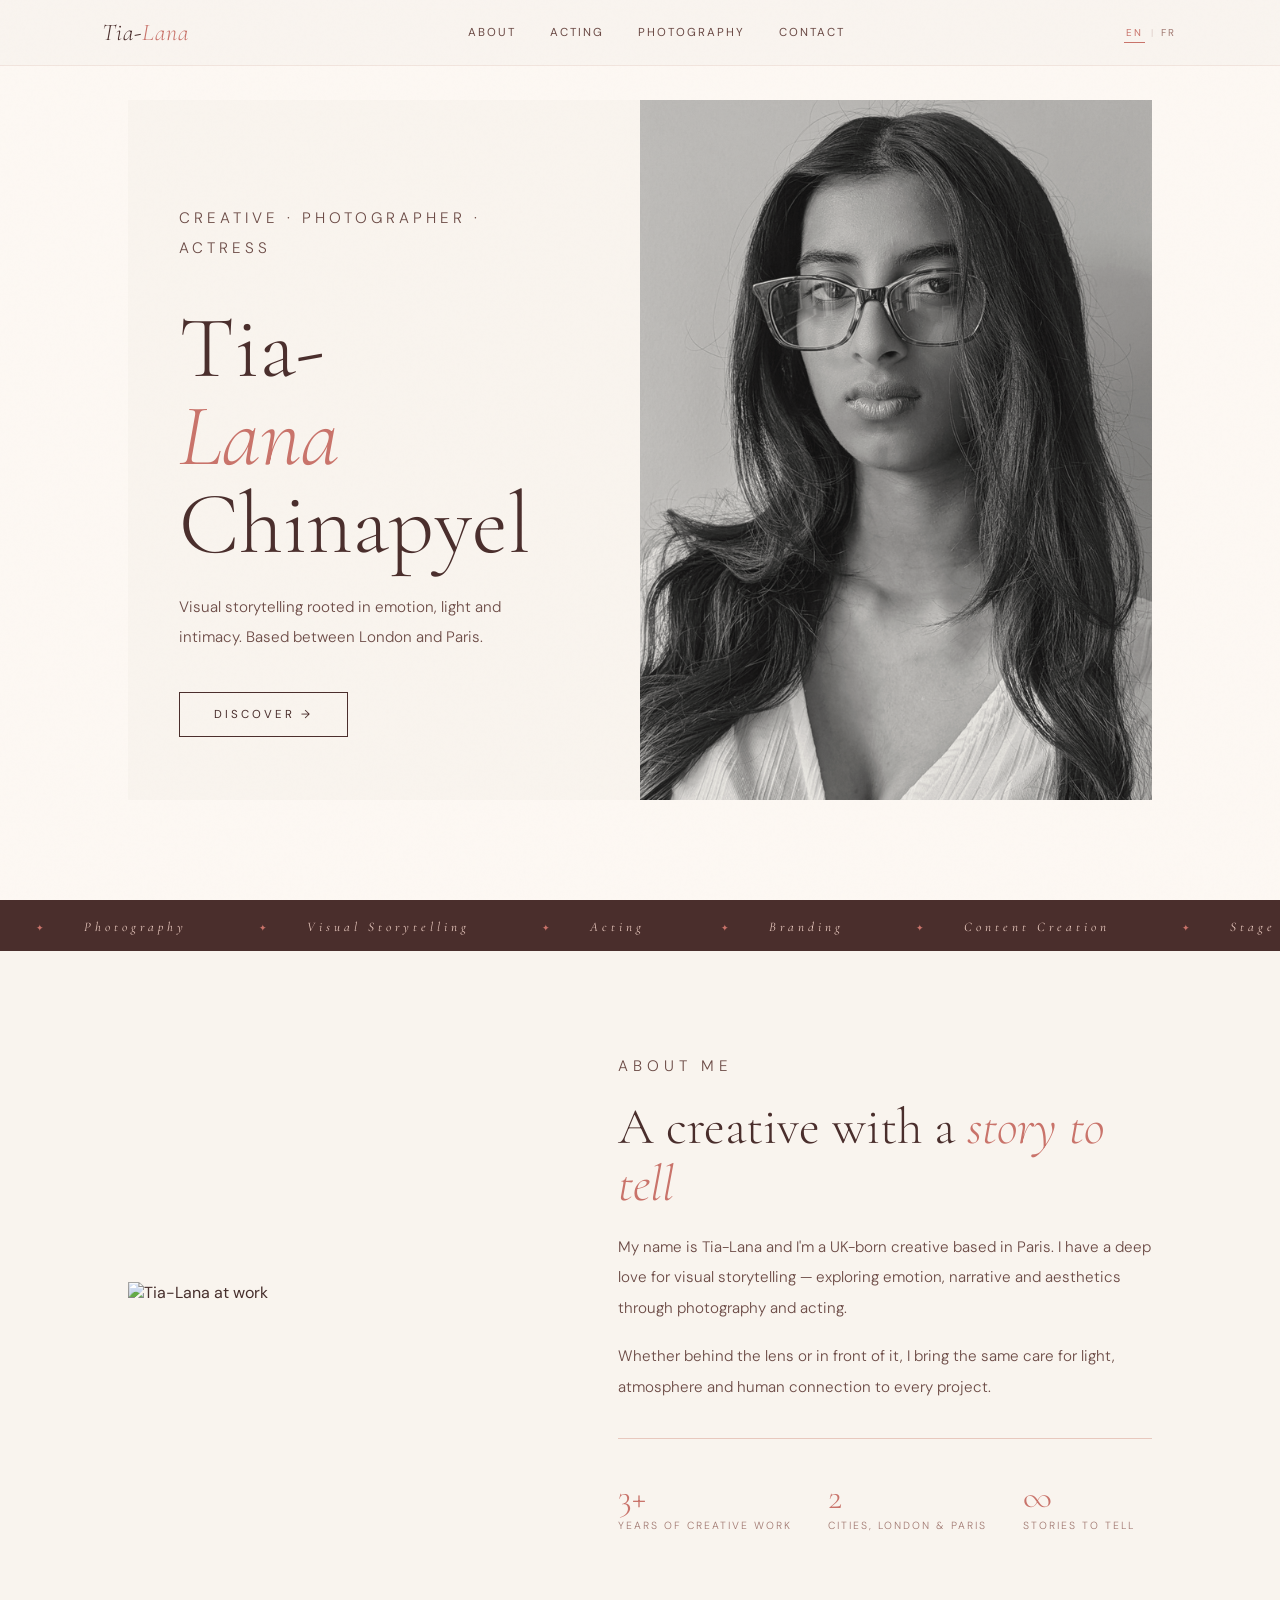
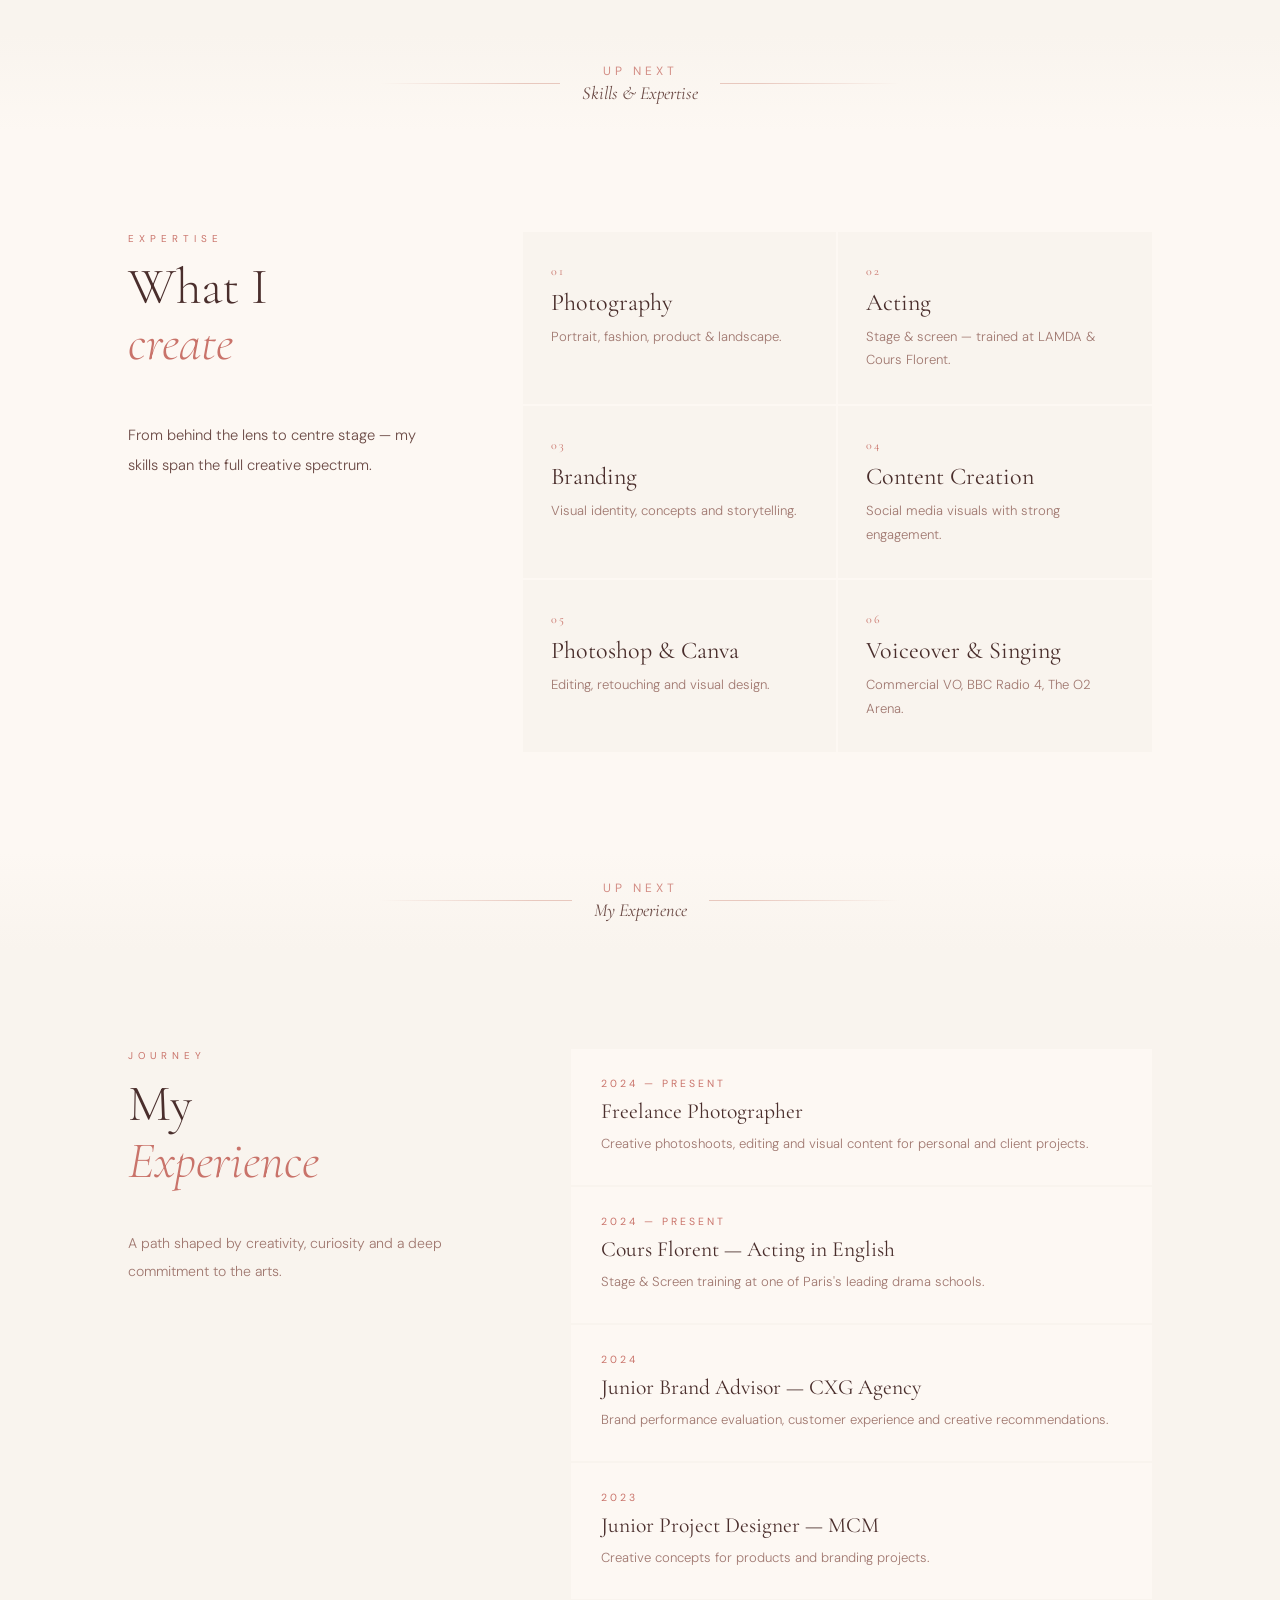
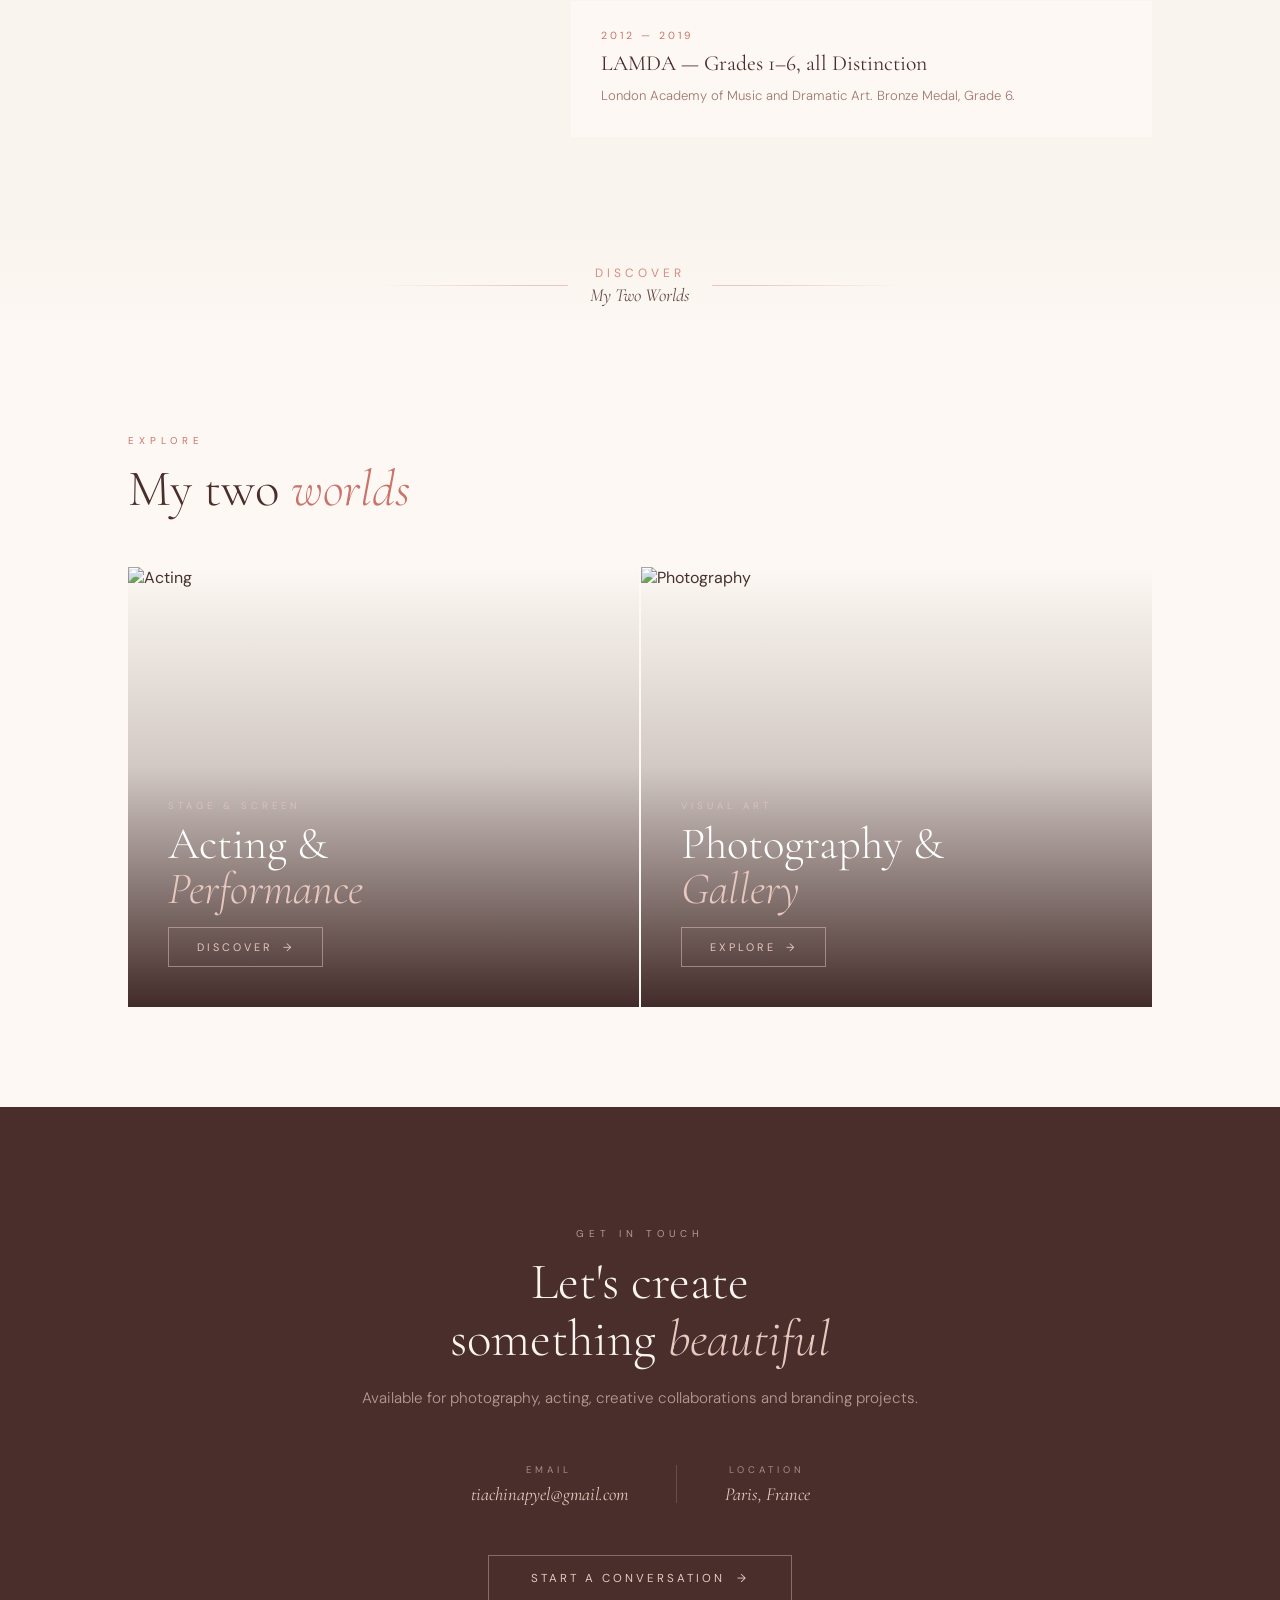
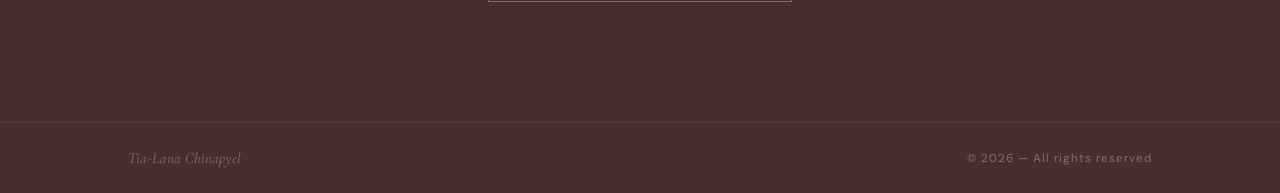
==== index.html @ c296d77c "update content" ====
<!DOCTYPE html>
<html lang="en">
<head>
  <meta charset="UTF-8"/>
  <meta name="viewport" content="width=device-width, initial-scale=1.0"/>
  <title>Tia-Lana Chinapyel</title>
  <link rel="icon" type="image/svg+xml"
href="data:image/svg+xml,%3Csvg xmlns='http://www.w3.org/2000/svg' viewBox='0 0 100 100'%3E%3Crect width='100' height='100' rx='18' fill='black'/%3E%3Crect x='25' y='40' width='50' height='25' rx='5' fill='white'/%3E%3Ccircle cx='50' cy='52' r='8' fill='black'/%3E%3Ccircle cx='50' cy='52' r='4' fill='white'/%3E%3Crect x='35' y='32' width='10' height='8' fill='white'/%3E%3Crect x='55' y='32' width='10' height='8' fill='white'/%3E%3C/svg%3E">

  <link rel="preconnect" href="https://fonts.googleapis.com">
  <link rel="preconnect" href="https://fonts.gstatic.com" crossorigin>
  <link href="https://fonts.googleapis.com/css2?family=Cormorant+Garamond:ital,wght@0,300;0,400;0,600;1,300;1,400&family=DM+Sans:wght@300;400;500&display=swap" rel="stylesheet">
  <link rel="stylesheet" href="shared.css">
  <style>

    /* ─── PAGE SHOW / HIDE ─── */
    .site-page { display: none; }

    /* ════════════════════════════════════
       HOME PAGE
    ════════════════════════════════════ */

    /* ── HERO ── */
    .hero {
      display:grid; grid-template-columns:1fr 1fr;
      height:100vh;
    }
    .hero-left {
      display:flex; flex-direction:column; justify-content:center;
      padding:100px 6% 60px 10%; background:var(--cream); position:relative;
    }
    .hero-left::after {
      content:''; position:absolute; right:-1px; top:0; width:1px; height:100%;
      background:linear-gradient(to bottom,transparent,var(--blush) 30%,var(--blush) 70%,transparent);
    }
    .hero-left h1 {
      font-family:'Cormorant Garamond',serif;
      font-size:5.5rem; font-weight:300; line-height:1;
      color:var(--warm-brown); margin-bottom:24px;
    }
    .hero-left h1 em { font-style:italic; color:var(--rose); }
    .hero-left > p {
      font-size:.95rem; line-height:2; color:var(--text-mid);
      max-width:360px; margin-bottom:40px; font-weight:300;
    }
    .hero-right { position:relative; overflow:hidden; }
    .hero-right img {
      width:100%; height:100%; object-fit:cover; object-position:top center;
      filter:sepia(8%) saturate(88%);
    }
    .hero-tag {
      position:absolute; bottom:36px; left:28px;
      font-family:'Cormorant Garamond',serif;
      font-size:7rem; font-weight:300; font-style:italic;
      color:rgba(255,255,255,.1); pointer-events:none; line-height:1;
    }

    /* ── HOME ABOUT ── */
    #about { background:var(--cream); }
    .about-grid { display:grid; grid-template-columns:1fr 1.3fr; gap:80px; align-items:center; }
    .about-img { position:relative; }
    .about-img img {
      width:100%; aspect-ratio:3/4; object-fit:cover; object-position:top;
      filter:sepia(6%) saturate(88%);
    }
    .about-img::before {
      content:''; position:absolute; top:-18px; left:-18px;
      width:55%; height:55%; border:1px solid var(--blush); z-index:-1;
    }
    .about-img::after {
      content:''; position:absolute; bottom:-18px; right:-18px;
      width:36%; height:36%; background:var(--blush); opacity:.4; z-index:-1;
    }
    .about-text .sec-title { margin-bottom:20px; }
    .about-text p { font-size:.95rem; line-height:2; color:var(--text-mid); font-weight:300; margin-bottom:18px; }
    .stats { display:flex; gap:36px; flex-wrap:wrap; margin-top:36px; padding-top:36px; border-top:1px solid var(--blush); }
    .stat h4 { font-family:'Cormorant Garamond',serif; font-size:2.2rem; font-weight:300; color:var(--rose); }
    .stat p { font-size:.65rem; letter-spacing:2px; text-transform:uppercase; color:var(--text-light); line-height:1.6; margin:0; }

    /* ── HOME SKILLS ── */
    #skills { background:var(--soft-white); }
    .skills-layout { display:grid; grid-template-columns:1fr 2fr; gap:80px; align-items:start; }
    .skills-intro p { font-size:.92rem; line-height:2; color:var(--text-mid); font-weight:300; }
    #page-home .skills-grid { display:grid; grid-template-columns:1fr 1fr; gap:2px; }
    #page-home .skill-card {
      background:var(--cream); padding:32px 28px;
      position:relative; overflow:hidden; transition:background .3s;
    }
    #page-home .skill-card::after {
      content:''; position:absolute; bottom:0; left:0;
      width:0; height:2px; background:var(--rose); transition:width .5s;
    }
    #page-home .skill-card:hover::after { width:100%; }
    #page-home .skill-card:hover { background:#EFE8E1; }
    .skill-num { font-family:'Cormorant Garamond',serif; font-size:.75rem; color:var(--rose); letter-spacing:2px; margin-bottom:10px; }
    #page-home .skill-card h3 { font-family:'Cormorant Garamond',serif; font-size:1.5rem; font-weight:400; color:var(--warm-brown); margin-bottom:8px; }
    #page-home .skill-card p { font-size:.82rem; line-height:1.8; color:var(--text-light); font-weight:300; }

    /* ── HOME EXPERIENCE ── */
    #experience { background:var(--cream); }
    .experience-layout { display:grid; grid-template-columns:1fr 1.6fr; gap:80px; }
    .timeline { display:flex; flex-direction:column; gap:2px; }
    .tl-item {
      padding:28px; background:var(--soft-white);
      border-left:2px solid transparent; transition:border-color .3s, background .3s;
    }
    .tl-item:hover { border-left-color:var(--rose); background:#EFE8E1; }
    .tl-date { font-size:.65rem; letter-spacing:3px; text-transform:uppercase; color:var(--rose); margin-bottom:8px; }
    .tl-item h3 { font-family:'Cormorant Garamond',serif; font-size:1.35rem; font-weight:400; color:var(--warm-brown); margin-bottom:8px; }
    .tl-item p { font-size:.82rem; line-height:1.9; color:var(--text-light); font-weight:300; }

    /* ── HOME EXPLORE ── */
    #explore { background:var(--soft-white); }
    .explore-grid { display:grid; grid-template-columns:1fr 1fr; gap:2px; }
    .explore-card { position:relative; overflow:hidden; height:440px; display:block; }
    .explore-card img {
      width:100%; height:100%; object-fit:cover; object-position:center;
      filter:sepia(10%) saturate(85%); transition:transform .8s ease, filter .5s;
    }
    .explore-card:hover img { transform:scale(1.06); filter:sepia(0%) saturate(100%); }
    .explore-overlay {
      position:absolute; inset:0;
      background:linear-gradient(to top,rgba(40,14,12,.88) 0%,rgba(40,14,12,.2) 55%,transparent 100%);
      display:flex; flex-direction:column; justify-content:flex-end; padding:40px;
    }
    .explore-card-label { font-size:.6rem; letter-spacing:4px; text-transform:uppercase; color:rgba(232,200,190,.7); margin-bottom:10px; }
    .explore-overlay h3 { font-family:'Cormorant Garamond',serif; font-size:2.8rem; font-weight:300; color:white; line-height:1; margin-bottom:16px; }
    .explore-overlay h3 em { font-style:italic; color:var(--blush); }
    .explore-btn {
      display:inline-flex; align-items:center; gap:10px; padding:12px 28px;
      border:1px solid rgba(232,200,190,.5); color:var(--blush);
      font-size:.68rem; letter-spacing:3px; text-transform:uppercase;
      transition:all .4s; width:fit-content;
    }
    .explore-btn span { display:inline-block; transition:transform .4s; }
    .explore-card:hover .explore-btn { background:rgba(232,200,190,.15); border-color:var(--blush); color:white; }
    .explore-card:hover .explore-btn span { transform:translateX(5px); }

    /* ════════════════════════════════════
       ACTING & PHOTO — SHARED PAGE HERO
    ════════════════════════════════════ */
    .page-hero {
      min-height: 100vh;
      display: grid;
      grid-template-columns: 1fr 1fr;
    }
    .page-hero-left {
      display: flex; flex-direction: column; justify-content: center;
      padding: 100px 6% 60px 10%;
      background: var(--cream); position: relative;
    }
    .page-hero-left::after {
      content: ''; position: absolute; right: -1px; top: 0;
      width: 1px; height: 100%;
      background: linear-gradient(to bottom, transparent, var(--blush) 30%, var(--blush) 70%, transparent);
    }
    .page-hero-left h1 {
      font-family: 'Cormorant Garamond', serif;
      font-size: 5.5rem; font-weight: 300; line-height: 1;
      color: var(--warm-brown); margin-bottom: 24px;
    }
    .page-hero-left h1 em { font-style: italic; color: var(--rose); }
    .page-hero-left > p {
      font-size: .95rem; line-height: 2; color: var(--text-mid);
      max-width: 360px; margin-bottom: 36px; font-weight: 300;
    }
    .hero-stats {
      display: flex; gap: 30px; flex-wrap: wrap;
      padding-top: 32px; border-top: 1px solid var(--blush);
    }
    .hero-stat h4 {
      font-family: 'Cormorant Garamond', serif;
      font-size: 1.3rem; font-weight: 400; color: var(--rose);
    }
    .hero-stat p {
      font-size: .65rem; letter-spacing: 2px; text-transform: uppercase;
      color: var(--text-light); line-height: 1.6; margin: 0;
    }
    .page-hero-right { position: relative; overflow: hidden; }
    .page-hero-right img {
      width: 100%; height: 100%;
      object-fit: cover; object-position: top center;
      filter: sepia(8%) saturate(88%);
    }

    /* ════════════════════════════════════
       ACTING PAGE
    ════════════════════════════════════ */
    #act-skills { background: var(--cream); }
    #page-acting .skills-grid { display: grid; grid-template-columns: repeat(4, 1fr); gap: 2px; }
    .credit-where { font-size: .65rem; letter-spacing: 1.5px; text-transform: uppercase; color: var(--rose); text-align: right; white-space: nowrap; margin-top: 4px; }

    #act-training { background: var(--cream); }
    .training-grid { display: grid; grid-template-columns: 1fr 1fr; gap: 2px; }
    .training-card {
      background: var(--soft-white); padding: 38px 32px;
      position: relative; overflow: hidden; transition: background .3s;
    }
    .training-card::after {
      content: ''; position: absolute; bottom: 0; left: 0;
      width: 0; height: 2px; background: var(--rose); transition: width .5s;
    }
    .training-card:hover::after { width: 100%; }
    .training-card:hover { background: #EFE8E1; }
    .training-date { font-size: .65rem; letter-spacing: 3px; text-transform: uppercase; color: var(--rose); margin-bottom: 10px; }
    .training-card h3 { font-family: 'Cormorant Garamond', serif; font-size: 1.45rem; font-weight: 400; color: var(--warm-brown); margin-bottom: 6px; line-height: 1.2; }
    .training-card .place { font-size: .8rem; color: var(--text-light); margin-bottom: 14px; font-weight: 300; }
    .training-card ul { list-style: none; padding: 0; }
    .training-card ul li { font-size: .82rem; color: var(--text-mid); line-height: 1.9; font-weight: 300; padding-left: 14px; position: relative; }
    .training-card ul li::before { content: '–'; position: absolute; left: 0; color: var(--rose); }

    /* ════════════════════════════════════
       PHOTOGRAPHY PAGE
    ════════════════════════════════════ */
    #photo-filters {
      padding: 0;
      background: rgba(253,248,243,.96);
      backdrop-filter: blur(10px);
      position: sticky;
      top: 66px;
      z-index: 100;
      border-bottom: 1px solid rgba(196,140,120,.12);
    }
    .filters-inner { padding: 20px 10%; display: flex; gap: 8px; flex-wrap: wrap; align-items: center; }
    .filter-label { font-size: .6rem; letter-spacing: 3px; text-transform: uppercase; color: var(--text-light); margin-right: 8px; }
    .filter-btn {
      padding: 8px 20px;
      border: 1px solid rgba(196,140,120,.3);
      background: transparent; cursor: pointer;
      font-family: 'DM Sans', sans-serif;
      font-size: .7rem; letter-spacing: 1.5px;
      text-transform: uppercase; color: var(--text-mid);
      transition: all .3s;
    }
    .filter-btn:hover { border-color: var(--rose); color: var(--rose); }
    .filter-btn.active { background: var(--warm-brown); border-color: var(--warm-brown); color: var(--cream); }

    #photo-gallery { background: var(--soft-white); padding-top: 60px; padding-bottom: 100px; }
    .masonry { columns: 3; column-gap: 14px; }
    .g-item {
      break-inside: avoid; margin-bottom: 14px;
      position: relative; overflow: hidden; cursor: pointer; display: block;
    }
    @keyframes imgDrift1 {
      0%,100% { transform:translate(0,0); }
      50%     { transform:translate(-1.2%,-0.8%); }
    }
    @keyframes imgDrift2 {
      0%,100% { transform:translate(0,0); }
      50%     { transform:translate(1.2%,0.6%); }
    }
    @keyframes imgDrift3 {
      0%,100% { transform:translate(0,0); }
      50%     { transform:translate(-0.5%,1.1%); }
    }
    .g-item img {
      width: 100%; display: block;
      filter: sepia(5%) saturate(88%);
      transition: filter .5s;
      animation: imgDrift1 14s ease-in-out infinite;
      will-change: transform;
    }
    .g-item:nth-child(3n+2) img { animation-name: imgDrift2; animation-duration: 11s; }
    .g-item:nth-child(3n) img   { animation-name: imgDrift3; animation-duration: 18s; }
    .g-item:hover img {
      animation: none;
      filter: sepia(0%) saturate(100%);
      transition: filter .5s;
    }
    .g-overlay {
      position: absolute; inset: 0;
      background: linear-gradient(to top, rgba(58,24,22,.8) 0%, transparent 50%);
      opacity: 0; transition: opacity .4s;
      display: flex; flex-direction: column; justify-content: flex-end; padding: 20px;
    }
    .g-item:hover .g-overlay { opacity: 1; }
    .g-overlay h4 { font-family: 'Cormorant Garamond', serif; font-size: 1.1rem; font-weight: 400; color: white; margin-bottom: 3px; }
    .g-overlay span { font-size: .68rem; letter-spacing: 2px; text-transform: uppercase; color: rgba(255,255,255,.6); }
    .g-item.hidden { display: none; }

    .lightbox {
      position: fixed; inset: 0;
      background: rgba(26,10,8,.97);
      z-index: 10000;
      display: flex; align-items: center; justify-content: center;
      opacity: 0; pointer-events: none; transition: opacity .4s;
    }
    .lightbox.open { opacity: 1; pointer-events: all; }
    .lb-inner { position: relative; display: flex; align-items: center; gap: 16px; max-width: 92vw; }
    .lightbox img { max-width: 78vw; max-height: 86vh; object-fit: contain; filter: sepia(4%) saturate(88%); display: block; }
    .lb-close { position: absolute; top: -48px; right: 0; background: none; border: none; color: rgba(232,200,190,.6); font-size: 1.6rem; cursor: pointer; transition: color .3s; line-height: 1; }
    .lb-close:hover { color: white; }
    .lb-nav { background: none; border: 1px solid rgba(232,200,190,.2); color: rgba(232,200,190,.6); width: 42px; height: 42px; display: flex; align-items: center; justify-content: center; cursor: pointer; font-size: 1.1rem; transition: all .3s; flex-shrink: 0; }
    .lb-nav:hover { border-color: var(--blush); color: white; }
    .lb-caption { position: absolute; bottom: -48px; left: 0; right: 0; text-align: center; }
    .lb-caption h4 { font-family: 'Cormorant Garamond', serif; font-size: 1rem; font-style: italic; color: var(--blush); font-weight: 300; }
    .lb-caption span { font-size: .62rem; letter-spacing: 3px; text-transform: uppercase; color: rgba(232,200,190,.4); }
    .lb-counter { position: absolute; top: -48px; left: 0; font-size: .65rem; letter-spacing: 3px; text-transform: uppercase; color: rgba(232,200,190,.4); }

    /* ── GALLERY CATEGORY BADGE (always visible) ── */
    .g-cat-badge {
      position: absolute; top: 11px; left: 11px; z-index: 2;
      padding: 3px 9px;
      background: rgba(74,46,44,.72);
      backdrop-filter: blur(8px);
      font-size: .56rem; letter-spacing: 2.5px; text-transform: uppercase;
      color: rgba(232,200,190,.9);
      pointer-events: none;
    }

    /* ── FILTER BUTTON ICONS ── */
    .filter-btn { display: inline-flex; align-items: center; gap: 6px; }
    .f-icon {
      width: 13px; height: 13px; flex-shrink: 0;
      stroke: currentColor; fill: none;
      stroke-width: 1.6; stroke-linecap: round; stroke-linejoin: round;
    }

    /* ── ACTING SKILL ICONS ── */
    .skill-icon {
      width: 22px; height: 22px; display: block;
      stroke: var(--rose); fill: none;
      stroke-width: 1.5; stroke-linecap: round; stroke-linejoin: round;
      margin-bottom: 12px;
    }

    /* ── CREDITS CATEGORY ICONS ── */
    .credits-col-title { display: flex; align-items: center; gap: 9px; }
    .cat-icon {
      width: 15px; height: 15px; flex-shrink: 0;
      stroke: var(--text-mid); fill: none;
      stroke-width: 1.6; stroke-linecap: round; stroke-linejoin: round;
      opacity: .75;
    }

    /* ── FEATURED CREDITS (notable venues/channels) ── */
    .credit-featured {
      background: rgba(201,115,106,.05);
      border-left: 2px solid var(--rose);
      padding-left: 10px;
      margin-left: -12px;
    }
    .credit-featured .credit-title { color: var(--warm-brown); font-weight: 600; }
    .credit-badge {
      display: inline-block; padding: 1px 6px;
      background: var(--rose); color: white;
      font-size: .55rem; letter-spacing: 1.5px; text-transform: uppercase;
      font-family: 'DM Sans', sans-serif; font-weight: 500;
      vertical-align: middle; margin-left: 6px;
    }

    /* ════════════════════════════════════
       RESPONSIVE
    ════════════════════════════════════ */
    @media (max-width: 900px) {
      /* home */
      .hero { grid-template-columns:1fr; grid-template-rows:auto auto; height:auto; }
      .hero-left { padding:100px 8% 48px; order:1; }
      .hero-left::after { display:none; }
      .hero-left h1 { font-size:3.6rem; }
      .hero-right { order:2; height:72vw; min-height:240px; max-height:420px; }
      .hero-right img { height:100%; object-position:center 15%; }
      .hero-tag { font-size:4rem; bottom:14px; left:14px; }
      .about-grid, .skills-layout, .experience-layout { grid-template-columns:1fr; gap:44px; }
      .about-img { max-width:380px; }
      .explore-grid { grid-template-columns:1fr; }
      .explore-card { height:64vw; min-height:280px; }
      /* acting & photo */
      .page-hero { grid-template-columns: 1fr; grid-template-rows: auto auto; min-height: auto; }
      .page-hero-left { padding: 100px 8% 48px; order: 1; }
      .page-hero-left h1 { font-size: 3.6rem; }
      .page-hero-left::after { display: none; }
      .page-hero-right { order: 2; height: 72vw; min-height: 240px; max-height: 420px; }
      .page-hero-right img { height: 100%; object-position: center 15%; }
      #page-acting .skills-grid { grid-template-columns: 1fr 1fr; }
      .credits-layout { grid-template-columns: 1fr; gap: 40px; }
      .training-grid { grid-template-columns: 1fr; }
      .hero-stats { gap: 18px; }
      /* photo */
      .masonry { columns: 2; }
      .filters-inner { padding: 18px 6%; }
      #photo-gallery { padding-left: 6%; padding-right: 6%; }
      .lightbox img { max-width: 90vw; }
    }
    @media (max-width: 560px) {
      .hero-left h1 { font-size:2.8rem; }
      .hero-right { height:80vw; }
      #page-home .skills-grid { grid-template-columns:1fr; }
      .stats { gap:20px; }
      .page-hero-left h1 { font-size: 2.8rem; }
      .page-hero-right { height: 80vw; }
      #page-acting .skills-grid { grid-template-columns: 1fr; }
      .masonry { columns: 1; }
      .lb-nav { display: none; }
    }
  </style>
</head>
<body>

  <div id="page-transition"></div>
  <div id="scroll-progress"></div>

  <div class="mobile-menu" id="mobileMenu">
    <a href="index.html#about"   class="ml" data-en="About"       data-fr="À propos">About</a>
    <a href="acting.html"        class="ml" data-en="Acting"       data-fr="Jeu d'actrice">Acting</a>
    <a href="photography.html"   class="ml" data-en="Photography"  data-fr="Photographie">Photography</a>
    <a href="index.html#contact" class="ml" data-en="Contact"      data-fr="Contact">Contact</a>
    <div class="mobile-lang">
      <button class="lang-btn active" data-lang="en">EN</button>
      <span class="lang-sep">|</span>
      <button class="lang-btn" data-lang="fr">FR</button>
    </div>
  </div>

  <nav>
    <a href="index.html" class="logo">
      Tia-<span>Lana</span>
    </a>
    <div class="nav-links">
      <a href="index.html#about"   data-en="About"       data-fr="À propos">About</a>
      <a href="acting.html"        data-en="Acting"       data-fr="Jeu d'actrice">Acting</a>
      <a href="photography.html"   data-en="Photography"  data-fr="Photographie">Photography</a>
      <a href="index.html#contact" data-en="Contact"      data-fr="Contact">Contact</a>
    </div>
    <div class="nav-right">
      <div class="lang-toggle">
        <button class="lang-btn active" data-lang="en">EN</button>
        <span class="lang-sep">|</span>
        <button class="lang-btn" data-lang="fr">FR</button>
      </div>
      <button class="hamburger" id="hamburger" aria-label="Menu">
        <span></span><span></span><span></span>
      </button>
    </div>
  </nav>

  <!-- ══════════════════════════════════════════
       HOME PAGE
  ══════════════════════════════════════════ -->
  <div id="page-home" class="site-page" style="display:block">

    <section class="hero">
      <div class="hero-left">
        <p class="eyebrow hero-line" data-en="Creative · Photographer · Actress" data-fr="Créative · Photographe · Actrice">Creative · Photographer · Actress</p>
        <h1 class="hero-line">Tia‑<br><em>Lana</em><br>Chinapyel</h1>
        <p class="hero-line" data-en="Visual storytelling rooted in emotion, light and intimacy. Based between London and Paris." data-fr="Narration visuelle ancrée dans l'émotion, la lumière et l'intimité. Entre Londres et Paris.">Visual storytelling rooted in emotion, light and intimacy. Based between London and Paris.</p>
        <a href="index.html#about" class="btn-outline hero-line"><span data-en="Discover" data-fr="Découvrir">Discover</span> <span>→</span></a>
      </div>
      <div class="hero-right">
        <img src="./img/home/hero-home.png" alt="Tia-Lana Chinapyel">
      </div>
    </section>

    <div class="marquee-strip">
      <div class="marquee-inner">
        <span>Photography</span><span>Visual Storytelling</span><span>Acting</span>
        <span>Branding</span><span>Content Creation</span><span>Stage & Screen</span>
        <span>Photography</span><span>Visual Storytelling</span><span>Acting</span>
        <span>Branding</span><span>Content Creation</span><span>Stage & Screen</span>
      </div>
    </div>

    <section id="about">
      <div class="about-grid">
        <div class="about-img slide-left">
          <img src="https://images.unsplash.com/photo-1492691527719-9d1e07e534b4?q=80&w=1974&auto=format&fit=crop" alt="Tia-Lana at work">
        </div>
        <div class="about-text slide-right">
          <p class="sec-label draw-line" data-en="About Me" data-fr="À propos">About Me</p>
          <h2 class="sec-title" data-i18n-html="about.title">A creative with a <em>story to tell</em></h2>
          <p data-en="My name is Tia-Lana and I'm a UK-born creative based in Paris. I have a deep love for visual storytelling — exploring emotion, narrative and aesthetics through photography and acting." data-fr="Je m'appelle Tia-Lana, je suis une créative née au Royaume-Uni et basée à Paris. J'ai une profonde passion pour la narration visuelle — l'exploration de l'émotion, du récit et de l'esthétique à travers la photographie et le jeu d'actrice.">My name is Tia-Lana and I'm a UK-born creative based in Paris. I have a deep love for visual storytelling — exploring emotion, narrative and aesthetics through photography and acting.</p>
          <p data-en="Whether behind the lens or in front of it, I bring the same care for light, atmosphere and human connection to every project." data-fr="Que ce soit derrière l'objectif ou devant, j'apporte le même soin pour la lumière, l'atmosphère et la connexion humaine à chaque projet.">Whether behind the lens or in front of it, I bring the same care for light, atmosphere and human connection to every project.</p>
          <div class="stats stagger">
            <div class="stat fade-up"><h4>3+</h4><p data-en="Years of Creative Work" data-fr="Années de travail créatif">Years of<br>Creative Work</p></div>
            <div class="stat fade-up"><h4>2</h4><p data-en="Cities, London & Paris" data-fr="Villes, Londres & Paris">Cities,<br>London & Paris</p></div>
            <div class="stat fade-up"><h4>∞</h4><p data-en="Stories to Tell" data-fr="Histoires à raconter">Stories<br>to Tell</p></div>
          </div>
        </div>
      </div>
    </section>

    <div class="section-connector fade-up" style="background:linear-gradient(to bottom,var(--cream),var(--soft-white))">
      <div class="connector-inner">
        <div class="connector-line"></div>
        <div class="connector-content">
          <span class="connector-next" data-en="Up next" data-fr="Ensuite">Up next</span>
          <span class="connector-title" data-en="Skills & Expertise" data-fr="Compétences & Expertise">Skills &amp; Expertise</span>
        </div>
        <div class="connector-line"></div>
      </div>
    </div>

    <section id="skills">
      <div class="skills-layout">
        <div class="slide-left">
          <p class="sec-label draw-line" data-en="Expertise" data-fr="Expertise">Expertise</p>
          <h2 class="sec-title" data-i18n-html="skills.title">What I<br><em>create</em></h2>
          <div class="skills-intro">
            <p data-en="From behind the lens to centre stage — my skills span the full creative spectrum." data-fr="De derrière l'objectif à la scène — mes compétences couvrent tout le spectre créatif.">From behind the lens to centre stage — my skills span the full creative spectrum.</p>
          </div>
        </div>
        <div class="skills-grid stagger">
          <div class="skill-card fade-up"><div class="skill-num">01</div><h3 data-en="Photography" data-fr="Photographie">Photography</h3><p data-en="Portrait, fashion, product & landscape." data-fr="Portrait, mode, produit & paysage.">Portrait, fashion, product & landscape.</p></div>
          <div class="skill-card fade-up"><div class="skill-num">02</div><h3 data-en="Acting" data-fr="Jeu d'actrice">Acting</h3><p data-en="Stage & screen — trained at LAMDA & Cours Florent." data-fr="Scène & écran — formée au LAMDA & Cours Florent.">Stage & screen — trained at LAMDA & Cours Florent.</p></div>
          <div class="skill-card fade-up"><div class="skill-num">03</div><h3 data-en="Branding" data-fr="Identité de marque">Branding</h3><p data-en="Visual identity, concepts and storytelling." data-fr="Identité visuelle, concepts et narration.">Visual identity, concepts and storytelling.</p></div>
          <div class="skill-card fade-up"><div class="skill-num">04</div><h3 data-en="Content Creation" data-fr="Création de contenu">Content Creation</h3><p data-en="Social media visuals with strong engagement." data-fr="Visuels pour réseaux sociaux à fort engagement.">Social media visuals with strong engagement.</p></div>
          <div class="skill-card fade-up"><div class="skill-num">05</div><h3>Photoshop &amp; Canva</h3><p data-en="Editing, retouching and visual design." data-fr="Retouche, montage et design visuel.">Editing, retouching and visual design.</p></div>
          <div class="skill-card fade-up"><div class="skill-num">06</div><h3 data-en="Voiceover & Singing" data-fr="Voix off & Chant">Voiceover &amp; Singing</h3><p data-en="Commercial VO, BBC Radio 4, The O2 Arena." data-fr="Voix off commerciale, BBC Radio 4, The O2 Arena.">Commercial VO, BBC Radio 4, The O2 Arena.</p></div>
        </div>
      </div>
    </section>

    <div class="section-connector fade-up" style="background:linear-gradient(to bottom,var(--soft-white),var(--cream))">
      <div class="connector-inner">
        <div class="connector-line"></div>
        <div class="connector-content">
          <span class="connector-next" data-en="Up next" data-fr="Ensuite">Up next</span>
          <span class="connector-title" data-en="My Experience" data-fr="Mon Expérience">My Experience</span>
        </div>
        <div class="connector-line"></div>
      </div>
    </div>

    <section id="experience">
      <div class="experience-layout">
        <div class="slide-left">
          <p class="sec-label draw-line" data-en="Journey" data-fr="Parcours">Journey</p>
          <h2 class="sec-title" data-i18n-html="exp.title">My<br><em>Experience</em></h2>
          <p style="font-size:.88rem;line-height:2;color:var(--text-light);font-weight:300;margin-top:-10px;" data-en="A path shaped by creativity, curiosity and a deep commitment to the arts." data-fr="Un parcours façonné par la créativité, la curiosité et un engagement profond pour les arts.">A path shaped by creativity, curiosity and a deep commitment to the arts.</p>
        </div>
        <div class="timeline stagger">
          <div class="tl-item fade-up"><div class="tl-date">2024 — Present</div><h3 data-en="Freelance Photographer" data-fr="Photographe freelance">Freelance Photographer</h3><p data-en="Creative photoshoots, editing and visual content for personal and client projects." data-fr="Séances photo créatives, retouche et contenu visuel pour projets personnels et clients.">Creative photoshoots, editing and visual content for personal and client projects.</p></div>
          <div class="tl-item fade-up"><div class="tl-date">2024 — Present</div><h3>Cours Florent — Acting in English</h3><p data-en="Stage & Screen training at one of Paris's leading drama schools." data-fr="Formation scène & écran dans l'une des meilleures écoles de théâtre de Paris.">Stage &amp; Screen training at one of Paris's leading drama schools.</p></div>
          <div class="tl-item fade-up"><div class="tl-date">2024</div><h3 data-en="Junior Brand Advisor — CXG Agency" data-fr="Conseillère Marque Junior — CXG Agency">Junior Brand Advisor — CXG Agency</h3><p data-en="Brand performance evaluation, customer experience and creative recommendations." data-fr="Évaluation de la performance de marque, expérience client et recommandations créatives.">Brand performance evaluation, customer experience and creative recommendations.</p></div>
          <div class="tl-item fade-up"><div class="tl-date">2023</div><h3 data-en="Junior Project Designer — MCM" data-fr="Designer Projet Junior — MCM">Junior Project Designer — MCM</h3><p data-en="Creative concepts for products and branding projects." data-fr="Concepts créatifs pour projets produit et identité de marque.">Creative concepts for products and branding projects.</p></div>
          <div class="tl-item fade-up"><div class="tl-date">2012 — 2019</div><h3 data-en="LAMDA — Grades 1–6, all Distinction" data-fr="LAMDA — Niveaux 1–6, tous Mention Très Bien">LAMDA — Grades 1–6, all Distinction</h3><p data-en="London Academy of Music and Dramatic Art. Bronze Medal, Grade 6." data-fr="London Academy of Music and Dramatic Art. Médaille de Bronze, Niveau 6.">London Academy of Music and Dramatic Art. Bronze Medal, Grade 6.</p></div>
        </div>
      </div>
    </section>

    <div class="section-connector fade-up" style="background:linear-gradient(to bottom,var(--cream),var(--soft-white))">
      <div class="connector-inner">
        <div class="connector-line"></div>
        <div class="connector-content">
          <span class="connector-next" data-en="Discover" data-fr="Découvrir">Discover</span>
          <span class="connector-title" data-en="My Two Worlds" data-fr="Mes Deux Univers">My Two Worlds</span>
        </div>
        <div class="connector-line"></div>
      </div>
    </div>

    <section id="explore">
      <div class="fade-up" style="margin-bottom:50px;">
        <p class="sec-label draw-line" data-en="Explore" data-fr="Explorer">Explore</p>
        <h2 class="sec-title" data-i18n-html="explore.title">My two <em>worlds</em></h2>
      </div>
      <div class="explore-grid stagger">
        <a href="acting.html" class="explore-card scale-in">
          <img src="https://images.unsplash.com/photo-1503095396549-807759245b35?q=80&w=2071&auto=format&fit=crop" alt="Acting">
          <div class="explore-overlay">
            <span class="explore-card-label" data-en="Stage & Screen" data-fr="Scène & Écran">Stage &amp; Screen</span>
            <h3 data-i18n-html="explore.acting">Acting &amp;<br><em>Performance</em></h3>
            <div class="explore-btn"><span data-en="Discover" data-fr="Découvrir">Discover</span> <span>→</span></div>
          </div>
        </a>
        <a href="photography.html" class="explore-card scale-in">
          <img src="https://images.unsplash.com/photo-1494790108377-be9c29b29330?q=80&w=1974&auto=format&fit=crop" alt="Photography">
          <div class="explore-overlay">
            <span class="explore-card-label" data-en="Visual Art" data-fr="Art Visuel">Visual Art</span>
            <h3 data-i18n-html="explore.photo">Photography &amp;<br><em>Gallery</em></h3>
            <div class="explore-btn"><span data-en="Explore" data-fr="Explorer">Explore</span> <span>→</span></div>
          </div>
        </a>
      </div>
    </section>

    <section id="contact" class="contact-section">
      <p class="sec-label" data-en="Get In Touch" data-fr="Me contacter">Get In Touch</p>
      <h2 class="sec-title fade-up" data-i18n-html="contact.title">Let's create<br>something <em>beautiful</em></h2>
      <p class="contact-sub fade-up" data-en="Available for photography, acting, creative collaborations and branding projects." data-fr="Disponible pour la photographie, le jeu d'actrice, les collaborations créatives et les projets de branding.">Available for photography, acting, creative collaborations and branding projects.</p>
      <div class="contact-row fade-up">
        <div class="contact-item">
          <span class="contact-item-label" data-en="Email" data-fr="E-mail">Email</span>
          <a href="mailto:tiachinapyel@gmail.com">tiachinapyel@gmail.com</a>
        </div>
        <div class="contact-divider"></div>
        <div class="contact-item">
          <span class="contact-item-label" data-en="Location" data-fr="Localisation">Location</span>
          <a>Paris, France</a>
        </div>
      </div>
      <a href="mailto:tiachinapyel@gmail.com" class="btn-ghost fade-up"><span data-en="Start a Conversation" data-fr="Démarrons une conversation">Start a Conversation</span> <span>→</span></a>
    </section>

  </div><!-- #page-home -->

  <!-- ══════════════════════════════════════════
       ACTING PAGE
  ══════════════════════════════════════════ -->
  <div id="page-acting" class="site-page">

    <section class="page-hero">
      <div class="page-hero-left">
        <span class="eyebrow hero-line" data-en="Actress · Stage &amp; Screen" data-fr="Actrice · Scène &amp; Écran">Actress · Stage &amp; Screen</span>
        <h1 class="hero-line">Tia‑<br><em>Lana</em><br>Chinapyel</h1>
        <p class="hero-line" data-en="British actress based in Paris. Theatre, television, film and voiceover — storytelling in every form." data-fr="Actrice britannique basée à Paris. Théâtre, télévision, cinéma et voix off — narration sous toutes ses formes.">British actress based in Paris. Theatre, television, film and voiceover — storytelling in every form.</p>
        <div class="hero-stats stagger hero-line">
          <div class="hero-stat fade-up"><h4>BBC · ITV</h4><p data-en="Television" data-fr="Télévision">Television</p></div>
          <div class="hero-stat fade-up"><h4>NT</h4><p data-en="National Theatre" data-fr="National Theatre">National<br>Theatre</p></div>
          <div class="hero-stat fade-up"><h4>16–22</h4><p data-en="Playing Age" data-fr="Âge de jeu">Playing<br>Age</p></div>
          <div class="hero-stat fade-up"><h4>RP · GA</h4><p data-en="Accents" data-fr="Accents">Accents</p></div>
        </div>
      </div>
      <div class="page-hero-right">
        <img src="./img/acting/hero-acting.png" alt="Tia-Lana portrait">
        <div class="hero-tag">Act</div>
      </div>
    </section>

    <div class="marquee-strip">
      <div class="marquee-inner">
        <span>Theatre</span><span>Television</span><span>Film</span>
        <span>Voiceover</span><span>Radio</span><span>Commercials</span>
        <span>Theatre</span><span>Television</span><span>Film</span>
        <span>Voiceover</span><span>Radio</span><span>Commercials</span>
      </div>
    </div>

    <section id="act-skills">
      <div class="fade-up" style="margin-bottom:50px;">
        <p class="sec-label draw-line" data-en="Abilities" data-fr="Aptitudes">Abilities</p>
        <h2 class="sec-title" data-i18n-html="acting.skills">Skills &amp; <em>Abilities</em></h2>
      </div>
      <div class="skills-grid stagger">
        <div class="skill-card fade-up">
          <div class="skill-num">01</div>
          <svg class="skill-icon" viewBox="0 0 24 24"><path d="M2 9c0-1 1-2 2-2h16c1 0 2 1 2 2v2c0 4.4-3.6 8-8 8h0c-4.4 0-8-3.6-8-8V9z"/><path d="M9 14.5s1 1.5 3 1.5 3-1.5 3-1.5"/><circle cx="9.5" cy="10.5" r=".7" fill="currentColor" stroke="none"/><circle cx="14.5" cy="10.5" r=".7" fill="currentColor" stroke="none"/></svg>
          <h3 data-en="Acting" data-fr="Jeu d'actrice">Acting</h3><p data-en="Stage & screen — trained at LAMDA and Cours Florent, Paris." data-fr="Scène & écran — formée au LAMDA et au Cours Florent, Paris.">Stage &amp; screen — trained at LAMDA and Cours Florent, Paris.</p>
        </div>
        <div class="skill-card fade-up">
          <div class="skill-num">02</div>
          <svg class="skill-icon" viewBox="0 0 24 24"><rect x="9" y="2" width="6" height="11" rx="3"/><path d="M5 11a7 7 0 0014 0M12 18v3M9 21h6"/></svg>
          <h3 data-en="Voiceover" data-fr="Voix off">Voiceover</h3><p data-en="Commercial and narrative voiceover. BBC Radio 4 credit." data-fr="Voix off commerciale et narrative. Crédit BBC Radio 4.">Commercial and narrative voiceover. BBC Radio 4 credit.</p>
        </div>
        <div class="skill-card fade-up">
          <div class="skill-num">03</div>
          <svg class="skill-icon" viewBox="0 0 24 24"><path d="M9 18V5l12-2v13"/><circle cx="6" cy="18" r="3"/><circle cx="18" cy="16" r="3"/></svg>
          <h3 data-en="Singing" data-fr="Chant">Singing</h3><p data-en="Performed at The O2 Arena. Solo and ensemble vocalist." data-fr="Scène au The O2 Arena. Vocaliste solo et en ensemble.">Performed at The O2 Arena. Solo and ensemble vocalist.</p>
        </div>
        <div class="skill-card fade-up">
          <div class="skill-num">04</div>
          <svg class="skill-icon" viewBox="0 0 24 24"><path d="M20 4l-6 6"/><path d="M3.5 20.5a2 2 0 002.8 0l4-4a4 4 0 005.4-5.9L11.5 15 9 12.5l4.5-4.5a4 4 0 00-5.9 5.4l-4 4a2 2 0 000 2.8 2 2 0 002.8 0z"/></svg>
          <h3 data-en="Guitar" data-fr="Guitare">Guitar</h3><p data-en="Self-accompanied musician for musical performance work." data-fr="Musicienne auto-accompagnée pour le travail de performance musicale.">Self-accompanied musician for musical performance work.</p>
        </div>
        <div class="skill-card fade-up">
          <div class="skill-num">05</div>
          <svg class="skill-icon" viewBox="0 0 24 24"><path d="M23 7l-7 5 7 5V7z"/><rect x="1" y="5" width="15" height="14" rx="2"/></svg>
          <h3 data-en="Presenting" data-fr="Présentation">Presenting</h3><p data-en="Camera-confident. Lead interviewer experience on radio." data-fr="À l'aise devant la caméra. Expérience d'intervieweuse principale à la radio.">Camera-confident. Lead interviewer experience on radio.</p>
        </div>
        <div class="skill-card fade-up">
          <div class="skill-num">06</div>
          <svg class="skill-icon" viewBox="0 0 24 24"><path d="M21 15a2 2 0 01-2 2H7l-4 4V5a2 2 0 012-2h14a2 2 0 012 2z"/><line x1="8" y1="10" x2="16" y2="10"/><line x1="8" y1="14" x2="13" y2="14"/></svg>
          <h3 data-en="Accents" data-fr="Accents">Accents</h3><p data-en="RP and General American. English native. French (learning)." data-fr="RP et Américain General. Anglophone native. Français (en apprentissage).">RP and General American. English native. French (learning).</p>
        </div>
        <div class="skill-card fade-up">
          <div class="skill-num">07</div>
          <svg class="skill-icon" viewBox="0 0 24 24"><circle cx="12" cy="4" r="2"/><path d="M6 11l6-3 6 3M9 11l-2 9M15 11l2 9M9 15h6"/></svg>
          <h3 data-en="Movement" data-fr="Mouvement">Movement</h3><p data-en="Physical performance across opera, theatre and screen." data-fr="Performance physique à travers l'opéra, le théâtre et l'écran.">Physical performance across opera, theatre and screen.</p>
        </div>
        <div class="skill-card fade-up">
          <div class="skill-num">08</div>
          <svg class="skill-icon" viewBox="0 0 24 24"><circle cx="12" cy="12" r="2"/><path d="M9.5 9.5a4 4 0 000 5.66M14.5 9.5a4 4 0 010 5.66M7 7a8 8 0 000 11.31M17 7a8 8 0 010 11.31"/></svg>
          <h3 data-en="Radio Drama" data-fr="Dramatique radio">Radio Drama</h3><p data-en="BBC Radio 4. Comfortable in mic-led performance contexts." data-fr="BBC Radio 4. À l'aise dans les contextes de performance au micro.">BBC Radio 4. Comfortable in mic-led performance contexts.</p>
        </div>
      </div>
    </section>

    <div class="section-connector fade-up" style="background:linear-gradient(to bottom,var(--cream),var(--soft-white))">
      <div class="connector-inner">
        <div class="connector-line"></div>
        <div class="connector-content">
          <span class="connector-next" data-en="Up next" data-fr="Ensuite">Up next</span>
          <span class="connector-title" data-en="Professional Credits" data-fr="Crédits professionnels">Professional Credits</span>
        </div>
        <div class="connector-line"></div>
      </div>
    </div>

    <section id="act-credits">
      <div class="fade-up" style="margin-bottom:50px;">
        <p class="sec-label draw-line" data-en="Professional Credits" data-fr="Crédits professionnels">Professional Credits</p>
        <h2 class="sec-title" data-i18n-html="acting.credits">Stage &amp; <em>Screen</em></h2>
      </div>
      <div class="credits-layout slide-left">
        <div>
          <div class="credits-group">
            <div class="credits-col-title">
              <svg class="cat-icon" viewBox="0 0 24 24"><path d="M2 9c0-1 1-2 2-2h16c1 0 2 1 2 2v2c0 4.4-3.6 8-8 8h0c-4.4 0-8-3.6-8-8V9z"/><path d="M9 14.5s1 1.5 3 1.5 3-1.5 3-1.5"/><circle cx="9.5" cy="10.5" r=".6" fill="currentColor" stroke="none"/><circle cx="14.5" cy="10.5" r=".6" fill="currentColor" stroke="none"/></svg>
              Theatre
            </div>
            <div class="credit-item credit-featured"><div><div class="credit-title">Oliver Twist</div><div class="credit-role">Oliver</div></div><div class="credit-where">Regent's Park<br>Open Air Theatre</div></div>
            <div class="credit-item credit-featured"><div><div class="credit-title">Behind The Beautiful Forevers</div><div class="credit-role">Noori</div></div><div class="credit-where">National Theatre</div></div>
            <div class="credit-item"><div><div class="credit-title">Aida</div><div class="credit-role">Slave Child</div></div><div class="credit-where">Brighton Dome</div></div>
            <div class="credit-item"><div><div class="credit-title">Carmen</div><div class="credit-role">Street Urchin</div></div><div class="credit-where">Devonshire Park</div></div>
            <div class="credit-item"><div><div class="credit-title">Nabucco</div><div class="credit-role">Poor Child</div></div><div class="credit-where">Ellen Kent Tour</div></div>
            <div class="credit-item"><div><div class="credit-title">Aida</div><div class="credit-role">Princess Daughter</div></div><div class="credit-where">Ellen Kent Tour</div></div>
          </div>
          <div class="credits-group">
            <div class="credits-col-title">
              <svg class="cat-icon" viewBox="0 0 24 24"><rect x="2" y="2" width="20" height="20" rx="2"/><line x1="7" y1="2" x2="7" y2="22"/><line x1="17" y1="2" x2="17" y2="22"/><line x1="2" y1="12" x2="22" y2="12"/><line x1="2" y1="7" x2="7" y2="7"/><line x1="2" y1="17" x2="7" y2="17"/><line x1="17" y1="7" x2="22" y2="7"/><line x1="17" y1="17" x2="22" y2="17"/></svg>
              Film
            </div>
            <div class="credit-item credit-featured"><div><div class="credit-title">Behind The Beautiful Forevers</div><div class="credit-role">Noori</div></div><div class="credit-where">NT Live</div></div>
          </div>
        </div>
        <div>
          <div class="credits-group">
            <div class="credits-col-title">
              <svg class="cat-icon" viewBox="0 0 24 24"><rect x="2" y="7" width="20" height="13" rx="2"/><path d="M9 3l3 4 3-4"/></svg>
              Television
            </div>
            <div class="credit-item credit-featured"><div><div class="credit-title">The Honorable Woman</div><div class="credit-role">Seed's Daughter</div></div><div class="credit-where"><span class="credit-badge">BBC</span></div></div>
            <div class="credit-item credit-featured"><div><div class="credit-title">Thunderbirds Are Go</div><div class="credit-role">Ava &amp; Lettie (Voice)</div></div><div class="credit-where"><span class="credit-badge">ITV</span></div></div>
            <div class="credit-item"><div><div class="credit-title">John Bishop: Only Joking</div><div class="credit-role">Comedienne</div></div><div class="credit-where">Sky 1</div></div>
          </div>
          <div class="credits-group">
            <div class="credits-col-title">
              <svg class="cat-icon" viewBox="0 0 24 24"><rect x="1" y="9" width="22" height="13" rx="2"/><path d="M5 9V7l14-3v2"/><circle cx="17" cy="15" r="2"/><line x1="5" y1="13" x2="11" y2="13"/><line x1="5" y1="16" x2="11" y2="16"/></svg>
              Radio
            </div>
            <div class="credit-item credit-featured"><div><div class="credit-title">Tumanbay</div><div class="credit-role">Young General Qulan</div></div><div class="credit-where"><span class="credit-badge">BBC R4</span></div></div>
          </div>
          <div class="credits-group">
            <div class="credits-col-title">
              <svg class="cat-icon" viewBox="0 0 24 24"><polygon points="11 5 6 9 2 9 2 15 6 15 11 19 11 5"/><path d="M15.54 8.46a5 5 0 010 7.07"/></svg>
              Commercials
            </div>
            <div class="credit-item"><div><div class="credit-title">NSPCC</div><div class="credit-role">Lead Girl</div></div></div>
            <div class="credit-item"><div><div class="credit-title">Nutella</div><div class="credit-role">Child</div></div></div>
            <div class="credit-item"><div><div class="credit-title">Boots — Christmas Campaign</div><div class="credit-role">School Girl</div></div></div>
            <div class="credit-item"><div><div class="credit-title">Barnardo's</div><div class="credit-role">School Girl</div></div></div>
          </div>
        </div>
      </div>
    </section>

    <div class="section-connector fade-up" style="background:linear-gradient(to bottom,var(--soft-white),var(--cream))">
      <div class="connector-inner">
        <div class="connector-line"></div>
        <div class="connector-content">
          <span class="connector-next" data-en="Up next" data-fr="Ensuite">Up next</span>
          <span class="connector-title" data-en="My Training" data-fr="Ma Formation">My Training</span>
        </div>
        <div class="connector-line"></div>
      </div>
    </div>

    <section id="act-training">
      <div class="fade-up" style="margin-bottom:50px;">
        <p class="sec-label draw-line" data-en="Training" data-fr="Formation">Formation</p>
        <h2 class="sec-title" data-i18n-html="acting.training">My <em>Training</em></h2>
      </div>
      <div class="training-grid stagger">
        <div class="training-card scale-in">
          <div class="training-date" data-en="September 2024 — Present" data-fr="Septembre 2024 — Présent">September 2024 — Present</div>
          <h3>Cours Florent</h3>
          <p class="place">Paris, France</p>
          <ul><li data-en="Acting in English — Stage & Screen" data-fr="Jeu d'actrice en anglais — Scène & Écran">Acting in English — Stage &amp; Screen</li></ul>
        </div>
        <div class="training-card scale-in">
          <div class="training-date">2012 — 2019</div>
          <h3>London Academy of Music and Dramatic Art</h3>
          <p class="place">London, UK</p>
          <ul>
            <li data-en="Acting Solo — Grades 1–6, all Distinction" data-fr="Jeu solo — Niveaux 1–6, tous Mention Très Bien">Acting Solo — Grades 1–6, all Distinction</li>
            <li data-en="Bronze Medal, Grade 6" data-fr="Médaille de Bronze, Niveau 6">Bronze Medal, Grade 6</li>
            <li data-en="Verse & Prose — Grade 2, Distinction" data-fr="Vers & Prose — Niveau 2, Mention Très Bien">Verse &amp; Prose — Grade 2, Distinction</li>
          </ul>
        </div>
      </div>
    </section>

    <section id="act-contact" class="contact-section">
      <p class="sec-label" data-en="Work Together" data-fr="Travaillons ensemble">Work Together</p>
      <h2 class="sec-title fade-up" data-i18n-html="acting.contact">Let's create<br>something <em>memorable</em></h2>
      <p class="contact-sub fade-up" data-en="Available for theatre, screen, voiceover and commercial projects." data-fr="Disponible pour le théâtre, l'écran, la voix off et les projets commerciaux.">Available for theatre, screen, voiceover and commercial projects.</p>
      <div class="contact-row fade-up">
        <div class="contact-item">
          <span class="contact-item-label" data-en="Email" data-fr="E-mail">Email</span>
          <a href="mailto:tiachinapyel@gmail.com">tiachinapyel@gmail.com</a>
        </div>
        <div class="contact-divider"></div>
        <div class="contact-item">
          <span class="contact-item-label" data-en="Location" data-fr="Localisation">Location</span>
          <a>Paris, France</a>
        </div>
      </div>
      <a href="mailto:tiachinapyel@gmail.com" class="btn-ghost fade-up"><span data-en="Get In Touch" data-fr="Me contacter">Get In Touch</span> <span>→</span></a>
    </section>

  </div><!-- #page-acting -->

  <!-- ══════════════════════════════════════════
       PHOTOGRAPHY PAGE
  ══════════════════════════════════════════ -->
  <div id="page-photography" class="site-page">

    <section class="page-hero">
      <div class="page-hero-left">
        <span class="eyebrow hero-line" data-en="Visual Art · Photography" data-fr="Art Visuel · Photographie">Visual Art · Photography</span>
        <h1 class="hero-line" data-i18n-html="photo.hero">My<br><em>Photography</em></h1>
        <p class="hero-line" data-en="A curated collection of portraits, fashion, landscapes and more — each image a story." data-fr="Une collection soignée de portraits, mode, paysages et plus — chaque image, une histoire.">A curated collection of portraits, fashion, landscapes and more — each image a story.</p>
      </div>
      <div class="page-hero-right">
        <img src="img/photography/hero-photo.jpg" alt="Photography hero">
        <div class="hero-tag">Lens</div>
      </div>
    </section>

    <div class="marquee-strip">
      <div class="marquee-inner">
        <span>Portrait</span><span>Fashion</span><span>Landscape</span>
        <span>Product</span><span>Creative</span><span>Editorial</span>
        <span>Portrait</span><span>Fashion</span><span>Landscape</span>
        <span>Product</span><span>Creative</span><span>Editorial</span>
      </div>
    </div>

    <div id="photo-filters">
      <div class="filters-inner">
        <span class="filter-label" data-en="Filter" data-fr="Filtrer">Filter</span>
        <button class="filter-btn active" data-filter="all">
          <svg class="f-icon" viewBox="0 0 24 24"><rect x="3" y="3" width="7" height="7" rx="1"/><rect x="14" y="3" width="7" height="7" rx="1"/><rect x="3" y="14" width="7" height="7" rx="1"/><rect x="14" y="14" width="7" height="7" rx="1"/></svg>
          <span data-en="All" data-fr="Tout">All</span>
        </button>
        <button class="filter-btn" data-filter="portrait">
          <svg class="f-icon" viewBox="0 0 24 24"><circle cx="12" cy="8" r="4"/><path d="M4 20c0-4 3.6-7 8-7s8 3 8 7"/></svg>
          <span data-en="Portrait" data-fr="Portrait">Portrait</span>
        </button>
        <!-- Fashion filter removed as requested -->
        <button class="filter-btn" data-filter="landscape">
          <svg class="f-icon" viewBox="0 0 24 24"><path d="M3 20l5-9 4 6 3-4 5 7H3z"/><circle cx="19" cy="6" r="2"/></svg>
          <span data-en="Landscape" data-fr="Paysage">Landscape</span>
        </button>
        <button class="filter-btn" data-filter="product">
          <svg class="f-icon" viewBox="0 0 24 24"><path d="M21 16V8a2 2 0 00-1-1.73l-7-4a2 2 0 00-2 0l-7 4A2 2 0 003 8v8a2 2 0 001 1.73l7 4a2 2 0 002 0l7-4A2 2 0 0021 16z"/><polyline points="3.27 6.96 12 12.01 20.73 6.96"/><line x1="12" y1="22.08" x2="12" y2="12"/></svg>
          <span data-en="Product" data-fr="Produit">Product</span>
        </button>
        <button class="filter-btn" data-filter="creative">
          <svg class="f-icon" viewBox="0 0 24 24"><path d="M12 2v3M12 19v3M4.22 4.22l2.12 2.12M17.66 17.66l2.12 2.12M2 12h3M19 12h3M4.22 19.78l2.12-2.12M17.66 6.34l2.12-2.12"/></svg>
          <span data-en="Creative" data-fr="Créatif">Creative</span>
        </button>
        <button class="filter-btn" data-filter="other">
          <svg class="f-icon" viewBox="0 0 24 24"><path d="M3 3h18v18H3z"/></svg>
          <span data-en="Other" data-fr="Autre">Other</span>
        </button>
      </div>
    </div>

    <section id="photo-gallery">
      <div class="masonry" id="grid">
        <div class="g-item" data-cat="portrait" data-title="Photo A" data-sub="Portrait">
          <img src="img/photography/Photos%20Pro/photo-a.png" alt="Photography A" loading="lazy">
          <span class="g-cat-badge">Portrait</span>
          <div class="g-overlay"><h4>Photo A</h4><span>Portrait</span></div>
        </div>
        <div class="g-item" data-cat="portrait" data-title="Photo Q" data-sub="Portrait">
          <img src="img/photography/Photos%20Pro/photo-q.png" alt="Photography Q" loading="lazy">
          <span class="g-cat-badge">Portrait</span>
          <div class="g-overlay"><h4>Photo Q</h4><span>Portrait</span></div>
        </div>
        <div class="g-item" data-cat="portrait" data-title="Photo B" data-sub="Portrait">
          <img src="img/photography/Photos%20Pro/photo-b.png" alt="Photography B" loading="lazy">
          <span class="g-cat-badge">Portrait</span>
          <div class="g-overlay"><h4>Photo B</h4><span>Portrait</span></div>
        </div>
        <div class="g-item" data-cat="portrait" data-title="Photo R" data-sub="Portrait">
          <img src="img/photography/Photos%20Pro/photo-r.png" alt="Photography R" loading="lazy">
          <span class="g-cat-badge">Portrait</span>
          <div class="g-overlay"><h4>Photo R</h4><span>Portrait</span></div>
        </div>
        <div class="g-item" data-cat="portrait" data-title="Photo C" data-sub="Portrait">
          <img src="img/photography/Photos%20Pro/photo-c.png" alt="Photography C" loading="lazy">
          <span class="g-cat-badge">Portrait</span>
          <div class="g-overlay"><h4>Photo C</h4><span>Portrait</span></div>
        </div>
        <div class="g-item" data-cat="portrait" data-title="Photo D" data-sub="Portrait">
          <img src="img/photography/Photos%20Pro/photo-d.jpg" alt="Photography D" loading="lazy">
          <span class="g-cat-badge">Portrait</span>
          <div class="g-overlay"><h4>Photo D</h4><span>Portrait</span></div>
        </div>
        <div class="g-item" data-cat="portrait" data-title="Photo S" data-sub="Portrait">
          <img src="img/photography/Photos%20Pro/photo-s.png" alt="Photography S" loading="lazy">
          <span class="g-cat-badge">Portrait</span>
          <div class="g-overlay"><h4>Photo S</h4><span>Portrait</span></div>
        </div>
        <div class="g-item" data-cat="portrait" data-title="Photo F" data-sub="Portrait">
          <img src="img/photography/Photos%20Pro/photo-f.png" alt="Photography F" loading="lazy">
          <span class="g-cat-badge">Portrait</span>
          <div class="g-overlay"><h4>Photo F</h4><span>Portrait</span></div>
        </div>
        <div class="g-item" data-cat="portrait" data-title="Photo G" data-sub="Portrait">
          <img src="img/photography/Photos%20Pro/photo-g.png" alt="Photography G" loading="lazy">
          <span class="g-cat-badge">Portrait</span>
          <div class="g-overlay"><h4>Photo G</h4><span>Portrait</span></div>
        </div>
        <div class="g-item" data-cat="product" data-title="Photo E" data-sub="Product">
          <img src="img/photography/Photos%20Pro/photo-e.png" alt="Photography E" loading="lazy">
          <span class="g-cat-badge">Product</span>
          <div class="g-overlay"><h4>Photo E</h4><span>Product</span></div>
        </div>
        <div class="g-item" data-cat="product" data-title="Photo J" data-sub="Product">
          <img src="img/photography/Photos%20Pro/photo-j.png" alt="Photography J" loading="lazy">
          <span class="g-cat-badge">Product</span>
          <div class="g-overlay"><h4>Photo J</h4><span>Product</span></div>
        </div>
        <div class="g-item" data-cat="product" data-title="Photo K" data-sub="Product">
          <img src="img/photography/Photos%20Pro/photo-k.png" alt="Photography K" loading="lazy">
          <span class="g-cat-badge">Product</span>
          <div class="g-overlay"><h4>Photo K</h4><span>Product</span></div>
        </div>
        <div class="g-item" data-cat="product" data-title="Photo M" data-sub="Product">
          <img src="img/photography/Photos%20Pro/photo-m.png" alt="Photography M" loading="lazy">
          <span class="g-cat-badge">Product</span>
          <div class="g-overlay"><h4>Photo M</h4><span>Product</span></div>
        </div>
        <div class="g-item" data-cat="product" data-title="Photo O" data-sub="Product">
          <img src="img/photography/Photos%20Pro/photo-o.png" alt="Photography O" loading="lazy">
          <span class="g-cat-badge">Product</span>
          <div class="g-overlay"><h4>Photo O</h4><span>Product</span></div>
        </div>
        <div class="g-item" data-cat="landscape" data-title="Photo W" data-sub="Landscape">
          <img src="img/photography/Photos%20Pro/photo-w.png" alt="Photography W" loading="lazy">
          <span class="g-cat-badge">Landscape</span>
          <div class="g-overlay"><h4>Photo W</h4><span>Landscape</span></div>
        </div>
        <div class="g-item" data-cat="landscape" data-title="Photo X" data-sub="Landscape">
          <img src="img/photography/Photos%20Pro/photo-x.png" alt="Photography X" loading="lazy">
          <span class="g-cat-badge">Landscape</span>
          <div class="g-overlay"><h4>Photo X</h4><span>Landscape</span></div>
        </div>
        <div class="g-item" data-cat="landscape" data-title="Photo AA" data-sub="Landscape">
          <img src="img/photography/Photos%20Pro/photo-aa.png" alt="Photography AA" loading="lazy">
          <span class="g-cat-badge">Landscape</span>
          <div class="g-overlay"><h4>Photo AA</h4><span>Landscape</span></div>
        </div>
        <div class="g-item" data-cat="landscape" data-title="Photo AB" data-sub="Landscape">
          <img src="img/photography/Photos%20Pro/photo-ab.png" alt="Photography AB" loading="lazy">
          <span class="g-cat-badge">Landscape</span>
          <div class="g-overlay"><h4>Photo AB</h4><span>Landscape</span></div>
        </div>
        <div class="g-item" data-cat="creative" data-title="Photo T" data-sub="Creative">
          <img src="img/photography/Photos%20Pro/photo-t.png" alt="Photography T" loading="lazy">
          <span class="g-cat-badge">Creative</span>
          <div class="g-overlay"><h4>Photo T</h4><span>Creative</span></div>
        </div>
        <div class="g-item" data-cat="creative" data-title="Photo Z" data-sub="Creative">
          <img src="img/photography/Photos%20Pro/photo-z.png" alt="Photography Z" loading="lazy">
          <span class="g-cat-badge">Creative</span>
          <div class="g-overlay"><h4>Photo Z</h4><span>Creative</span></div>
        </div>
        <div class="g-item" data-cat="creative" data-title="Photo AD" data-sub="Creative">
          <img src="img/photography/Photos%20Pro/photo-ad.png" alt="Photography AD" loading="lazy">
          <span class="g-cat-badge">Creative</span>
          <div class="g-overlay"><h4>Photo AD</h4><span>Creative</span></div>
        </div>
        <div class="g-item" data-cat="other" data-title="Photo AC" data-sub="Other">
          <img src="img/photography/Photos%20Pro/photo-ac.png" alt="Photography AC" loading="lazy">
          <span class="g-cat-badge">Other</span>
          <div class="g-overlay"><h4>Photo AC</h4><span>Other</span></div>
        </div>
        <div class="g-item" data-cat="other" data-title="Photo AE" data-sub="Other">
          <img src="img/photography/Photos%20Pro/photo-ae.png" alt="Photography AE" loading="lazy">
          <span class="g-cat-badge">Other</span>
          <div class="g-overlay"><h4>Photo AE</h4><span>Other</span></div>
        </div>
        <div class="g-item" data-cat="other" data-title="Photo V" data-sub="Other">
          <img src="img/photography/Photos%20Pro/photo-v.png" alt="Photography V" loading="lazy">
          <span class="g-cat-badge">Other</span>
          <div class="g-overlay"><h4>Photo V</h4><span>Other</span></div>
        </div>
        <div class="g-item" data-cat="portrait" data-title="Photo H" data-sub="Portrait">
          <img src="img/photography/Photos%20Pro/photo-h.png" alt="Photography H" loading="lazy">
          <span class="g-cat-badge">Portrait</span>
          <div class="g-overlay"><h4>Photo H</h4><span>Portrait</span></div>
        </div>
        <div class="g-item" data-cat="portrait" data-title="Photo I" data-sub="Portrait">
          <img src="img/photography/Photos%20Pro/photo-i.png" alt="Photography I" loading="lazy">
          <span class="g-cat-badge">Portrait</span>
          <div class="g-overlay"><h4>Photo I</h4><span>Portrait</span></div>
        </div>
        <div class="g-item" data-cat="creative" data-title="Photo L" data-sub="Creative">
          <img src="img/photography/Photos%20Pro/photo-l.png" alt="Photography L" loading="lazy">
          <span class="g-cat-badge">Creative</span>
          <div class="g-overlay"><h4>Photo L</h4><span>Creative</span></div>
        </div>
        <div class="g-item" data-cat="portrait" data-title="Photo N" data-sub="Portrait">
          <img src="img/photography/Photos%20Pro/photo-n.png" alt="Photography N" loading="lazy">
          <span class="g-cat-badge">Portrait</span>
          <div class="g-overlay"><h4>Photo N</h4><span>Portrait</span></div>
        </div>
        <div class="g-item" data-cat="portrait" data-title="Photo P" data-sub="Portrait">
          <img src="img/photography/Photos%20Pro/photo-p.png" alt="Photography P" loading="lazy">
          <span class="g-cat-badge">Portrait</span>
          <div class="g-overlay"><h4>Photo P</h4><span>Portrait</span></div>
        </div>
        <div class="g-item" data-cat="landscape" data-title="Photo U" data-sub="Landscape">
          <img src="img/photography/Photos%20Pro/photo-u.png" alt="Photography U" loading="lazy">
          <span class="g-cat-badge">Landscape</span>
          <div class="g-overlay"><h4>Photo U</h4><span>Landscape</span></div>
        </div>
        <div class="g-item" data-cat="portrait" data-title="Photo Y" data-sub="Portrait">
          <img src="img/photography/Photos%20Pro/photo-y.png" alt="Photography Y" loading="lazy">
          <span class="g-cat-badge">Portrait</span>
          <div class="g-overlay"><h4>Photo Y</h4><span>Portrait</span></div>
        </div>
      </div>
    </section>
    </section>

    <section id="photo-contact" class="contact-section">
      <p class="sec-label" data-en="Get In Touch" data-fr="Me contacter">Get In Touch</p>
      <h2 class="sec-title fade-up" data-i18n-html="photo.contact">Let's create<br>something <em>beautiful</em></h2>
      <p class="contact-sub fade-up" data-en="Available for photography, creative collaborations and branding projects." data-fr="Disponible pour la photographie, les collaborations créatives et les projets de branding.">Available for photography, creative collaborations and branding projects.</p>
      <div class="contact-row fade-up">
        <div class="contact-item">
          <span class="contact-item-label" data-en="Email" data-fr="E-mail">Email</span>
          <a href="mailto:tiachinapyel@gmail.com">tiachinapyel@gmail.com</a>
        </div>
        <div class="contact-divider"></div>
        <div class="contact-item">
          <span class="contact-item-label" data-en="Location" data-fr="Localisation">Location</span>
          <a>Paris, France</a>
        </div>
      </div>
      <a href="mailto:tiachinapyel@gmail.com" class="btn-ghost fade-up"><span data-en="Start a Conversation" data-fr="Démarrons une conversation">Start a Conversation</span> <span>→</span></a>
    </section>

    <div class="lightbox" id="lightbox">
      <div class="lb-inner">
        <span class="lb-counter" id="lbCounter"></span>
        <button class="lb-close" id="lbClose">✕</button>
        <button class="lb-nav" id="lbPrev">←</button>
        <img src="" alt="" id="lbImg">
        <button class="lb-nav" id="lbNext">→</button>
        <div class="lb-caption" id="lbCaption"><h4></h4><span></span></div>
      </div>
    </div>

  </div><!-- #page-photography -->

  <footer>
    <span class="footer-logo">Tia-Lana Chinapyel</span>
    <p data-en="© 2026 — All rights reserved" data-fr="© 2026 — Tous droits réservés">© 2026 — All rights reserved</p>
  </footer>

  <script src="shared.js"></script>
  <script>
    let photoInitialized = false;

    function initPhotographyPage() {
      if (photoInitialized) return;
      photoInitialized = true;

      const btns  = document.querySelectorAll('#page-photography .filter-btn');
      const items = document.querySelectorAll('#page-photography .g-item');

      function updateVisible() {
        visible = [...items].filter(i => !i.classList.contains('hidden'));
      }

      btns.forEach(btn => {
        btn.addEventListener('click', () => {
          btns.forEach(b => b.classList.remove('active'));
          btn.classList.add('active');
          const f = btn.dataset.filter;
          items.forEach(item => {
            item.classList.toggle('hidden', f !== 'all' && item.dataset.cat !== f);
          });
          updateVisible();
        });
      });

      const lb      = document.getElementById('lightbox');
      const lbImg   = document.getElementById('lbImg');
      const lbClose = document.getElementById('lbClose');
      const lbPrev  = document.getElementById('lbPrev');
      const lbNext  = document.getElementById('lbNext');
      const lbCap   = document.getElementById('lbCaption');
      const lbCount = document.getElementById('lbCounter');

      let idx = 0, visible = [];
      updateVisible();

      function openLb(i) {
        idx = i;
        const item = visible[i];
        lbImg.src = item.querySelector('img').src;
        lbCap.querySelector('h4').textContent = item.dataset.title;
        lbCap.querySelector('span').textContent = item.dataset.sub;
        lbCount.textContent = `${i + 1} / ${visible.length}`;
        lb.classList.add('open');
        document.body.style.overflow = 'hidden';
      }

      function closeLb() {
        lb.classList.remove('open');
        document.body.style.overflow = '';
      }

      items.forEach(item => {
        item.addEventListener('click', () => {
          updateVisible();
          const i = visible.indexOf(item);
          if (i !== -1) openLb(i);
        });
      });

      lbClose.addEventListener('click', closeLb);
      lb.addEventListener('click', e => { if (e.target === lb) closeLb(); });
      lbPrev.addEventListener('click', () => openLb((idx - 1 + visible.length) % visible.length));
      lbNext.addEventListener('click', () => openLb((idx + 1) % visible.length));

      document.addEventListener('keydown', e => {
        if (!lb.classList.contains('open')) return;
        if (e.key === 'Escape')     closeLb();
        if (e.key === 'ArrowLeft')  lbPrev.click();
        if (e.key === 'ArrowRight') lbNext.click();
      });

      let tx = 0;
      lb.addEventListener('touchstart', e => { tx = e.touches[0].clientX; });
      lb.addEventListener('touchend',   e => {
        const d = tx - e.changedTouches[0].clientX;
        if (Math.abs(d) > 50) d > 0 ? lbNext.click() : lbPrev.click();
      });
    }
  </script>
</body>
</html>
---- shared.css ----
/* ══════════════════════════════════════════
   SHARED.CSS  —  Tia-Lana Chinapyel
   Used by: index.html · acting.html · photography.html
══════════════════════════════════════════ */

:root {
  --cream:      #F9F4EE;
  --blush:      #E8C8BE;
  --rose:       #C9736A;
  --warm-brown: #4A2E2C;
  --soft-white: #FDF8F3;
  --text-mid:   #6B4A45;
  --text-light: #A07870;
}

*, *::before, *::after { margin:0; padding:0; box-sizing:border-box; }
html { scroll-behavior:smooth; }

body {
  font-family:'DM Sans',sans-serif;
  background:var(--soft-white);
  color:var(--warm-brown);
  overflow-x:hidden;
}

a { text-decoration:none; color:inherit; }

/* grain overlay */
body::before {
  content:''; position:fixed; inset:0; pointer-events:none; z-index:9999;
  background-image:url("data:image/svg+xml,%3Csvg viewBox='0 0 256 256' xmlns='http://www.w3.org/2000/svg'%3E%3Cfilter id='n'%3E%3CfeTurbulence type='fractalNoise' baseFrequency='0.9' numOctaves='4' stitchTiles='stitch'/%3E%3C/filter%3E%3Crect width='100%25' height='100%25' filter='url(%23n)' opacity='0.04'/%3E%3C/svg%3E");
  opacity:.4;
}

/* ── SCROLL PROGRESS ── */
#scroll-progress {
  position:fixed; top:66px; left:0; height:2px; width:100%;
  background:var(--rose); z-index:1001;
  transform:scaleX(0); transform-origin:left;
  transition:transform .08s linear;
  opacity:.8;
}

/* ── PAGE TRANSITION ── */
#page-transition {
  position:fixed; inset:0;
  background:var(--cream);
  z-index:9000;
  pointer-events:none;
  transform-origin:bottom;
  transition:transform .65s cubic-bezier(.76,0,.24,1);
}
#page-transition.pt-hidden {
  transform:scaleY(0);
  transform-origin:top;
}
#page-transition.pt-exit {
  transform:scaleY(1);
  transform-origin:bottom;
  transition:transform .45s cubic-bezier(.76,0,.24,1);
}

/* ── PAGE CONTENT ── */
#page-content {
  opacity:0;
  transition:opacity .5s ease .2s;
}
#page-content.content-visible {
  opacity:1;
}

/* ── NAV ── */
nav {
  position:fixed; top:0; left:0; width:100%;
  height:66px; padding:0 8%;
  display:flex; justify-content:space-between; align-items:center;
  background:rgba(249,244,238,.93);
  backdrop-filter:blur(14px);
  border-bottom:1px solid rgba(196,140,120,.15);
  z-index:1000;
}

/* ── LOGO — Signature style ── */
.logo {
  font-family:'Cormorant Garamond',serif;
  font-size:1.5rem; font-weight:300; font-style:italic;
  letter-spacing:1px; color:var(--warm-brown);
  text-decoration:none;
  transition:opacity .3s;
}
.logo span {
  color:var(--rose);;
}
.logo:hover { opacity:.7; }

/* ── LANG TOGGLE ── */
.nav-right {
  display:flex; align-items:center; gap:20px;
}

.lang-toggle {
  display:flex; align-items:center; gap:6px;
}
.lang-btn {
  background:none; border:none; cursor:pointer;
  font-family:'DM Sans',sans-serif;
  font-size:.62rem; letter-spacing:2px; text-transform:uppercase;
  color:var(--text-light); padding:4px 2px;
  transition:color .3s;
  position:relative;
}
.lang-btn::after {
  content:''; position:absolute; bottom:0; left:0;
  width:0; height:1px; background:var(--rose);
  transition:width .3s;
}
.lang-btn.active {
  color:var(--rose);
}
.lang-btn.active::after { width:100%; }
.lang-btn:hover { color:var(--warm-brown); }
.lang-sep {
  color:rgba(160,120,112,.3);
  font-size:.6rem;
}

/* ── NAV LINKS ── */
.nav-links { display:flex; gap:34px; align-items:center; }

.nav-links a {
  font-size:.72rem; letter-spacing:2px; text-transform:uppercase;
  color:var(--text-mid); transition:color .3s;
  position:relative;
}
.nav-links a::after {
  content:''; position:absolute; bottom:-3px; left:0;
  width:0; height:1px; background:var(--rose);
  transition:width .3s;
}
.nav-links a:hover { color:var(--rose); }
.nav-links a:hover::after { width:100%; }
.nav-links a.active { color:var(--rose); }
.nav-links a.active::after { width:0; }

/* hamburger */
.hamburger {
  display:none; flex-direction:column; justify-content:center;
  gap:5px; width:36px; height:36px;
  background:none; border:none; cursor:pointer; z-index:1100;
}
.hamburger span {
  display:block; height:1.5px; width:100%;
  background:var(--warm-brown); transform-origin:center;
  transition:transform .4s cubic-bezier(.4,0,.2,1), opacity .3s, width .3s;
}
.hamburger.open span:nth-child(1){ transform:translateY(6.5px) rotate(45deg); }
.hamburger.open span:nth-child(2){ opacity:0; width:0; }
.hamburger.open span:nth-child(3){ transform:translateY(-6.5px) rotate(-45deg); }

/* mobile overlay */
.mobile-menu {
  display:none; position:fixed; inset:0;
  background:var(--cream); z-index:999;
  flex-direction:column; justify-content:center; align-items:center; gap:6px;
  opacity:0; pointer-events:none; transition:opacity .4s;
}
.mobile-menu.open { opacity:1; pointer-events:all; }

.mobile-menu a {
  font-family:'Cormorant Garamond',serif;
  font-size:2.8rem; font-weight:300;
  letter-spacing:3px; text-transform:uppercase;
  color:var(--warm-brown); text-align:center;
  opacity:0; transform:translateY(18px);
  transition:opacity .4s, transform .4s, color .3s;
}
.mobile-menu.open a { opacity:1; transform:translateY(0); }
.mobile-menu.open a:nth-child(1){ transition-delay:.05s; }
.mobile-menu.open a:nth-child(2){ transition-delay:.10s; }
.mobile-menu.open a:nth-child(3){ transition-delay:.15s; }
.mobile-menu.open a:nth-child(4){ transition-delay:.20s; }
.mobile-menu a:hover { color:var(--rose); }

.mobile-lang {
  margin-top:24px; display:flex; gap:16px; align-items:center;
}
.mobile-lang .lang-btn {
  font-size:.8rem; letter-spacing:3px;
  color:var(--text-light); opacity:0; transform:translateY(10px);
  transition:opacity .4s .25s, transform .4s .25s, color .3s;
}
.mobile-menu.open .mobile-lang .lang-btn { opacity:1; transform:none; }
.mobile-lang .lang-sep { color:rgba(160,120,112,.3); }

/* ── MARQUEE ── */
.marquee-strip { background:var(--warm-brown); padding:15px 0; overflow:hidden; white-space:nowrap; }
.marquee-inner { display:inline-block; animation:marquee 22s linear infinite; }
.marquee-inner span {
  font-family:'Cormorant Garamond',serif;
  font-size:.82rem; font-style:italic; letter-spacing:4px;
  color:var(--blush); padding:0 36px;
}
.marquee-inner span::before {
  content:'✦'; margin-right:36px; font-style:normal; color:var(--rose); font-size:.55rem;
}
@keyframes marquee { from{transform:translateX(0)} to{transform:translateX(-50%)} }

/* ── SECTION SHARED ── */
section { padding:100px 10%; }

.eyebrow {
  font-size:.68rem; letter-spacing:4px; text-transform:uppercase;
  color:var(--rose); margin-bottom:24px; display:block;
}
.sec-label {
  font-size:.62rem; letter-spacing:5px; text-transform:uppercase;
  color:var(--rose); margin-bottom:14px; display:block;
}
.sec-title {
  font-family:'Cormorant Garamond',serif;
  font-size:3.2rem; font-weight:300; line-height:1.1;
  color:var(--warm-brown); margin-bottom:50px;
}
.sec-title em { font-style:italic; color:var(--rose); }

/* ── SECTION CONNECTOR ── */
.section-connector {
  padding:28px 10%; display:flex; justify-content:center;
  background:inherit;
}
.connector-inner {
  display:flex; align-items:center; gap:22px;
  width:100%; max-width:520px;
}
.connector-line {
  flex:1; height:1px;
  background:linear-gradient(to right, transparent, var(--blush) 80%);
}
.connector-line:last-child {
  background:linear-gradient(to left, transparent, var(--blush) 80%);
}
.connector-content {
  display:flex; flex-direction:column;
  align-items:center; gap:3px; flex-shrink:0;
}
.connector-next {
  font-size:.75rem; letter-spacing:4px;
  text-transform:uppercase; color:var(--rose); opacity:.8;
}
.connector-title {
  font-family:'Cormorant Garamond',serif;
  font-size:1.15rem; font-style:italic;
  color:var(--text-mid); white-space:nowrap;
}

/* ── BUTTONS ── */
.btn-outline {
  display:inline-flex; align-items:center; gap:10px;
  padding:14px 34px;
  border:1px solid var(--warm-brown); color:var(--warm-brown);
  font-size:.72rem; letter-spacing:3px; text-transform:uppercase;
  transition:all .4s; width:fit-content;
}
.btn-outline span { display:inline-block; transition:transform .4s; }
.btn-outline:hover { background:var(--warm-brown); color:var(--cream); }
.btn-outline:hover span { transform:translateX(5px); }

.btn-ghost {
  display:inline-flex; align-items:center; gap:12px;
  padding:15px 42px;
  border:1px solid rgba(232,200,190,.4); color:var(--blush);
  font-size:.72rem; letter-spacing:3px; text-transform:uppercase;
  transition:all .4s;
}
.btn-ghost span { display:inline-block; transition:transform .4s; }
.btn-ghost:hover { background:rgba(232,200,190,.1); border-color:var(--blush); color:white; }
.btn-ghost:hover span { transform:translateX(5px); }

/* ── CONTACT SECTION ── */
.contact-section {
  background:var(--warm-brown); text-align:center; padding:120px 10%;
}
.contact-section .sec-label { color:var(--blush); opacity:.7; }
.contact-section .sec-title { color:var(--cream); margin-bottom:16px; }
.contact-section .sec-title em { color:var(--blush); }

.contact-sub {
  font-size:.95rem; color:rgba(232,200,190,.7);
  line-height:2; margin-bottom:50px; font-weight:300;
}
.contact-row {
  display:flex; justify-content:center; align-items:center;
  gap:48px; flex-wrap:wrap; margin-bottom:50px;
}
.contact-item { display:flex; flex-direction:column; align-items:center; gap:7px; }
.contact-item-label {
  font-size:.6rem; letter-spacing:4px; text-transform:uppercase;
  color:var(--blush); opacity:.6;
}
.contact-item a {
  font-family:'Cormorant Garamond',serif;
  font-size:1.15rem; font-style:italic; color:var(--blush); transition:color .3s;
}
.contact-item a:hover { color:white; }
.contact-divider { width:1px; height:38px; background:rgba(232,200,190,.2); }

/* ── FOOTER ── */
footer {
  background:var(--warm-brown);
  border-top:1px solid rgba(232,200,190,.1);
  padding:26px 10%;
  display:flex; justify-content:space-between; align-items:center;
}
.footer-logo {
  font-family:'Cormorant Garamond',serif;
  font-size:.95rem; font-style:italic; color:rgba(232,200,190,.4);
}
footer p { font-size:.72rem; color:rgba(232,200,190,.4); letter-spacing:1px; }

/* ── ANIMATIONS ── */

/* Scroll fade-up */
.fade-up {
  opacity:0; transform:translateY(32px);
  transition:opacity 1.1s cubic-bezier(.4,0,.2,1), transform 1.1s cubic-bezier(.4,0,.2,1);
}
.fade-up.visible { opacity:1; transform:none; }

/* Slide from left */
.slide-left {
  opacity:0; transform:translateX(-40px);
  transition:opacity 1.1s cubic-bezier(.4,0,.2,1), transform 1.1s cubic-bezier(.4,0,.2,1);
}
.slide-left.visible { opacity:1; transform:none; }

/* Slide from right */
.slide-right {
  opacity:0; transform:translateX(40px);
  transition:opacity 1.1s cubic-bezier(.4,0,.2,1), transform 1.1s cubic-bezier(.4,0,.2,1);
}
.slide-right.visible { opacity:1; transform:none; }

/* Scale in */
.scale-in {
  opacity:0; transform:scale(.94);
  transition:opacity .95s cubic-bezier(.4,0,.2,1), transform .95s cubic-bezier(.4,0,.2,1);
}
.scale-in.visible { opacity:1; transform:scale(1); }

/* Stagger delays for grid children — applied by JS */
.stagger > * { transition-delay:0ms; }

/* Hero lines animation */
.hero-line {
  opacity:0; transform:translateY(20px);
  transition:opacity .8s ease, transform .8s ease;
  display:block;
}
.hero-line.visible { opacity:1; transform:none; }
.hero-line:nth-child(1) { transition-delay:.1s; }
.hero-line:nth-child(2) { transition-delay:.22s; }
.hero-line:nth-child(3) { transition-delay:.34s; }

/* Floating ornament */
@keyframes floatY {
  0%,100% { transform:translateY(0); }
  50%      { transform:translateY(-10px); }
}
.float-ornament {
  animation:floatY 5s ease-in-out infinite;
  pointer-events:none;
}

/* Scroll-triggered line draw */
.draw-line {
  position:relative;
}
.draw-line::after {
  content:''; position:absolute; bottom:0; left:0;
  width:0; height:1px; background:var(--rose);
  transition:width 1s cubic-bezier(.4,0,.2,1);
}
.draw-line.visible::after { width:100%; }

/* ── RESPONSIVE SHARED ── */
@media (max-width:900px) {
  .hamburger  { display:flex; }
  .nav-links  { display:none; }
  .mobile-menu{ display:flex; }
  nav { padding:0 6%; }
  section { padding:72px 6%; }
  .sec-title { font-size:2.5rem; }
  .contact-divider { display:none; }
  footer { flex-direction:column; gap:8px; text-align:center; }
  .lang-toggle { display:none; }
  #scroll-progress { top:60px; }
}
@media (max-width:560px) {
  .mobile-menu a { font-size:2.2rem; }
}
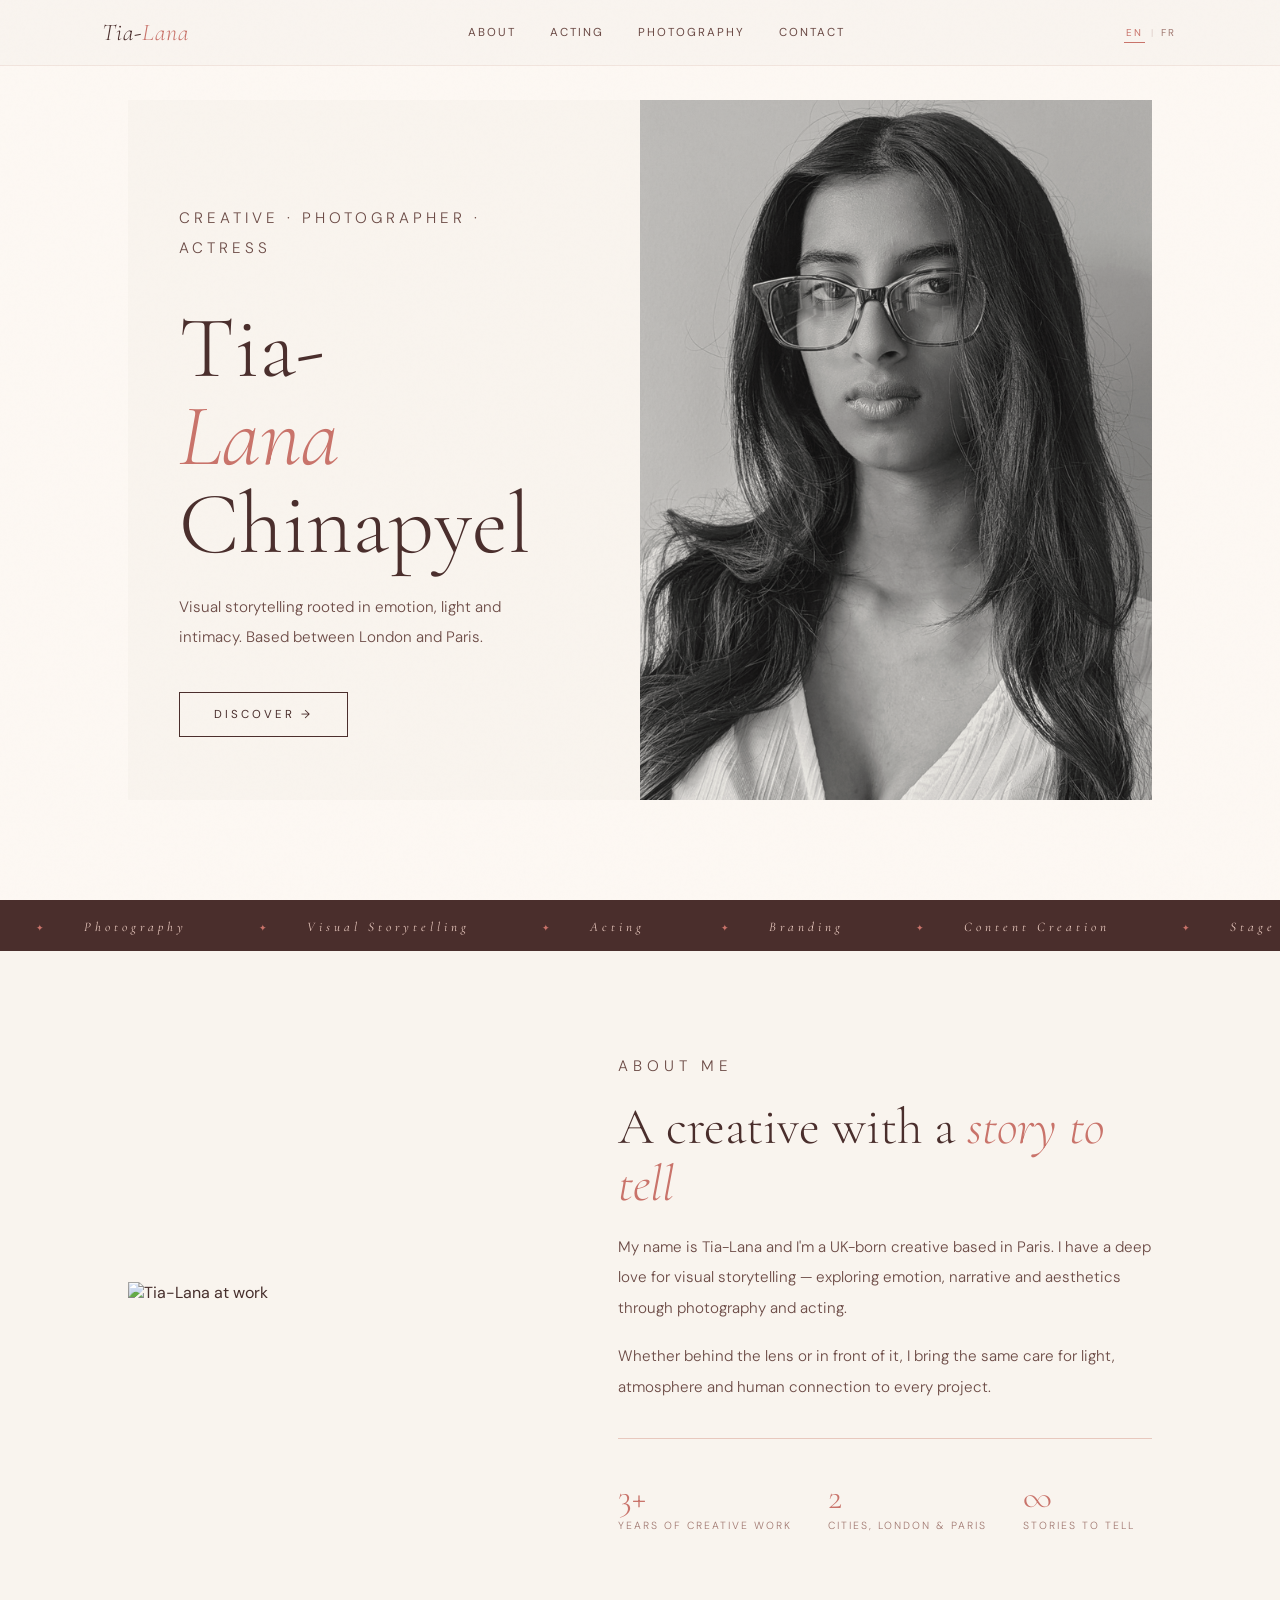
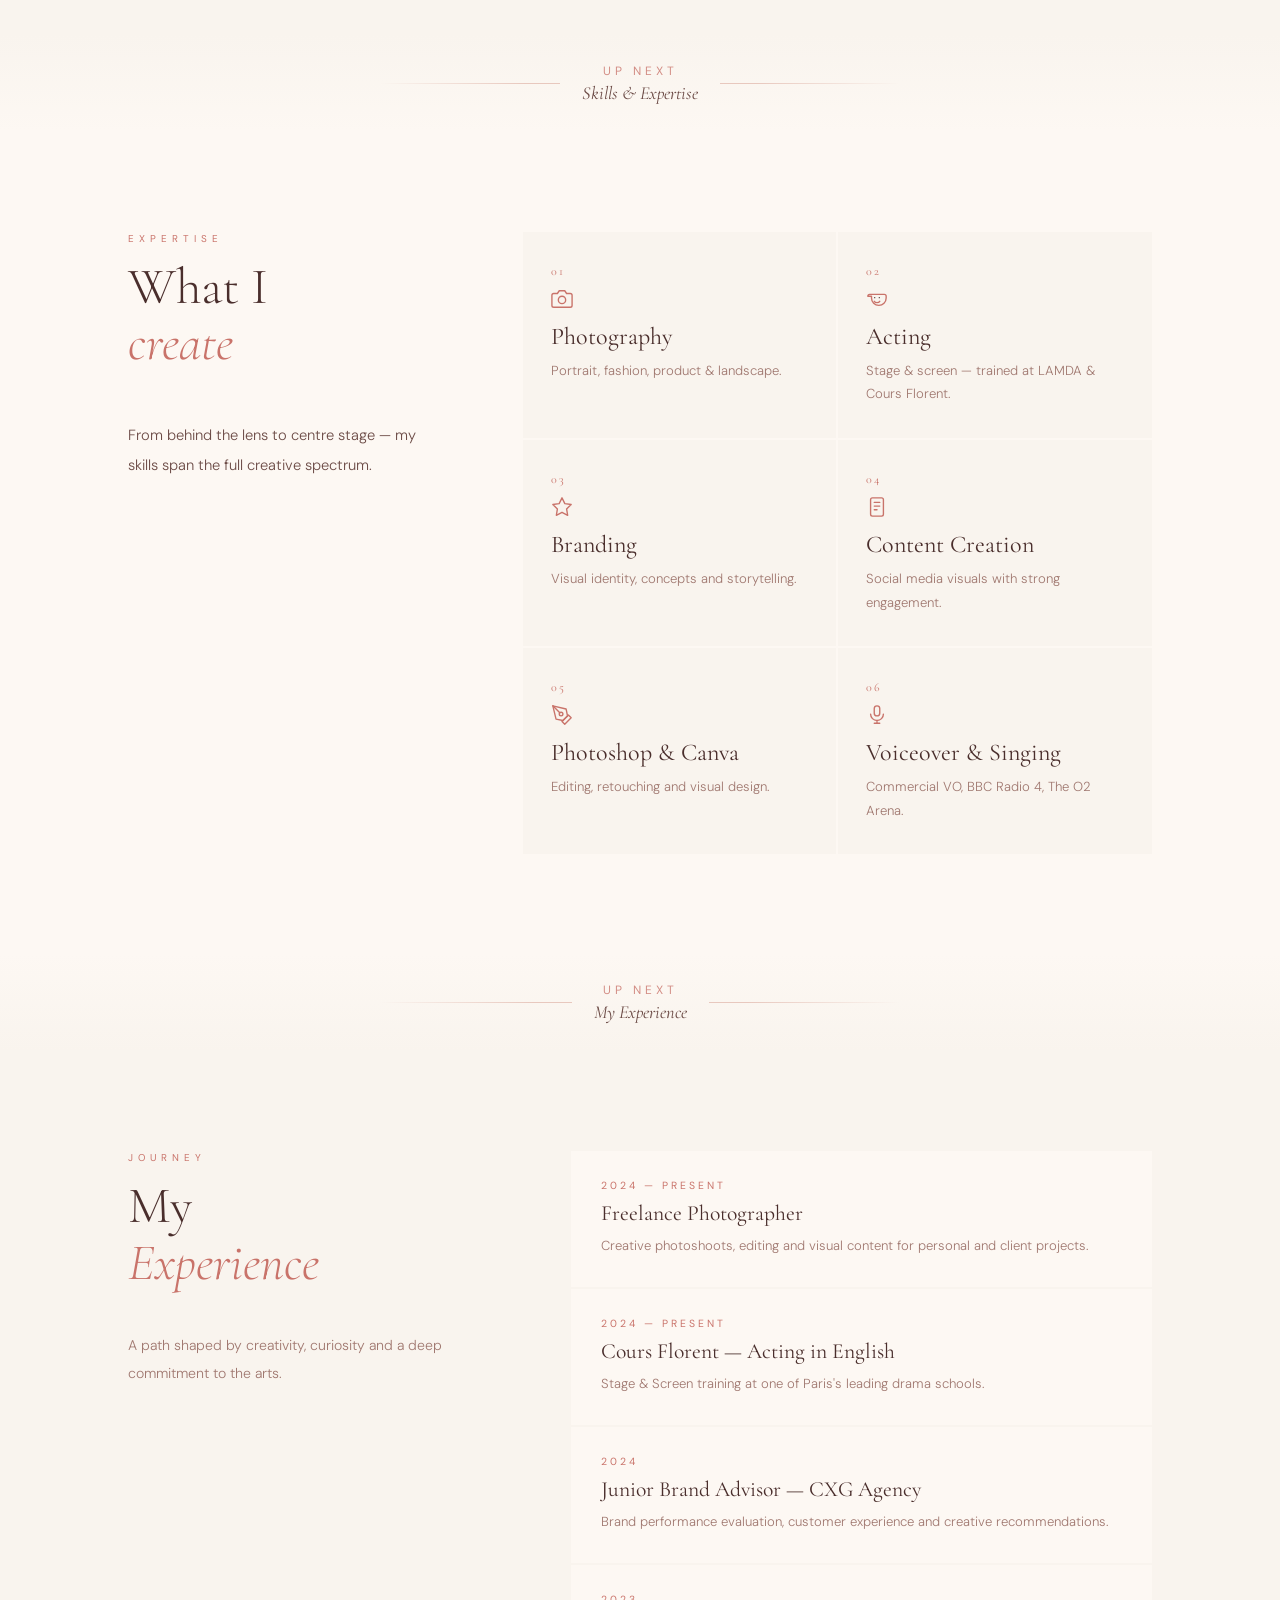
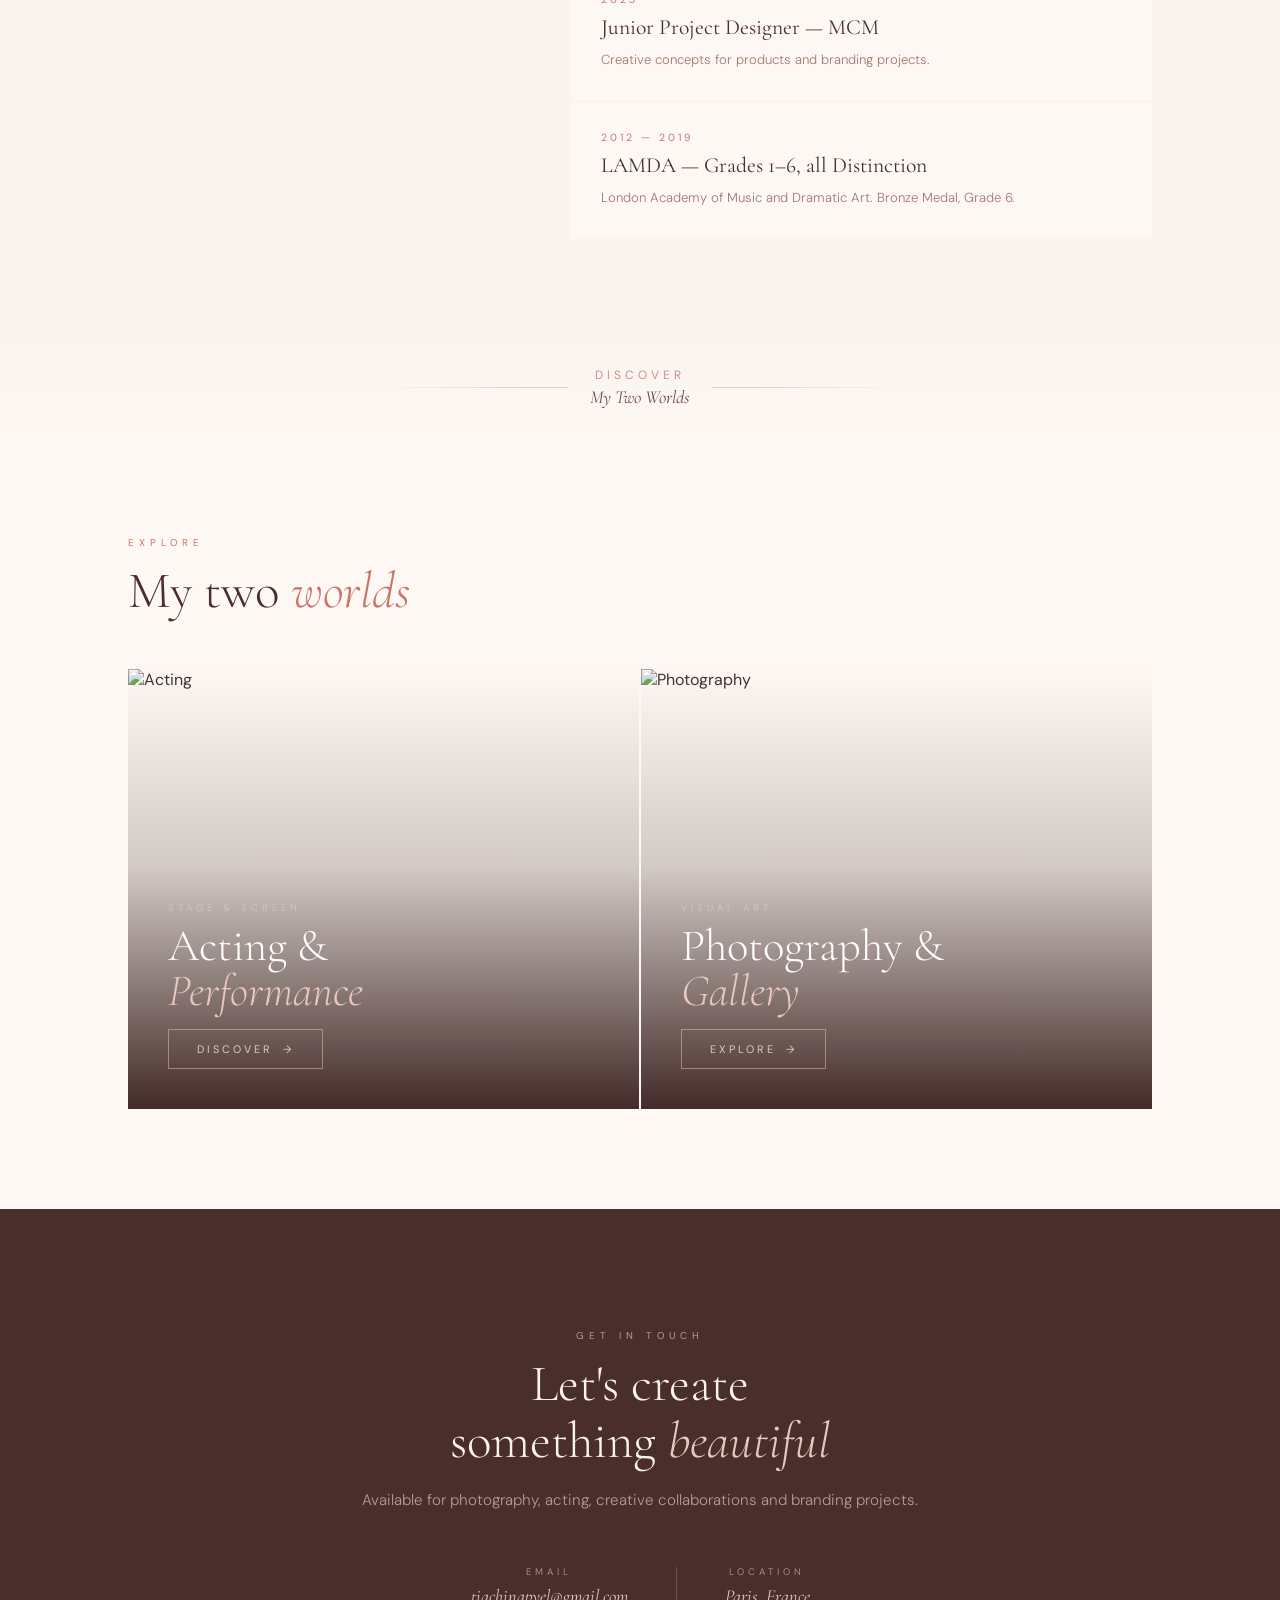
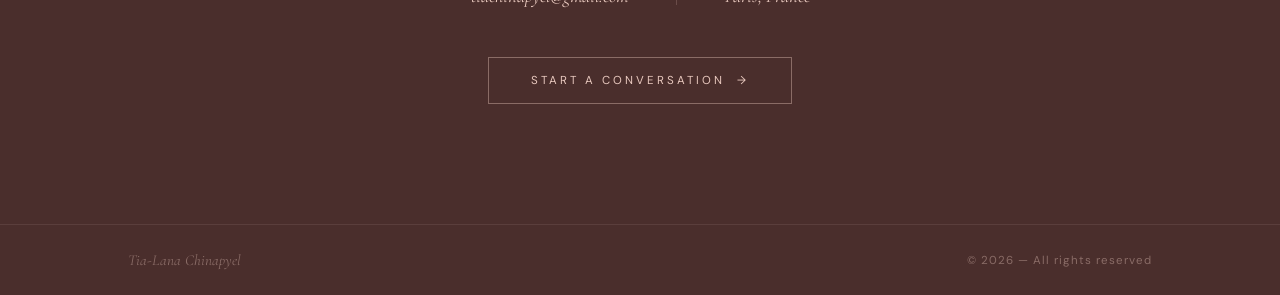
==== commit ecc172a0: "update content" ====
--- a/index.html
+++ b/index.html
@@ -188,8 +188,76 @@
     ════════════════════════════════════ */
     #act-skills { background: var(--cream); }
     #page-acting .skills-grid { display: grid; grid-template-columns: repeat(4, 1fr); gap: 2px; }
-    .credit-where { font-size: .65rem; letter-spacing: 1.5px; text-transform: uppercase; color: var(--rose); text-align: right; white-space: nowrap; margin-top: 4px; }
-
+    #page-acting .skill-card {
+      background: var(--soft-white); padding: 30px 24px;
+      position: relative; overflow: hidden; transition: background .3s;
+    }
+    #page-acting .skill-card::after {
+      content: ''; position: absolute; bottom: 0; left: 0;
+      width: 0; height: 2px; background: var(--rose); transition: width .5s;
+    }
+    #page-acting .skill-card:hover::after { width: 100%; }
+    #page-acting .skill-card:hover { background: #EFE8E1; }
+    #page-acting .skill-card h3 { font-family: 'Cormorant Garamond', serif; font-size: 1.3rem; font-weight: 400; color: var(--warm-brown); margin-bottom: 6px; }
+    #page-acting .skill-card p { font-size: .8rem; line-height: 1.8; color: var(--text-light); font-weight: 300; }
+
+    #act-credits { background: var(--soft-white); }
+    .credits-cards-grid { display: grid; grid-template-columns: repeat(3, 1fr); gap: 20px; }
+    .credit-card {
+      position: relative; overflow: hidden; cursor: pointer;
+      background: var(--cream); aspect-ratio: 3/4;
+      transition: transform .4s cubic-bezier(.4,0,.2,1), box-shadow .4s;
+    }
+    .credit-card:hover { transform: translateY(-6px); box-shadow: 0 20px 50px rgba(74,46,44,.15); }
+    .credit-card-img { width: 100%; height: 100%; object-fit: cover; transition: transform .6s ease; display: block; }
+    .credit-card:hover .credit-card-img { transform: scale(1.06); }
+    .credit-card-cat {
+      position: absolute; top: 14px; left: 14px;
+      font-size: .58rem; letter-spacing: 2.5px; text-transform: uppercase;
+      background: rgba(74,46,44,.75); color: var(--cream); padding: 5px 10px;
+      backdrop-filter: blur(4px);
+    }
+    .credit-card-hover {
+      position: absolute; inset: 0;
+      background: linear-gradient(to top, rgba(74,46,44,.9) 0%, rgba(74,46,44,.2) 60%, transparent 100%);
+      display: flex; flex-direction: column; justify-content: flex-end; padding: 22px;
+    }
+    .credit-card-title {
+      font-family: 'Cormorant Garamond', serif; font-size: 1.25rem; font-weight: 400;
+      color: var(--cream); line-height: 1.2; margin-bottom: 4px;
+    }
+    .credit-card-role { font-size: .72rem; color: var(--blush); font-style: italic; margin-bottom: 4px; }
+    .credit-card-venue { font-size: .6rem; letter-spacing: 2px; text-transform: uppercase; color: rgba(232,200,190,.7); }
+    /* Credits Modal */
+    .credit-modal {
+      position: fixed; inset: 0; z-index: 8000;
+      display: flex; align-items: center; justify-content: center;
+      background: rgba(74,46,44,.7); backdrop-filter: blur(8px);
+      opacity: 0; pointer-events: none; transition: opacity .35s;
+    }
+    .credit-modal.open { opacity: 1; pointer-events: all; }
+    .cm-inner {
+      background: var(--soft-white); width: 90vw; max-width: 860px;
+      max-height: 90vh; overflow-y: auto;
+      display: grid; grid-template-columns: 1fr 1fr; position: relative;
+    }
+    .cm-close {
+      position: absolute; top: 16px; right: 20px; font-size: 1.6rem; line-height: 1;
+      background: none; border: none; color: var(--warm-brown); cursor: pointer;
+      opacity: .6; transition: opacity .3s; z-index: 1;
+    }
+    .cm-close:hover { opacity: 1; }
+    .cm-img-wrap { overflow: hidden; min-height: 320px; }
+    .cm-img-wrap img { width: 100%; height: 100%; object-fit: cover; display: block; }
+    .cm-content { padding: 48px 40px; display: flex; flex-direction: column; justify-content: center; }
+    .cm-cat { font-size: .6rem; letter-spacing: 3px; text-transform: uppercase; color: var(--rose); margin-bottom: 16px; }
+    .cm-title { font-family: 'Cormorant Garamond', serif; font-size: 2rem; font-weight: 300; color: var(--warm-brown); line-height: 1.15; margin-bottom: 6px; }
+    .cm-role { font-family: 'Cormorant Garamond', serif; font-size: 1.1rem; font-style: italic; color: var(--text-mid); margin-bottom: 26px; }
+    .cm-meta { border-top: 1px solid var(--blush); padding-top: 20px; margin-bottom: 22px; display: flex; flex-direction: column; gap: 10px; }
+    .cm-meta-row { display: flex; gap: 12px; align-items: baseline; }
+    .cm-meta-label { font-size: .58rem; letter-spacing: 3px; text-transform: uppercase; color: var(--rose); min-width: 60px; }
+    .cm-meta-val { font-size: .85rem; color: var(--text-mid); font-weight: 300; }
+    .cm-desc { font-size: .85rem; line-height: 1.9; color: var(--text-light); font-weight: 300; }
     #act-training { background: var(--cream); }
     .training-grid { display: grid; grid-template-columns: 1fr 1fr; gap: 2px; }
     .training-card {
@@ -262,11 +330,7 @@
     }
     .g-item:nth-child(3n+2) img { animation-name: imgDrift2; animation-duration: 11s; }
     .g-item:nth-child(3n) img   { animation-name: imgDrift3; animation-duration: 18s; }
-    .g-item:hover img {
-      animation: none;
-      filter: sepia(0%) saturate(100%);
-      transition: filter .5s;
-    }
+
     .g-overlay {
       position: absolute; inset: 0;
       background: linear-gradient(to top, rgba(58,24,22,.8) 0%, transparent 50%);
@@ -331,22 +395,6 @@
       stroke: var(--text-mid); fill: none;
       stroke-width: 1.6; stroke-linecap: round; stroke-linejoin: round;
       opacity: .75;
-    }
-
-    /* ── FEATURED CREDITS (notable venues/channels) ── */
-    .credit-featured {
-      background: rgba(201,115,106,.05);
-      border-left: 2px solid var(--rose);
-      padding-left: 10px;
-      margin-left: -12px;
-    }
-    .credit-featured .credit-title { color: var(--warm-brown); font-weight: 600; }
-    .credit-badge {
-      display: inline-block; padding: 1px 6px;
-      background: var(--rose); color: white;
-      font-size: .55rem; letter-spacing: 1.5px; text-transform: uppercase;
-      font-family: 'DM Sans', sans-serif; font-weight: 500;
-      vertical-align: middle; margin-left: 6px;
     }
 
     /* ════════════════════════════════════
@@ -373,7 +421,10 @@
       .page-hero-right { order: 2; height: 72vw; min-height: 240px; max-height: 420px; }
       .page-hero-right img { height: 100%; object-position: center 15%; }
       #page-acting .skills-grid { grid-template-columns: 1fr 1fr; }
-      .credits-layout { grid-template-columns: 1fr; gap: 40px; }
+      .credits-cards-grid { grid-template-columns: 1fr 1fr; }
+      .cm-inner { grid-template-columns: 1fr; }
+      .cm-img-wrap { min-height: 260px; }
+      .cm-content { padding: 32px 28px; }
       .training-grid { grid-template-columns: 1fr; }
       .hero-stats { gap: 18px; }
       /* photo */
@@ -390,6 +441,7 @@
       .page-hero-left h1 { font-size: 2.8rem; }
       .page-hero-right { height: 80vw; }
       #page-acting .skills-grid { grid-template-columns: 1fr; }
+      .credits-cards-grid { grid-template-columns: 1fr; }
       .masonry { columns: 1; }
       .lb-nav { display: none; }
     }
@@ -500,12 +552,12 @@
           </div>
         </div>
         <div class="skills-grid stagger">
-          <div class="skill-card fade-up"><div class="skill-num">01</div><h3 data-en="Photography" data-fr="Photographie">Photography</h3><p data-en="Portrait, fashion, product & landscape." data-fr="Portrait, mode, produit & paysage.">Portrait, fashion, product & landscape.</p></div>
-          <div class="skill-card fade-up"><div class="skill-num">02</div><h3 data-en="Acting" data-fr="Jeu d'actrice">Acting</h3><p data-en="Stage & screen — trained at LAMDA & Cours Florent." data-fr="Scène & écran — formée au LAMDA & Cours Florent.">Stage & screen — trained at LAMDA & Cours Florent.</p></div>
-          <div class="skill-card fade-up"><div class="skill-num">03</div><h3 data-en="Branding" data-fr="Identité de marque">Branding</h3><p data-en="Visual identity, concepts and storytelling." data-fr="Identité visuelle, concepts et narration.">Visual identity, concepts and storytelling.</p></div>
-          <div class="skill-card fade-up"><div class="skill-num">04</div><h3 data-en="Content Creation" data-fr="Création de contenu">Content Creation</h3><p data-en="Social media visuals with strong engagement." data-fr="Visuels pour réseaux sociaux à fort engagement.">Social media visuals with strong engagement.</p></div>
-          <div class="skill-card fade-up"><div class="skill-num">05</div><h3>Photoshop &amp; Canva</h3><p data-en="Editing, retouching and visual design." data-fr="Retouche, montage et design visuel.">Editing, retouching and visual design.</p></div>
-          <div class="skill-card fade-up"><div class="skill-num">06</div><h3 data-en="Voiceover & Singing" data-fr="Voix off & Chant">Voiceover &amp; Singing</h3><p data-en="Commercial VO, BBC Radio 4, The O2 Arena." data-fr="Voix off commerciale, BBC Radio 4, The O2 Arena.">Commercial VO, BBC Radio 4, The O2 Arena.</p></div>
+          <div class="skill-card fade-up"><div class="skill-num">01</div><svg class="skill-icon" viewBox="0 0 24 24"><path d="M23 19a2 2 0 01-2 2H3a2 2 0 01-2-2V8a2 2 0 012-2h4l2-3h6l2 3h4a2 2 0 012 2z"/><circle cx="12" cy="13" r="4"/></svg><h3 data-en="Photography" data-fr="Photographie">Photography</h3><p data-en="Portrait, fashion, product & landscape." data-fr="Portrait, mode, produit & paysage.">Portrait, fashion, product & landscape.</p></div>
+          <div class="skill-card fade-up"><div class="skill-num">02</div><svg class="skill-icon" viewBox="0 0 24 24"><path d="M2 9c0-1 1-2 2-2h16c1 0 2 1 2 2v2c0 4.4-3.6 8-8 8h0c-4.4 0-8-3.6-8-8V9z"/><path d="M9 14.5s1 1.5 3 1.5 3-1.5 3-1.5"/><circle cx="9.5" cy="10.5" r=".7" fill="currentColor" stroke="none"/><circle cx="14.5" cy="10.5" r=".7" fill="currentColor" stroke="none"/></svg><h3 data-en="Acting" data-fr="Jeu d'actrice">Acting</h3><p data-en="Stage & screen — trained at LAMDA & Cours Florent." data-fr="Scène & écran — formée au LAMDA & Cours Florent.">Stage & screen — trained at LAMDA & Cours Florent.</p></div>
+          <div class="skill-card fade-up"><div class="skill-num">03</div><svg class="skill-icon" viewBox="0 0 24 24"><polygon points="12 2 15.09 8.26 22 9.27 17 14.14 18.18 21.02 12 17.77 5.82 21.02 7 14.14 2 9.27 8.91 8.26 12 2"/></svg><h3 data-en="Branding" data-fr="Identité de marque">Branding</h3><p data-en="Visual identity, concepts and storytelling." data-fr="Identité visuelle, concepts et narration.">Visual identity, concepts and storytelling.</p></div>
+          <div class="skill-card fade-up"><div class="skill-num">04</div><svg class="skill-icon" viewBox="0 0 24 24"><rect x="5" y="2" width="14" height="20" rx="2"/><line x1="9" y1="7" x2="15" y2="7"/><line x1="9" y1="11" x2="15" y2="11"/><line x1="9" y1="15" x2="12" y2="15"/></svg><h3 data-en="Content Creation" data-fr="Création de contenu">Content Creation</h3><p data-en="Social media visuals with strong engagement." data-fr="Visuels pour réseaux sociaux à fort engagement.">Social media visuals with strong engagement.</p></div>
+          <div class="skill-card fade-up"><div class="skill-num">05</div><svg class="skill-icon" viewBox="0 0 24 24"><path d="M12 19l7-7 3 3-7 7-3-3z"/><path d="M18 13l-1.5-7.5L2 2l3.5 14.5L13 18l5-5z"/><path d="M2 2l7.586 7.586"/><circle cx="11" cy="11" r="2"/></svg><h3>Photoshop &amp; Canva</h3><p data-en="Editing, retouching and visual design." data-fr="Retouche, montage et design visuel.">Editing, retouching and visual design.</p></div>
+          <div class="skill-card fade-up"><div class="skill-num">06</div><svg class="skill-icon" viewBox="0 0 24 24"><rect x="9" y="2" width="6" height="11" rx="3"/><path d="M5 11a7 7 0 0014 0M12 18v3M9 21h6"/></svg><h3 data-en="Voiceover & Singing" data-fr="Voix off & Chant">Voiceover &amp; Singing</h3><p data-en="Commercial VO, BBC Radio 4, The O2 Arena." data-fr="Voix off commerciale, BBC Radio 4, The O2 Arena.">Commercial VO, BBC Radio 4, The O2 Arena.</p></div>
         </div>
       </div>
     </section>
@@ -613,7 +665,6 @@
       </div>
       <div class="page-hero-right">
         <img src="./img/acting/hero-acting.png" alt="Tia-Lana portrait">
-        <div class="hero-tag">Act</div>
       </div>
     </section>
 
@@ -691,58 +742,252 @@
         <p class="sec-label draw-line" data-en="Professional Credits" data-fr="Crédits professionnels">Professional Credits</p>
         <h2 class="sec-title" data-i18n-html="acting.credits">Stage &amp; <em>Screen</em></h2>
       </div>
-      <div class="credits-layout slide-left">
-        <div>
-          <div class="credits-group">
-            <div class="credits-col-title">
-              <svg class="cat-icon" viewBox="0 0 24 24"><path d="M2 9c0-1 1-2 2-2h16c1 0 2 1 2 2v2c0 4.4-3.6 8-8 8h0c-4.4 0-8-3.6-8-8V9z"/><path d="M9 14.5s1 1.5 3 1.5 3-1.5 3-1.5"/><circle cx="9.5" cy="10.5" r=".6" fill="currentColor" stroke="none"/><circle cx="14.5" cy="10.5" r=".6" fill="currentColor" stroke="none"/></svg>
-              Theatre
+      <div class="credits-cards-grid">
+
+        <!-- Theatre -->
+        <div class="credit-card fade-up"
+          data-cat="Theatre" data-title="Oliver Twist" data-role="Oliver"
+          data-venue="Regent's Park Open Air Theatre" data-year="2016"
+          data-desc="A landmark open-air production of the Charles Dickens classic, performed in the heart of Regent's Park. Playing Oliver brought together vocal training, physical storytelling and large-scale ensemble work under the open sky."
+          data-img="https://images.unsplash.com/photo-1507003211169-0a1dd7228f2d?q=80&w=1287&auto=format&fit=crop">
+          <img class="credit-card-img" src="https://images.unsplash.com/photo-1507003211169-0a1dd7228f2d?q=80&w=1287&auto=format&fit=crop" alt="Oliver Twist" loading="lazy">
+          <span class="credit-card-cat">Theatre</span>
+          <div class="credit-card-hover">
+            <div class="credit-card-title">Oliver Twist</div>
+            <div class="credit-card-role">Oliver</div>
+            <div class="credit-card-venue">Regent's Park Open Air Theatre</div>
+          </div>
+        </div>
+
+        <div class="credit-card fade-up"
+          data-cat="Theatre" data-title="Behind The Beautiful Forevers" data-role="Noori"
+          data-venue="National Theatre" data-year="2014"
+          data-desc="David Hare's powerful adaptation of Katherine Boo's Pulitzer Prize-winning non-fiction book, staged at the National Theatre. A deeply human story set in the slums of Mumbai — playing Noori required emotional depth and physical precision."
+          data-img="https://images.unsplash.com/photo-1503095396549-807759245b35?q=80&w=2071&auto=format&fit=crop">
+          <img class="credit-card-img" src="https://images.unsplash.com/photo-1503095396549-807759245b35?q=80&w=2071&auto=format&fit=crop" alt="Behind The Beautiful Forevers" loading="lazy">
+          <span class="credit-card-cat">Theatre</span>
+          <div class="credit-card-hover">
+            <div class="credit-card-title">Behind The Beautiful Forevers</div>
+            <div class="credit-card-role">Noori</div>
+            <div class="credit-card-venue">National Theatre</div>
+          </div>
+        </div>
+
+        <div class="credit-card fade-up"
+          data-cat="Theatre" data-title="Aida" data-role="Slave Child"
+          data-venue="Brighton Dome" data-year="2013"
+          data-desc="Verdi's sweeping opera staged at the iconic Brighton Dome. As Slave Child, this role demanded discipline within a large opera cast, combining movement, presence and ensemble choreography."
+          data-img="https://images.unsplash.com/photo-1465847899084-d164df4dedc6?q=80&w=2070&auto=format&fit=crop">
+          <img class="credit-card-img" src="https://images.unsplash.com/photo-1465847899084-d164df4dedc6?q=80&w=2070&auto=format&fit=crop" alt="Aida" loading="lazy">
+          <span class="credit-card-cat">Theatre</span>
+          <div class="credit-card-hover">
+            <div class="credit-card-title">Aida</div>
+            <div class="credit-card-role">Slave Child</div>
+            <div class="credit-card-venue">Brighton Dome</div>
+          </div>
+        </div>
+
+        <div class="credit-card fade-up"
+          data-cat="Theatre" data-title="Carmen" data-role="Street Urchin"
+          data-venue="Devonshire Park Theatre" data-year="2013"
+          data-desc="Bizet's beloved opera brought to Devonshire Park. The role of Street Urchin required spontaneity and street-level energy woven into the rich tapestry of this classic production."
+          data-img="https://images.unsplash.com/photo-1514306191717-452ec28c7814?q=80&w=2069&auto=format&fit=crop">
+          <img class="credit-card-img" src="https://images.unsplash.com/photo-1514306191717-452ec28c7814?q=80&w=2069&auto=format&fit=crop" alt="Carmen" loading="lazy">
+          <span class="credit-card-cat">Theatre</span>
+          <div class="credit-card-hover">
+            <div class="credit-card-title">Carmen</div>
+            <div class="credit-card-role">Street Urchin</div>
+            <div class="credit-card-venue">Devonshire Park Theatre</div>
+          </div>
+        </div>
+
+        <div class="credit-card fade-up"
+          data-cat="Theatre" data-title="Nabucco" data-role="Poor Child"
+          data-venue="Ellen Kent Tour" data-year="2012"
+          data-desc="Verdi's Nabucco on the Ellen Kent national tour — a sweeping production visiting major UK venues. Playing Poor Child within the opera's dramatic biblical narrative required stillness and emotional presence amid spectacular staging."
+          data-img="https://images.unsplash.com/photo-1460723237483-7a6dc9d0b212?q=80&w=2070&auto=format&fit=crop">
+          <img class="credit-card-img" src="https://images.unsplash.com/photo-1460723237483-7a6dc9d0b212?q=80&w=2070&auto=format&fit=crop" alt="Nabucco" loading="lazy">
+          <span class="credit-card-cat">Theatre</span>
+          <div class="credit-card-hover">
+            <div class="credit-card-title">Nabucco</div>
+            <div class="credit-card-role">Poor Child</div>
+            <div class="credit-card-venue">Ellen Kent Tour</div>
+          </div>
+        </div>
+
+        <!-- Film -->
+        <div class="credit-card fade-up"
+          data-cat="Film" data-title="Behind The Beautiful Forevers" data-role="Noori"
+          data-venue="NT Live" data-year="2014"
+          data-desc="The National Theatre production was captured live for NT Live cinema broadcast, bringing this acclaimed show to audiences across the UK and internationally. A rare opportunity to perform for both a live theatre audience and the camera simultaneously."
+          data-img="https://images.unsplash.com/photo-1485846234645-a62644f84728?q=80&w=2059&auto=format&fit=crop">
+          <img class="credit-card-img" src="https://images.unsplash.com/photo-1485846234645-a62644f84728?q=80&w=2059&auto=format&fit=crop" alt="Behind The Beautiful Forevers NT Live" loading="lazy">
+          <span class="credit-card-cat">Film</span>
+          <div class="credit-card-hover">
+            <div class="credit-card-title">Behind The Beautiful Forevers</div>
+            <div class="credit-card-role">Noori</div>
+            <div class="credit-card-venue">NT Live</div>
+          </div>
+        </div>
+
+        <!-- Television -->
+        <div class="credit-card fade-up"
+          data-cat="Television" data-title="The Honourable Woman" data-role="Seed's Daughter"
+          data-venue="BBC Two" data-year="2014"
+          data-desc="Hugo Blick's critically acclaimed BAFTA-winning political thriller starring Maggie Gyllenhaal. Playing Seed's Daughter in this high-profile BBC Two drama offered experience on a professional screen set at the highest level of British television."
+          data-img="https://images.unsplash.com/photo-1489599849927-2ee91cede3ba?q=80&w=2070&auto=format&fit=crop">
+          <img class="credit-card-img" src="https://images.unsplash.com/photo-1489599849927-2ee91cede3ba?q=80&w=2070&auto=format&fit=crop" alt="The Honourable Woman" loading="lazy">
+          <span class="credit-card-cat">Television</span>
+          <div class="credit-card-hover">
+            <div class="credit-card-title">The Honourable Woman</div>
+            <div class="credit-card-role">Seed's Daughter</div>
+            <div class="credit-card-venue">BBC Two</div>
+          </div>
+        </div>
+
+        <div class="credit-card fade-up"
+          data-cat="Television" data-title="Thunderbirds Are Go" data-role="Ava &amp; Lettie"
+          data-venue="ITV" data-year="2015"
+          data-desc="Voicing two recurring characters — Ava and Lettie — in ITV's Thunderbirds Are Go reboot. This voice acting role built on existing voiceover experience, demanding distinct characterisation for two separate young personalities."
+          data-img="https://images.unsplash.com/photo-1478720568477-152d9b164e26?q=80&w=2070&auto=format&fit=crop">
+          <img class="credit-card-img" src="https://images.unsplash.com/photo-1478720568477-152d9b164e26?q=80&w=2070&auto=format&fit=crop" alt="Thunderbirds Are Go" loading="lazy">
+          <span class="credit-card-cat">Television</span>
+          <div class="credit-card-hover">
+            <div class="credit-card-title">Thunderbirds Are Go</div>
+            <div class="credit-card-role">Ava &amp; Lettie (Voice)</div>
+            <div class="credit-card-venue">ITV</div>
+          </div>
+        </div>
+
+        <div class="credit-card fade-up"
+          data-cat="Television" data-title="John Bishop: Only Joking" data-role="Comedienne"
+          data-venue="Sky 1" data-year="2013"
+          data-desc="Sky 1 comedy special with renowned stand-up John Bishop. Appearing as Comedienne in this sketch format required comic timing, physical characterisation and the ability to hold screen in a fast-paced entertainment format."
+          data-img="https://images.unsplash.com/photo-1527224538127-2104bb71c51b?q=80&w=2071&auto=format&fit=crop">
+          <img class="credit-card-img" src="https://images.unsplash.com/photo-1527224538127-2104bb71c51b?q=80&w=2071&auto=format&fit=crop" alt="John Bishop Only Joking" loading="lazy">
+          <span class="credit-card-cat">Television</span>
+          <div class="credit-card-hover">
+            <div class="credit-card-title">John Bishop: Only Joking</div>
+            <div class="credit-card-role">Comedienne</div>
+            <div class="credit-card-venue">Sky 1</div>
+          </div>
+        </div>
+
+        <!-- Radio -->
+        <div class="credit-card fade-up"
+          data-cat="Radio" data-title="Tumanbay" data-role="Young General Qulan"
+          data-venue="BBC Radio 4" data-year="2016"
+          data-desc="Award-winning BBC Radio 4 drama set in a vast medieval empire. Playing Young General Qulan required pure vocal performance — conveying age, authority and vulnerability through voice alone in this richly produced audio drama."
+          data-img="https://images.unsplash.com/photo-1590602847861-f357a9332bbc?q=80&w=2070&auto=format&fit=crop">
+          <img class="credit-card-img" src="https://images.unsplash.com/photo-1590602847861-f357a9332bbc?q=80&w=2070&auto=format&fit=crop" alt="Tumanbay BBC Radio 4" loading="lazy">
+          <span class="credit-card-cat">Radio</span>
+          <div class="credit-card-hover">
+            <div class="credit-card-title">Tumanbay</div>
+            <div class="credit-card-role">Young General Qulan</div>
+            <div class="credit-card-venue">BBC Radio 4</div>
+          </div>
+        </div>
+
+        <!-- Commercials -->
+        <div class="credit-card fade-up"
+          data-cat="Commercial" data-title="NSPCC" data-role="Lead Girl"
+          data-venue="National Campaign" data-year="2015"
+          data-desc="Lead role in a national NSPCC awareness campaign. As the principal young performer, this role carried the emotional weight of a serious message — demanding authenticity, sensitivity and a strong on-camera presence."
+          data-img="https://images.unsplash.com/photo-1544005313-94ddf0286df2?q=80&w=1976&auto=format&fit=crop">
+          <img class="credit-card-img" src="https://images.unsplash.com/photo-1544005313-94ddf0286df2?q=80&w=1976&auto=format&fit=crop" alt="NSPCC Campaign" loading="lazy">
+          <span class="credit-card-cat">Commercial</span>
+          <div class="credit-card-hover">
+            <div class="credit-card-title">NSPCC</div>
+            <div class="credit-card-role">Lead Girl</div>
+            <div class="credit-card-venue">National Campaign</div>
+          </div>
+        </div>
+
+        <div class="credit-card fade-up"
+          data-cat="Commercial" data-title="Nutella" data-role="Child"
+          data-venue="European Campaign" data-year="2014"
+          data-desc="European commercial for Ferrero's Nutella brand — a high-energy, warmly lit family spot. Playing Child in a pan-European campaign brought experience of international advertising production and tight, precise on-camera direction."
+          data-img="https://images.unsplash.com/photo-1558981285-6f0c5e98f0a7?q=80&w=2070&auto=format&fit=crop">
+          <img class="credit-card-img" src="https://images.unsplash.com/photo-1558981285-6f0c5e98f0a7?q=80&w=2070&auto=format&fit=crop" alt="Nutella Commercial" loading="lazy">
+          <span class="credit-card-cat">Commercial</span>
+          <div class="credit-card-hover">
+            <div class="credit-card-title">Nutella</div>
+            <div class="credit-card-role">Child</div>
+            <div class="credit-card-venue">European Campaign</div>
+          </div>
+        </div>
+
+        <div class="credit-card fade-up"
+          data-cat="Commercial" data-title="Boots Christmas" data-role="School Girl"
+          data-venue="UK Campaign" data-year="2013"
+          data-desc="Part of the Boots annual Christmas campaign — one of the most-watched UK festive ads. Appearing as School Girl in a warm, story-driven spot that ran nationally across TV and digital platforms."
+          data-img="https://images.unsplash.com/photo-1512389142860-9c449e58a543?q=80&w=2069&auto=format&fit=crop">
+          <img class="credit-card-img" src="https://images.unsplash.com/photo-1512389142860-9c449e58a543?q=80&w=2069&auto=format&fit=crop" alt="Boots Christmas Campaign" loading="lazy">
+          <span class="credit-card-cat">Commercial</span>
+          <div class="credit-card-hover">
+            <div class="credit-card-title">Boots — Christmas Campaign</div>
+            <div class="credit-card-role">School Girl</div>
+            <div class="credit-card-venue">UK Campaign</div>
+          </div>
+        </div>
+
+        <div class="credit-card fade-up"
+          data-cat="Commercial" data-title="Barnardo's" data-role="School Girl"
+          data-venue="UK Campaign" data-year="2013"
+          data-desc="Barnardo's charity campaign raising awareness of child vulnerability. Playing School Girl in this emotionally resonant spot required restraint and genuine feeling — the kind of performance that serves the story rather than the performer."
+          data-img="https://images.unsplash.com/photo-1491308056676-369843b25541?q=80&w=2073&auto=format&fit=crop">
+          <img class="credit-card-img" src="https://images.unsplash.com/photo-1491308056676-369843b25541?q=80&w=2073&auto=format&fit=crop" alt="Barnardo's Campaign" loading="lazy">
+          <span class="credit-card-cat">Commercial</span>
+          <div class="credit-card-hover">
+            <div class="credit-card-title">Barnardo's</div>
+            <div class="credit-card-role">School Girl</div>
+            <div class="credit-card-venue">UK Campaign</div>
+          </div>
+        </div>
+
+        <!-- Aida Ellen Kent (6th theatre) -->
+        <div class="credit-card fade-up"
+          data-cat="Theatre" data-title="Aida" data-role="Princess Daughter"
+          data-venue="Ellen Kent Tour" data-year="2012"
+          data-desc="A second Verdi Aida, this time as Princess Daughter on the Ellen Kent national tour. The elevated role required composure and regal bearing within one of opera's most dramatically intense narratives, performed across major UK venues."
+          data-img="https://images.unsplash.com/photo-1519671482749-fd09be7ccebf?q=80&w=2070&auto=format&fit=crop">
+          <img class="credit-card-img" src="https://images.unsplash.com/photo-1519671482749-fd09be7ccebf?q=80&w=2070&auto=format&fit=crop" alt="Aida Ellen Kent Tour" loading="lazy">
+          <span class="credit-card-cat">Theatre</span>
+          <div class="credit-card-hover">
+            <div class="credit-card-title">Aida</div>
+            <div class="credit-card-role">Princess Daughter</div>
+            <div class="credit-card-venue">Ellen Kent Tour</div>
+          </div>
+        </div>
+
+      </div>
+    </section>
+
+    <!-- Credits Modal -->
+    <div class="credit-modal" id="creditModal" role="dialog" aria-modal="true">
+      <div class="cm-inner">
+        <button class="cm-close" id="cmClose" aria-label="Close">&#x2715;</button>
+        <div class="cm-img-wrap">
+          <img id="cmImg" src="" alt="">
+        </div>
+        <div class="cm-content">
+          <p class="cm-cat" id="cmCat"></p>
+          <h3 class="cm-title" id="cmTitle"></h3>
+          <p class="cm-role" id="cmRole"></p>
+          <div class="cm-meta">
+            <div class="cm-meta-row">
+              <span class="cm-meta-label" data-en="Venue" data-fr="Lieu">Venue</span>
+              <span class="cm-meta-val" id="cmVenue"></span>
             </div>
-            <div class="credit-item credit-featured"><div><div class="credit-title">Oliver Twist</div><div class="credit-role">Oliver</div></div><div class="credit-where">Regent's Park<br>Open Air Theatre</div></div>
-            <div class="credit-item credit-featured"><div><div class="credit-title">Behind The Beautiful Forevers</div><div class="credit-role">Noori</div></div><div class="credit-where">National Theatre</div></div>
-            <div class="credit-item"><div><div class="credit-title">Aida</div><div class="credit-role">Slave Child</div></div><div class="credit-where">Brighton Dome</div></div>
-            <div class="credit-item"><div><div class="credit-title">Carmen</div><div class="credit-role">Street Urchin</div></div><div class="credit-where">Devonshire Park</div></div>
-            <div class="credit-item"><div><div class="credit-title">Nabucco</div><div class="credit-role">Poor Child</div></div><div class="credit-where">Ellen Kent Tour</div></div>
-            <div class="credit-item"><div><div class="credit-title">Aida</div><div class="credit-role">Princess Daughter</div></div><div class="credit-where">Ellen Kent Tour</div></div>
-          </div>
-          <div class="credits-group">
-            <div class="credits-col-title">
-              <svg class="cat-icon" viewBox="0 0 24 24"><rect x="2" y="2" width="20" height="20" rx="2"/><line x1="7" y1="2" x2="7" y2="22"/><line x1="17" y1="2" x2="17" y2="22"/><line x1="2" y1="12" x2="22" y2="12"/><line x1="2" y1="7" x2="7" y2="7"/><line x1="2" y1="17" x2="7" y2="17"/><line x1="17" y1="7" x2="22" y2="7"/><line x1="17" y1="17" x2="22" y2="17"/></svg>
-              Film
+            <div class="cm-meta-row">
+              <span class="cm-meta-label" data-en="Year" data-fr="Année">Year</span>
+              <span class="cm-meta-val" id="cmYear"></span>
             </div>
-            <div class="credit-item credit-featured"><div><div class="credit-title">Behind The Beautiful Forevers</div><div class="credit-role">Noori</div></div><div class="credit-where">NT Live</div></div>
-          </div>
-        </div>
-        <div>
-          <div class="credits-group">
-            <div class="credits-col-title">
-              <svg class="cat-icon" viewBox="0 0 24 24"><rect x="2" y="7" width="20" height="13" rx="2"/><path d="M9 3l3 4 3-4"/></svg>
-              Television
-            </div>
-            <div class="credit-item credit-featured"><div><div class="credit-title">The Honorable Woman</div><div class="credit-role">Seed's Daughter</div></div><div class="credit-where"><span class="credit-badge">BBC</span></div></div>
-            <div class="credit-item credit-featured"><div><div class="credit-title">Thunderbirds Are Go</div><div class="credit-role">Ava &amp; Lettie (Voice)</div></div><div class="credit-where"><span class="credit-badge">ITV</span></div></div>
-            <div class="credit-item"><div><div class="credit-title">John Bishop: Only Joking</div><div class="credit-role">Comedienne</div></div><div class="credit-where">Sky 1</div></div>
-          </div>
-          <div class="credits-group">
-            <div class="credits-col-title">
-              <svg class="cat-icon" viewBox="0 0 24 24"><rect x="1" y="9" width="22" height="13" rx="2"/><path d="M5 9V7l14-3v2"/><circle cx="17" cy="15" r="2"/><line x1="5" y1="13" x2="11" y2="13"/><line x1="5" y1="16" x2="11" y2="16"/></svg>
-              Radio
-            </div>
-            <div class="credit-item credit-featured"><div><div class="credit-title">Tumanbay</div><div class="credit-role">Young General Qulan</div></div><div class="credit-where"><span class="credit-badge">BBC R4</span></div></div>
-          </div>
-          <div class="credits-group">
-            <div class="credits-col-title">
-              <svg class="cat-icon" viewBox="0 0 24 24"><polygon points="11 5 6 9 2 9 2 15 6 15 11 19 11 5"/><path d="M15.54 8.46a5 5 0 010 7.07"/></svg>
-              Commercials
-            </div>
-            <div class="credit-item"><div><div class="credit-title">NSPCC</div><div class="credit-role">Lead Girl</div></div></div>
-            <div class="credit-item"><div><div class="credit-title">Nutella</div><div class="credit-role">Child</div></div></div>
-            <div class="credit-item"><div><div class="credit-title">Boots — Christmas Campaign</div><div class="credit-role">School Girl</div></div></div>
-            <div class="credit-item"><div><div class="credit-title">Barnardo's</div><div class="credit-role">School Girl</div></div></div>
-          </div>
-        </div>
-      </div>
-    </section>
+          </div>
+          <p class="cm-desc" id="cmDesc"></p>
+        </div>
+      </div>
+    </div>
 
     <div class="section-connector fade-up" style="background:linear-gradient(to bottom,var(--soft-white),var(--cream))">
       <div class="connector-inner">
@@ -813,7 +1058,6 @@
       </div>
       <div class="page-hero-right">
         <img src="img/photography/hero-photo.jpg" alt="Photography hero">
-        <div class="hero-tag">Lens</div>
       </div>
     </section>
 
@@ -859,131 +1103,131 @@
 
     <section id="photo-gallery">
       <div class="masonry" id="grid">
+        <div class="g-item" data-cat="portrait" data-title="Photo Q" data-sub="Portrait">
+          <img src="img/photography/Photos%20Pro/photo-q.png" alt="Photography Q" loading="lazy">
+          <span class="g-cat-badge">Portrait</span>
+          <div class="g-overlay"><h4>Photo Q</h4><span>Portrait</span></div>
+        </div>
+        <div class="g-item" data-cat="portrait" data-title="Photo B" data-sub="Portrait">
+          <img src="img/photography/Photos%20Pro/photo-b.png" alt="Photography B" loading="lazy">
+          <span class="g-cat-badge">Portrait</span>
+          <div class="g-overlay"><h4>Photo B</h4><span>Portrait</span></div>
+        </div>
+        <div class="g-item" data-cat="portrait" data-title="Photo R" data-sub="Portrait">
+          <img src="img/photography/Photos%20Pro/photo-r.png" alt="Photography R" loading="lazy">
+          <span class="g-cat-badge">Portrait</span>
+          <div class="g-overlay"><h4>Photo R</h4><span>Portrait</span></div>
+        </div>
+        <div class="g-item" data-cat="portrait" data-title="Photo C" data-sub="Portrait">
+          <img src="img/photography/Photos%20Pro/photo-c.png" alt="Photography C" loading="lazy">
+          <span class="g-cat-badge">Portrait</span>
+          <div class="g-overlay"><h4>Photo C</h4><span>Portrait</span></div>
+        </div>
+        <div class="g-item" data-cat="portrait" data-title="Photo D" data-sub="Portrait">
+          <img src="img/photography/Photos%20Pro/photo-d.jpg" alt="Photography D" loading="lazy">
+          <span class="g-cat-badge">Portrait</span>
+          <div class="g-overlay"><h4>Photo D</h4><span>Portrait</span></div>
+        </div>
+        <div class="g-item" data-cat="portrait" data-title="Photo S" data-sub="Portrait">
+          <img src="img/photography/Photos%20Pro/photo-s.png" alt="Photography S" loading="lazy">
+          <span class="g-cat-badge">Portrait</span>
+          <div class="g-overlay"><h4>Photo S</h4><span>Portrait</span></div>
+        </div>
+        <div class="g-item" data-cat="portrait" data-title="Photo F" data-sub="Portrait">
+          <img src="img/photography/Photos%20Pro/photo-f.png" alt="Photography F" loading="lazy">
+          <span class="g-cat-badge">Portrait</span>
+          <div class="g-overlay"><h4>Photo F</h4><span>Portrait</span></div>
+        </div>
+        <div class="g-item" data-cat="portrait" data-title="Photo G" data-sub="Portrait">
+          <img src="img/photography/Photos%20Pro/photo-g.png" alt="Photography G" loading="lazy">
+          <span class="g-cat-badge">Portrait</span>
+          <div class="g-overlay"><h4>Photo G</h4><span>Portrait</span></div>
+        </div>
+        <div class="g-item" data-cat="product" data-title="Photo E" data-sub="Product">
+          <img src="img/photography/Photos%20Pro/photo-e.png" alt="Photography E" loading="lazy">
+          <span class="g-cat-badge">Product</span>
+          <div class="g-overlay"><h4>Photo E</h4><span>Product</span></div>
+        </div>
+        <div class="g-item" data-cat="product" data-title="Photo J" data-sub="Product">
+          <img src="img/photography/Photos%20Pro/photo-j.png" alt="Photography J" loading="lazy">
+          <span class="g-cat-badge">Product</span>
+          <div class="g-overlay"><h4>Photo J</h4><span>Product</span></div>
+        </div>
+        <div class="g-item" data-cat="product" data-title="Photo K" data-sub="Product">
+          <img src="img/photography/Photos%20Pro/photo-k.png" alt="Photography K" loading="lazy">
+          <span class="g-cat-badge">Product</span>
+          <div class="g-overlay"><h4>Photo K</h4><span>Product</span></div>
+        </div>
+        <div class="g-item" data-cat="product" data-title="Photo M" data-sub="Product">
+          <img src="img/photography/Photos%20Pro/photo-m.png" alt="Photography M" loading="lazy">
+          <span class="g-cat-badge">Product</span>
+          <div class="g-overlay"><h4>Photo M</h4><span>Product</span></div>
+        </div>
+        <div class="g-item" data-cat="product" data-title="Photo O" data-sub="Product">
+          <img src="img/photography/Photos%20Pro/photo-o.png" alt="Photography O" loading="lazy">
+          <span class="g-cat-badge">Product</span>
+          <div class="g-overlay"><h4>Photo O</h4><span>Product</span></div>
+        </div>
+        <div class="g-item" data-cat="landscape" data-title="Photo W" data-sub="Landscape">
+          <img src="img/photography/Photos%20Pro/photo-w.png" alt="Photography W" loading="lazy">
+          <span class="g-cat-badge">Landscape</span>
+          <div class="g-overlay"><h4>Photo W</h4><span>Landscape</span></div>
+        </div>
+        <div class="g-item" data-cat="landscape" data-title="Photo X" data-sub="Landscape">
+          <img src="img/photography/Photos%20Pro/photo-x.png" alt="Photography X" loading="lazy">
+          <span class="g-cat-badge">Landscape</span>
+          <div class="g-overlay"><h4>Photo X</h4><span>Landscape</span></div>
+        </div>
+        <div class="g-item" data-cat="landscape" data-title="Photo AA" data-sub="Landscape">
+          <img src="img/photography/Photos%20Pro/photo-aa.png" alt="Photography AA" loading="lazy">
+          <span class="g-cat-badge">Landscape</span>
+          <div class="g-overlay"><h4>Photo AA</h4><span>Landscape</span></div>
+        </div>
+        <div class="g-item" data-cat="landscape" data-title="Photo AB" data-sub="Landscape">
+          <img src="img/photography/Photos%20Pro/photo-ab.png" alt="Photography AB" loading="lazy">
+          <span class="g-cat-badge">Landscape</span>
+          <div class="g-overlay"><h4>Photo AB</h4><span>Landscape</span></div>
+        </div>
+        <div class="g-item" data-cat="creative" data-title="Photo T" data-sub="Creative">
+          <img src="img/photography/Photos%20Pro/photo-t.png" alt="Photography T" loading="lazy">
+          <span class="g-cat-badge">Creative</span>
+          <div class="g-overlay"><h4>Photo T</h4><span>Creative</span></div>
+        </div>
+        <div class="g-item" data-cat="creative" data-title="Photo Z" data-sub="Creative">
+          <img src="img/photography/Photos%20Pro/photo-z.png" alt="Photography Z" loading="lazy">
+          <span class="g-cat-badge">Creative</span>
+          <div class="g-overlay"><h4>Photo Z</h4><span>Creative</span></div>
+        </div>
+        <div class="g-item" data-cat="creative" data-title="Photo AD" data-sub="Creative">
+          <img src="img/photography/Photos%20Pro/photo-ad.png" alt="Photography AD" loading="lazy">
+          <span class="g-cat-badge">Creative</span>
+          <div class="g-overlay"><h4>Photo AD</h4><span>Creative</span></div>
+        </div>
+        <div class="g-item" data-cat="other" data-title="Photo AC" data-sub="Other">
+          <img src="img/photography/Photos%20Pro/photo-ac.png" alt="Photography AC" loading="lazy">
+          <span class="g-cat-badge">Other</span>
+          <div class="g-overlay"><h4>Photo AC</h4><span>Other</span></div>
+        </div>
+        <div class="g-item" data-cat="other" data-title="Photo AE" data-sub="Other">
+          <img src="img/photography/Photos%20Pro/photo-ae.png" alt="Photography AE" loading="lazy">
+          <span class="g-cat-badge">Other</span>
+          <div class="g-overlay"><h4>Photo AE</h4><span>Other</span></div>
+        </div>
+        <div class="g-item" data-cat="other" data-title="Photo V" data-sub="Other">
+          <img src="img/photography/Photos%20Pro/photo-v.png" alt="Photography V" loading="lazy">
+          <span class="g-cat-badge">Other</span>
+          <div class="g-overlay"><h4>Photo V</h4><span>Other</span></div>
+        </div>
+        <div class="g-item" data-cat="portrait" data-title="Photo H" data-sub="Portrait">
+          <img src="img/photography/Photos%20Pro/photo-h.png" alt="Photography H" loading="lazy">
+          <span class="g-cat-badge">Portrait</span>
+          <div class="g-overlay"><h4>Photo H</h4><span>Portrait</span></div>
+        </div>
         <div class="g-item" data-cat="portrait" data-title="Photo A" data-sub="Portrait">
           <img src="img/photography/Photos%20Pro/photo-a.png" alt="Photography A" loading="lazy">
           <span class="g-cat-badge">Portrait</span>
           <div class="g-overlay"><h4>Photo A</h4><span>Portrait</span></div>
         </div>
-        <div class="g-item" data-cat="portrait" data-title="Photo Q" data-sub="Portrait">
-          <img src="img/photography/Photos%20Pro/photo-q.png" alt="Photography Q" loading="lazy">
-          <span class="g-cat-badge">Portrait</span>
-          <div class="g-overlay"><h4>Photo Q</h4><span>Portrait</span></div>
-        </div>
-        <div class="g-item" data-cat="portrait" data-title="Photo B" data-sub="Portrait">
-          <img src="img/photography/Photos%20Pro/photo-b.png" alt="Photography B" loading="lazy">
-          <span class="g-cat-badge">Portrait</span>
-          <div class="g-overlay"><h4>Photo B</h4><span>Portrait</span></div>
-        </div>
-        <div class="g-item" data-cat="portrait" data-title="Photo R" data-sub="Portrait">
-          <img src="img/photography/Photos%20Pro/photo-r.png" alt="Photography R" loading="lazy">
-          <span class="g-cat-badge">Portrait</span>
-          <div class="g-overlay"><h4>Photo R</h4><span>Portrait</span></div>
-        </div>
-        <div class="g-item" data-cat="portrait" data-title="Photo C" data-sub="Portrait">
-          <img src="img/photography/Photos%20Pro/photo-c.png" alt="Photography C" loading="lazy">
-          <span class="g-cat-badge">Portrait</span>
-          <div class="g-overlay"><h4>Photo C</h4><span>Portrait</span></div>
-        </div>
-        <div class="g-item" data-cat="portrait" data-title="Photo D" data-sub="Portrait">
-          <img src="img/photography/Photos%20Pro/photo-d.jpg" alt="Photography D" loading="lazy">
-          <span class="g-cat-badge">Portrait</span>
-          <div class="g-overlay"><h4>Photo D</h4><span>Portrait</span></div>
-        </div>
-        <div class="g-item" data-cat="portrait" data-title="Photo S" data-sub="Portrait">
-          <img src="img/photography/Photos%20Pro/photo-s.png" alt="Photography S" loading="lazy">
-          <span class="g-cat-badge">Portrait</span>
-          <div class="g-overlay"><h4>Photo S</h4><span>Portrait</span></div>
-        </div>
-        <div class="g-item" data-cat="portrait" data-title="Photo F" data-sub="Portrait">
-          <img src="img/photography/Photos%20Pro/photo-f.png" alt="Photography F" loading="lazy">
-          <span class="g-cat-badge">Portrait</span>
-          <div class="g-overlay"><h4>Photo F</h4><span>Portrait</span></div>
-        </div>
-        <div class="g-item" data-cat="portrait" data-title="Photo G" data-sub="Portrait">
-          <img src="img/photography/Photos%20Pro/photo-g.png" alt="Photography G" loading="lazy">
-          <span class="g-cat-badge">Portrait</span>
-          <div class="g-overlay"><h4>Photo G</h4><span>Portrait</span></div>
-        </div>
-        <div class="g-item" data-cat="product" data-title="Photo E" data-sub="Product">
-          <img src="img/photography/Photos%20Pro/photo-e.png" alt="Photography E" loading="lazy">
-          <span class="g-cat-badge">Product</span>
-          <div class="g-overlay"><h4>Photo E</h4><span>Product</span></div>
-        </div>
-        <div class="g-item" data-cat="product" data-title="Photo J" data-sub="Product">
-          <img src="img/photography/Photos%20Pro/photo-j.png" alt="Photography J" loading="lazy">
-          <span class="g-cat-badge">Product</span>
-          <div class="g-overlay"><h4>Photo J</h4><span>Product</span></div>
-        </div>
-        <div class="g-item" data-cat="product" data-title="Photo K" data-sub="Product">
-          <img src="img/photography/Photos%20Pro/photo-k.png" alt="Photography K" loading="lazy">
-          <span class="g-cat-badge">Product</span>
-          <div class="g-overlay"><h4>Photo K</h4><span>Product</span></div>
-        </div>
-        <div class="g-item" data-cat="product" data-title="Photo M" data-sub="Product">
-          <img src="img/photography/Photos%20Pro/photo-m.png" alt="Photography M" loading="lazy">
-          <span class="g-cat-badge">Product</span>
-          <div class="g-overlay"><h4>Photo M</h4><span>Product</span></div>
-        </div>
-        <div class="g-item" data-cat="product" data-title="Photo O" data-sub="Product">
-          <img src="img/photography/Photos%20Pro/photo-o.png" alt="Photography O" loading="lazy">
-          <span class="g-cat-badge">Product</span>
-          <div class="g-overlay"><h4>Photo O</h4><span>Product</span></div>
-        </div>
-        <div class="g-item" data-cat="landscape" data-title="Photo W" data-sub="Landscape">
-          <img src="img/photography/Photos%20Pro/photo-w.png" alt="Photography W" loading="lazy">
-          <span class="g-cat-badge">Landscape</span>
-          <div class="g-overlay"><h4>Photo W</h4><span>Landscape</span></div>
-        </div>
-        <div class="g-item" data-cat="landscape" data-title="Photo X" data-sub="Landscape">
-          <img src="img/photography/Photos%20Pro/photo-x.png" alt="Photography X" loading="lazy">
-          <span class="g-cat-badge">Landscape</span>
-          <div class="g-overlay"><h4>Photo X</h4><span>Landscape</span></div>
-        </div>
-        <div class="g-item" data-cat="landscape" data-title="Photo AA" data-sub="Landscape">
-          <img src="img/photography/Photos%20Pro/photo-aa.png" alt="Photography AA" loading="lazy">
-          <span class="g-cat-badge">Landscape</span>
-          <div class="g-overlay"><h4>Photo AA</h4><span>Landscape</span></div>
-        </div>
-        <div class="g-item" data-cat="landscape" data-title="Photo AB" data-sub="Landscape">
-          <img src="img/photography/Photos%20Pro/photo-ab.png" alt="Photography AB" loading="lazy">
-          <span class="g-cat-badge">Landscape</span>
-          <div class="g-overlay"><h4>Photo AB</h4><span>Landscape</span></div>
-        </div>
-        <div class="g-item" data-cat="creative" data-title="Photo T" data-sub="Creative">
-          <img src="img/photography/Photos%20Pro/photo-t.png" alt="Photography T" loading="lazy">
-          <span class="g-cat-badge">Creative</span>
-          <div class="g-overlay"><h4>Photo T</h4><span>Creative</span></div>
-        </div>
-        <div class="g-item" data-cat="creative" data-title="Photo Z" data-sub="Creative">
-          <img src="img/photography/Photos%20Pro/photo-z.png" alt="Photography Z" loading="lazy">
-          <span class="g-cat-badge">Creative</span>
-          <div class="g-overlay"><h4>Photo Z</h4><span>Creative</span></div>
-        </div>
-        <div class="g-item" data-cat="creative" data-title="Photo AD" data-sub="Creative">
-          <img src="img/photography/Photos%20Pro/photo-ad.png" alt="Photography AD" loading="lazy">
-          <span class="g-cat-badge">Creative</span>
-          <div class="g-overlay"><h4>Photo AD</h4><span>Creative</span></div>
-        </div>
-        <div class="g-item" data-cat="other" data-title="Photo AC" data-sub="Other">
-          <img src="img/photography/Photos%20Pro/photo-ac.png" alt="Photography AC" loading="lazy">
-          <span class="g-cat-badge">Other</span>
-          <div class="g-overlay"><h4>Photo AC</h4><span>Other</span></div>
-        </div>
-        <div class="g-item" data-cat="other" data-title="Photo AE" data-sub="Other">
-          <img src="img/photography/Photos%20Pro/photo-ae.png" alt="Photography AE" loading="lazy">
-          <span class="g-cat-badge">Other</span>
-          <div class="g-overlay"><h4>Photo AE</h4><span>Other</span></div>
-        </div>
-        <div class="g-item" data-cat="other" data-title="Photo V" data-sub="Other">
-          <img src="img/photography/Photos%20Pro/photo-v.png" alt="Photography V" loading="lazy">
-          <span class="g-cat-badge">Other</span>
-          <div class="g-overlay"><h4>Photo V</h4><span>Other</span></div>
-        </div>
-        <div class="g-item" data-cat="portrait" data-title="Photo H" data-sub="Portrait">
-          <img src="img/photography/Photos%20Pro/photo-h.png" alt="Photography H" loading="lazy">
-          <span class="g-cat-badge">Portrait</span>
-          <div class="g-overlay"><h4>Photo H</h4><span>Portrait</span></div>
-        </div>
         <div class="g-item" data-cat="portrait" data-title="Photo I" data-sub="Portrait">
           <img src="img/photography/Photos%20Pro/photo-i.png" alt="Photography I" loading="lazy">
           <span class="g-cat-badge">Portrait</span>
@@ -1015,7 +1259,6 @@
           <div class="g-overlay"><h4>Photo Y</h4><span>Portrait</span></div>
         </div>
       </div>
-    </section>
     </section>
 
     <section id="photo-contact" class="contact-section">
@@ -1135,6 +1378,38 @@
         if (Math.abs(d) > 50) d > 0 ? lbNext.click() : lbPrev.click();
       });
     }
+
+    /* ── Credits Modal ── */
+    (function () {
+      const modal = document.getElementById('creditModal');
+      const closeBtn = document.getElementById('cmClose');
+
+      function openModal(card) {
+        document.getElementById('cmImg').src = card.dataset.img;
+        document.getElementById('cmImg').alt = card.dataset.title;
+        document.getElementById('cmCat').textContent = card.dataset.cat;
+        document.getElementById('cmTitle').textContent = card.dataset.title;
+        document.getElementById('cmRole').textContent = card.dataset.role;
+        document.getElementById('cmVenue').textContent = card.dataset.venue;
+        document.getElementById('cmYear').textContent = card.dataset.year;
+        document.getElementById('cmDesc').textContent = card.dataset.desc;
+        modal.classList.add('open');
+        document.body.style.overflow = 'hidden';
+      }
+
+      function closeModal() {
+        modal.classList.remove('open');
+        document.body.style.overflow = '';
+      }
+
+      document.querySelectorAll('.credit-card').forEach(card => {
+        card.addEventListener('click', () => openModal(card));
+      });
+
+      closeBtn.addEventListener('click', closeModal);
+      modal.addEventListener('click', e => { if (e.target === modal) closeModal(); });
+      document.addEventListener('keydown', e => { if (e.key === 'Escape') closeModal(); });
+    })();
   </script>
 </body>
 </html>
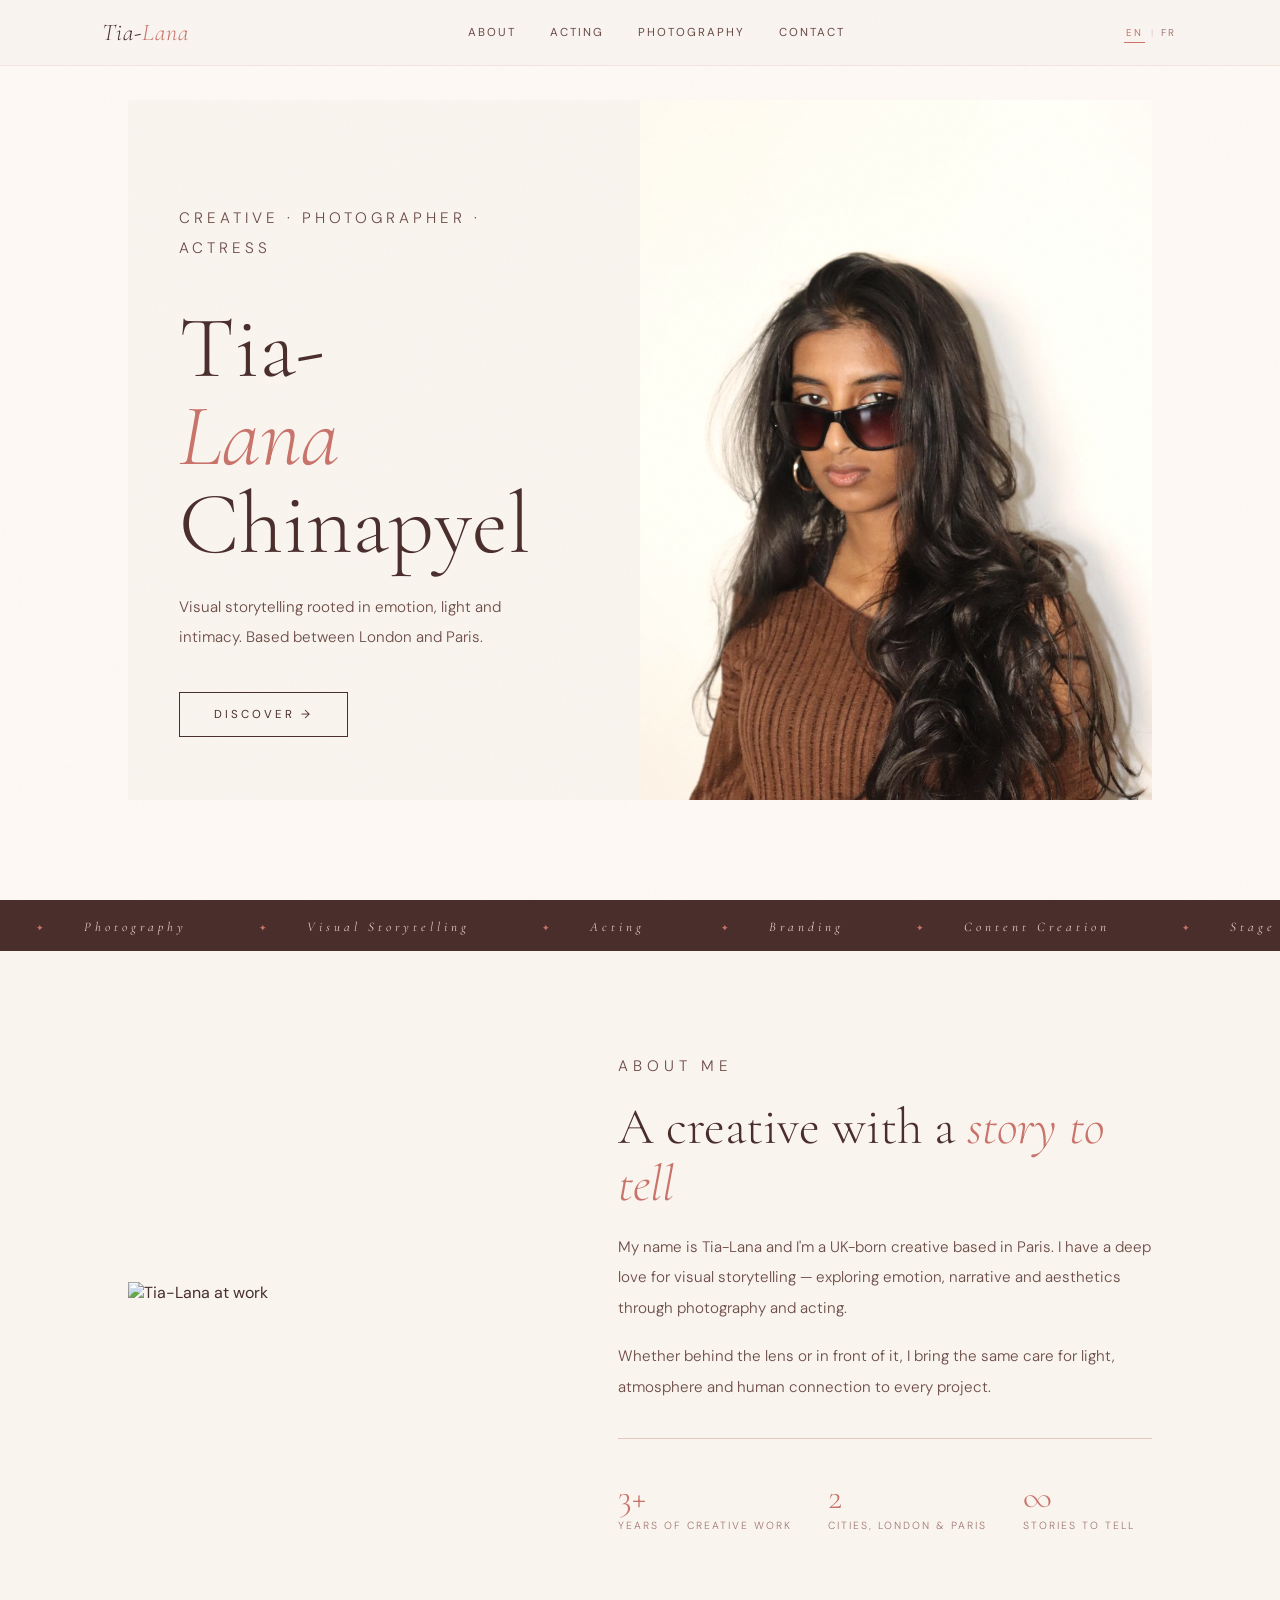
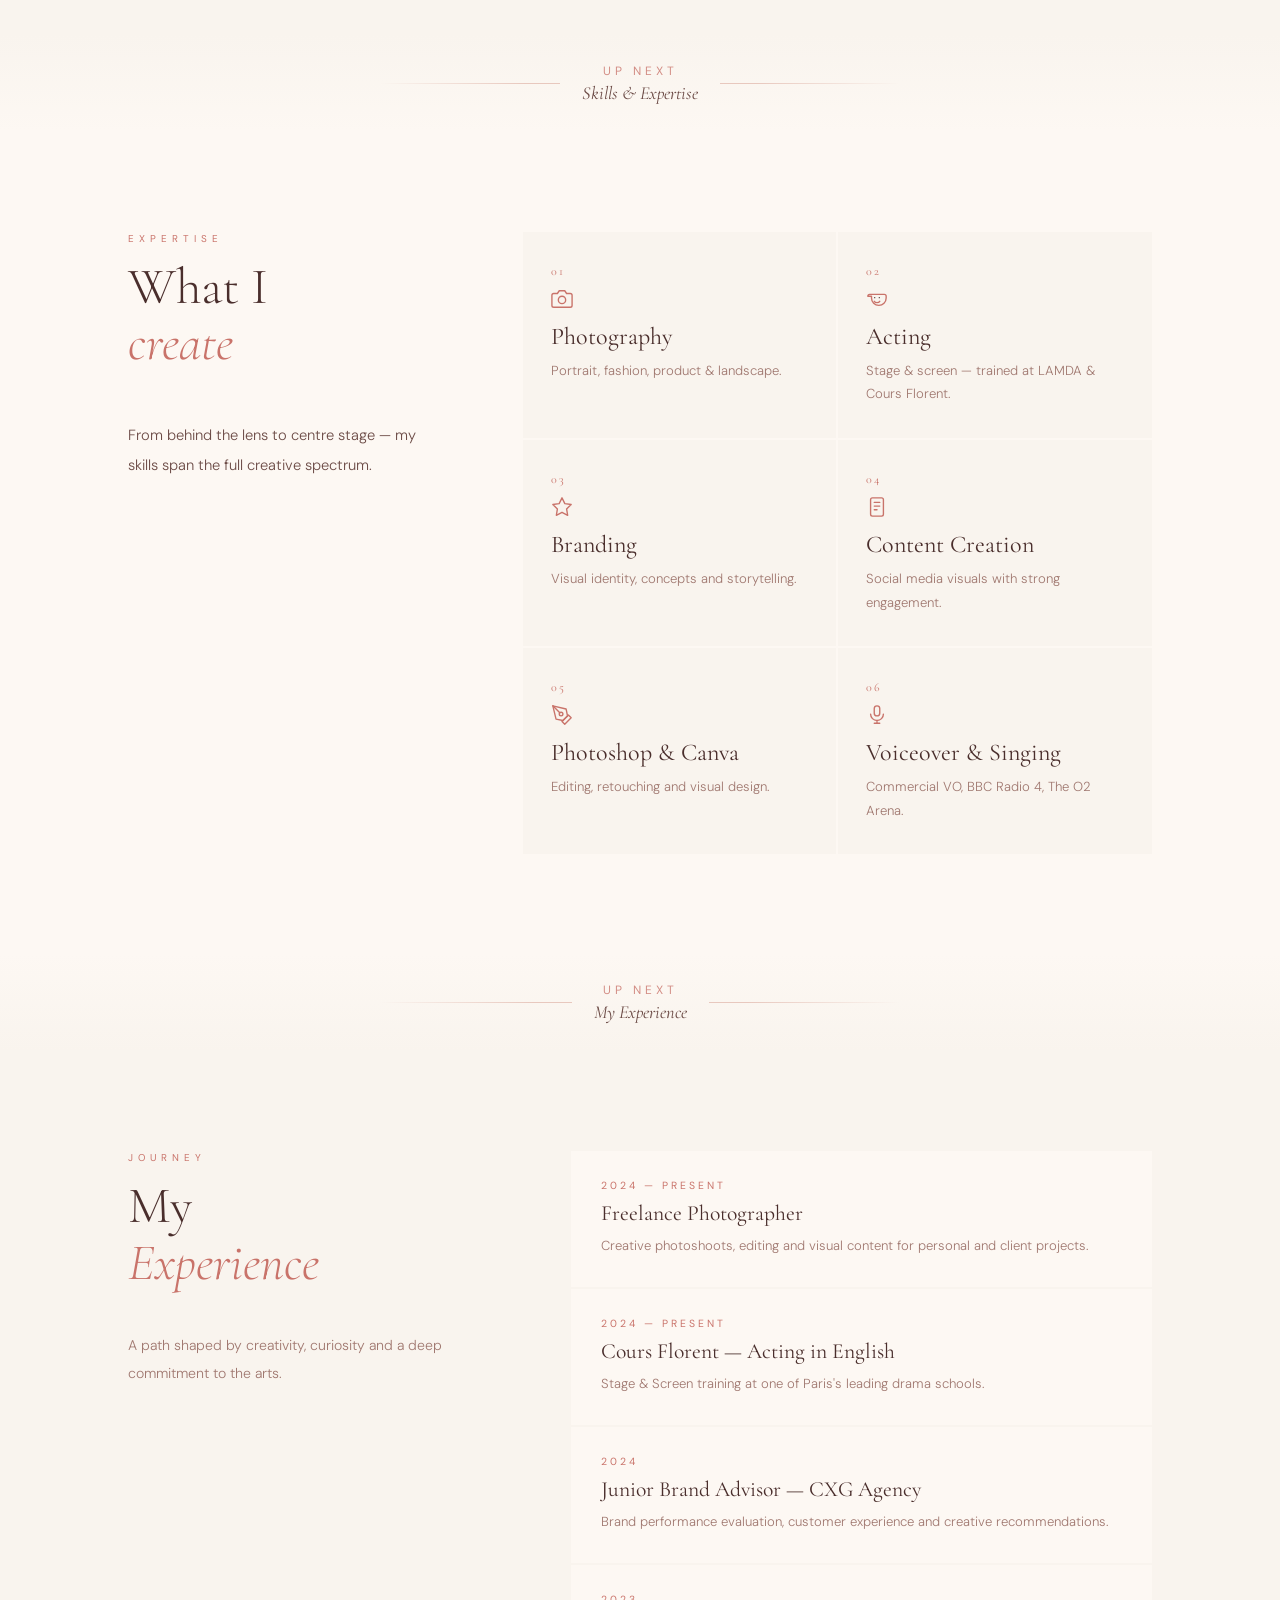
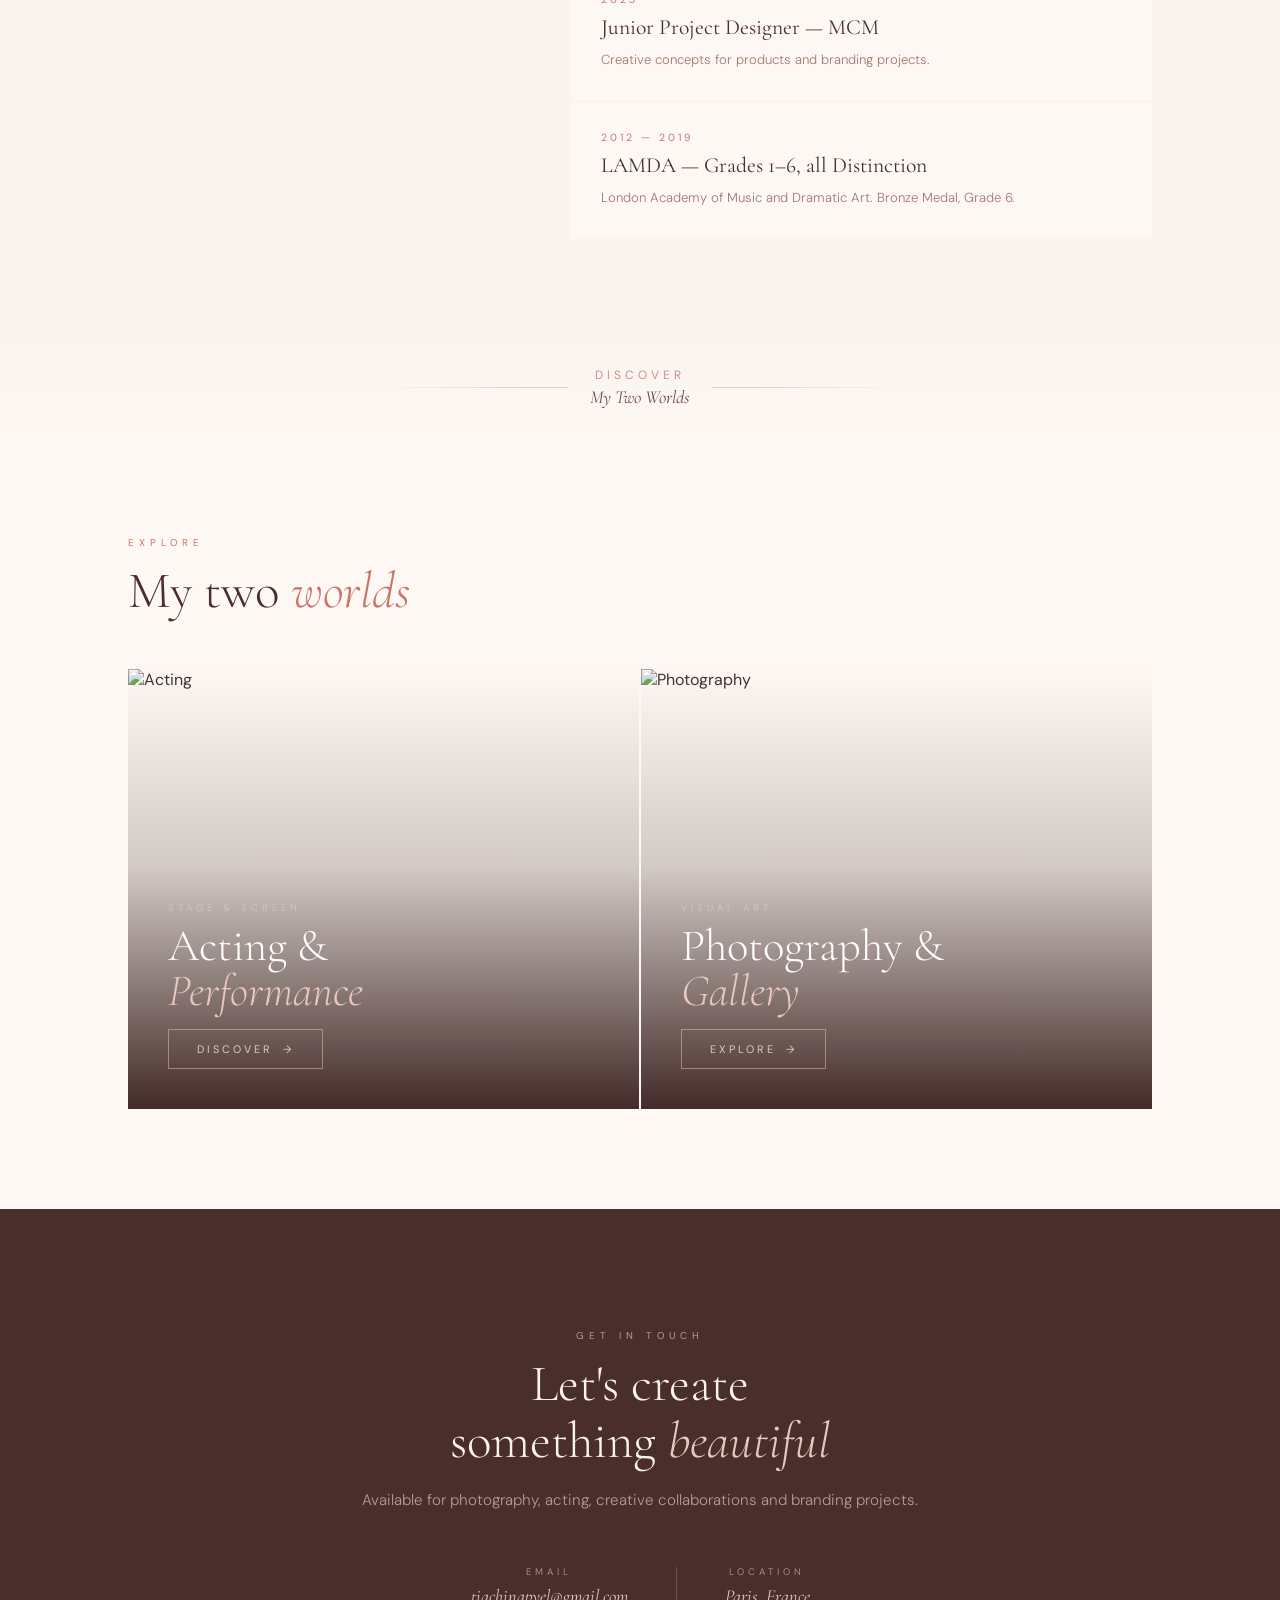
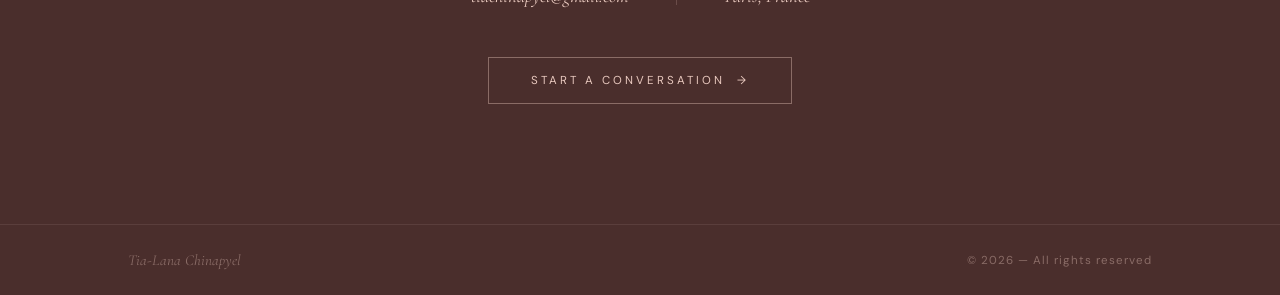
==== commit 27e9f32c: "update content" ====
--- a/index.html
+++ b/index.html
@@ -4,8 +4,7 @@
   <meta charset="UTF-8"/>
   <meta name="viewport" content="width=device-width, initial-scale=1.0"/>
   <title>Tia-Lana Chinapyel</title>
-  <link rel="icon" type="image/svg+xml"
-href="data:image/svg+xml,%3Csvg xmlns='http://www.w3.org/2000/svg' viewBox='0 0 100 100'%3E%3Crect width='100' height='100' rx='18' fill='black'/%3E%3Crect x='25' y='40' width='50' height='25' rx='5' fill='white'/%3E%3Ccircle cx='50' cy='52' r='8' fill='black'/%3E%3Ccircle cx='50' cy='52' r='4' fill='white'/%3E%3Crect x='35' y='32' width='10' height='8' fill='white'/%3E%3Crect x='55' y='32' width='10' height='8' fill='white'/%3E%3C/svg%3E">
+  <link rel="icon" type="image/svg+xml" href="[data-uri]">
 
   <link rel="preconnect" href="https://fonts.googleapis.com">
   <link rel="preconnect" href="https://fonts.gstatic.com" crossorigin>
@@ -499,7 +498,7 @@
         <a href="index.html#about" class="btn-outline hero-line"><span data-en="Discover" data-fr="Découvrir">Discover</span> <span>→</span></a>
       </div>
       <div class="hero-right">
-        <img src="./img/home/hero-home.png" alt="Tia-Lana Chinapyel">
+        <img src="./img/home/hero-home2.jpeg" alt="Tia-Lana Chinapyel">
       </div>
     </section>
 
@@ -907,8 +906,8 @@
           data-cat="Commercial" data-title="Nutella" data-role="Child"
           data-venue="European Campaign" data-year="2014"
           data-desc="European commercial for Ferrero's Nutella brand — a high-energy, warmly lit family spot. Playing Child in a pan-European campaign brought experience of international advertising production and tight, precise on-camera direction."
-          data-img="https://images.unsplash.com/photo-1558981285-6f0c5e98f0a7?q=80&w=2070&auto=format&fit=crop">
-          <img class="credit-card-img" src="https://images.unsplash.com/photo-1558981285-6f0c5e98f0a7?q=80&w=2070&auto=format&fit=crop" alt="Nutella Commercial" loading="lazy">
+          data-img="https://images.unsplash.com/photo-1516802273409-68526ee1bdd6?q=80&w=2070&auto=format&fit=crop">
+          <img class="credit-card-img" src="https://images.unsplash.com/photo-1516802273409-68526ee1bdd6?q=80&w=2070&auto=format&fit=crop" alt="Nutella Commercial" loading="lazy">
           <span class="credit-card-cat">Commercial</span>
           <div class="credit-card-hover">
             <div class="credit-card-title">Nutella</div>
@@ -935,8 +934,8 @@
           data-cat="Commercial" data-title="Barnardo's" data-role="School Girl"
           data-venue="UK Campaign" data-year="2013"
           data-desc="Barnardo's charity campaign raising awareness of child vulnerability. Playing School Girl in this emotionally resonant spot required restraint and genuine feeling — the kind of performance that serves the story rather than the performer."
-          data-img="https://images.unsplash.com/photo-1491308056676-369843b25541?q=80&w=2073&auto=format&fit=crop">
-          <img class="credit-card-img" src="https://images.unsplash.com/photo-1491308056676-369843b25541?q=80&w=2073&auto=format&fit=crop" alt="Barnardo's Campaign" loading="lazy">
+          data-img="https://images.unsplash.com/photo-1502086223501-7ea6ecd79368?q=80&w=2038&auto=format&fit=crop">
+          <img class="credit-card-img" src="https://images.unsplash.com/photo-1502086223501-7ea6ecd79368?q=80&w=2038&auto=format&fit=crop" alt="Barnardo's Campaign" loading="lazy">
           <span class="credit-card-cat">Commercial</span>
           <div class="credit-card-hover">
             <div class="credit-card-title">Barnardo's</div>
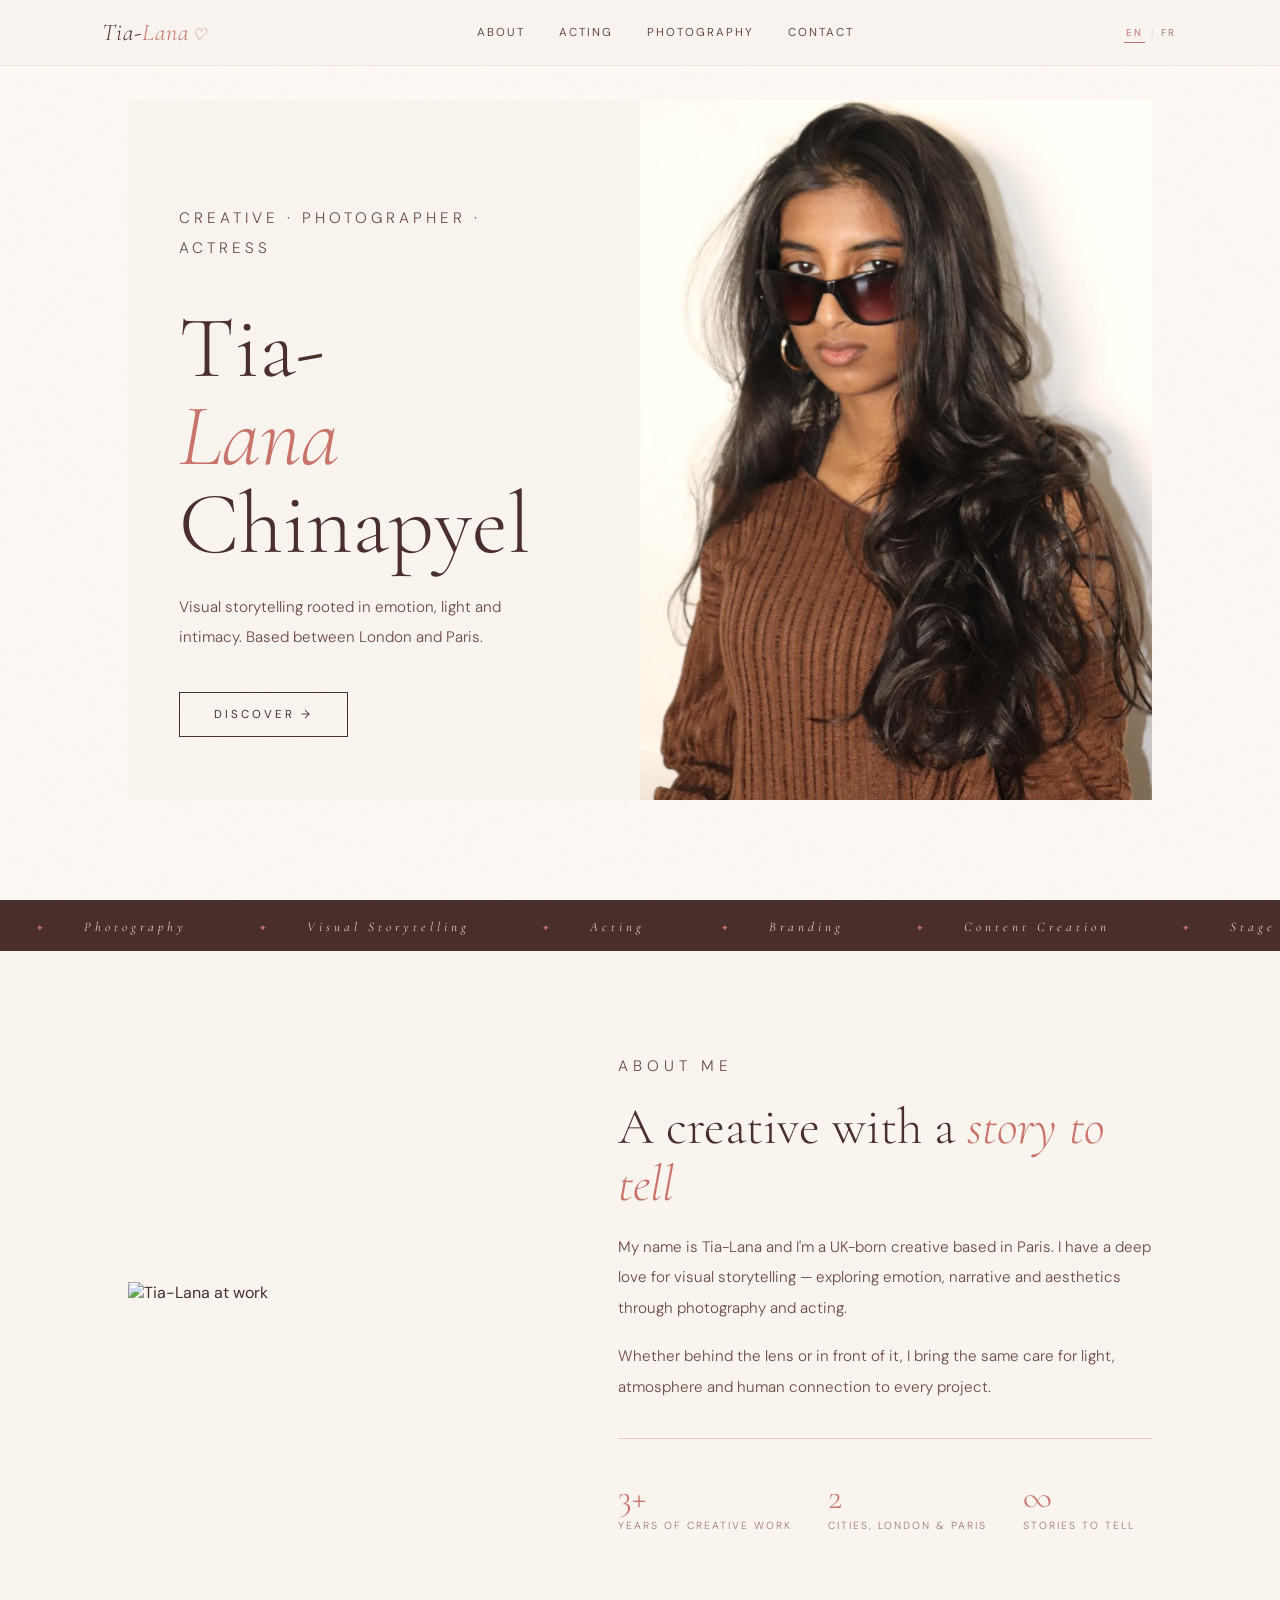
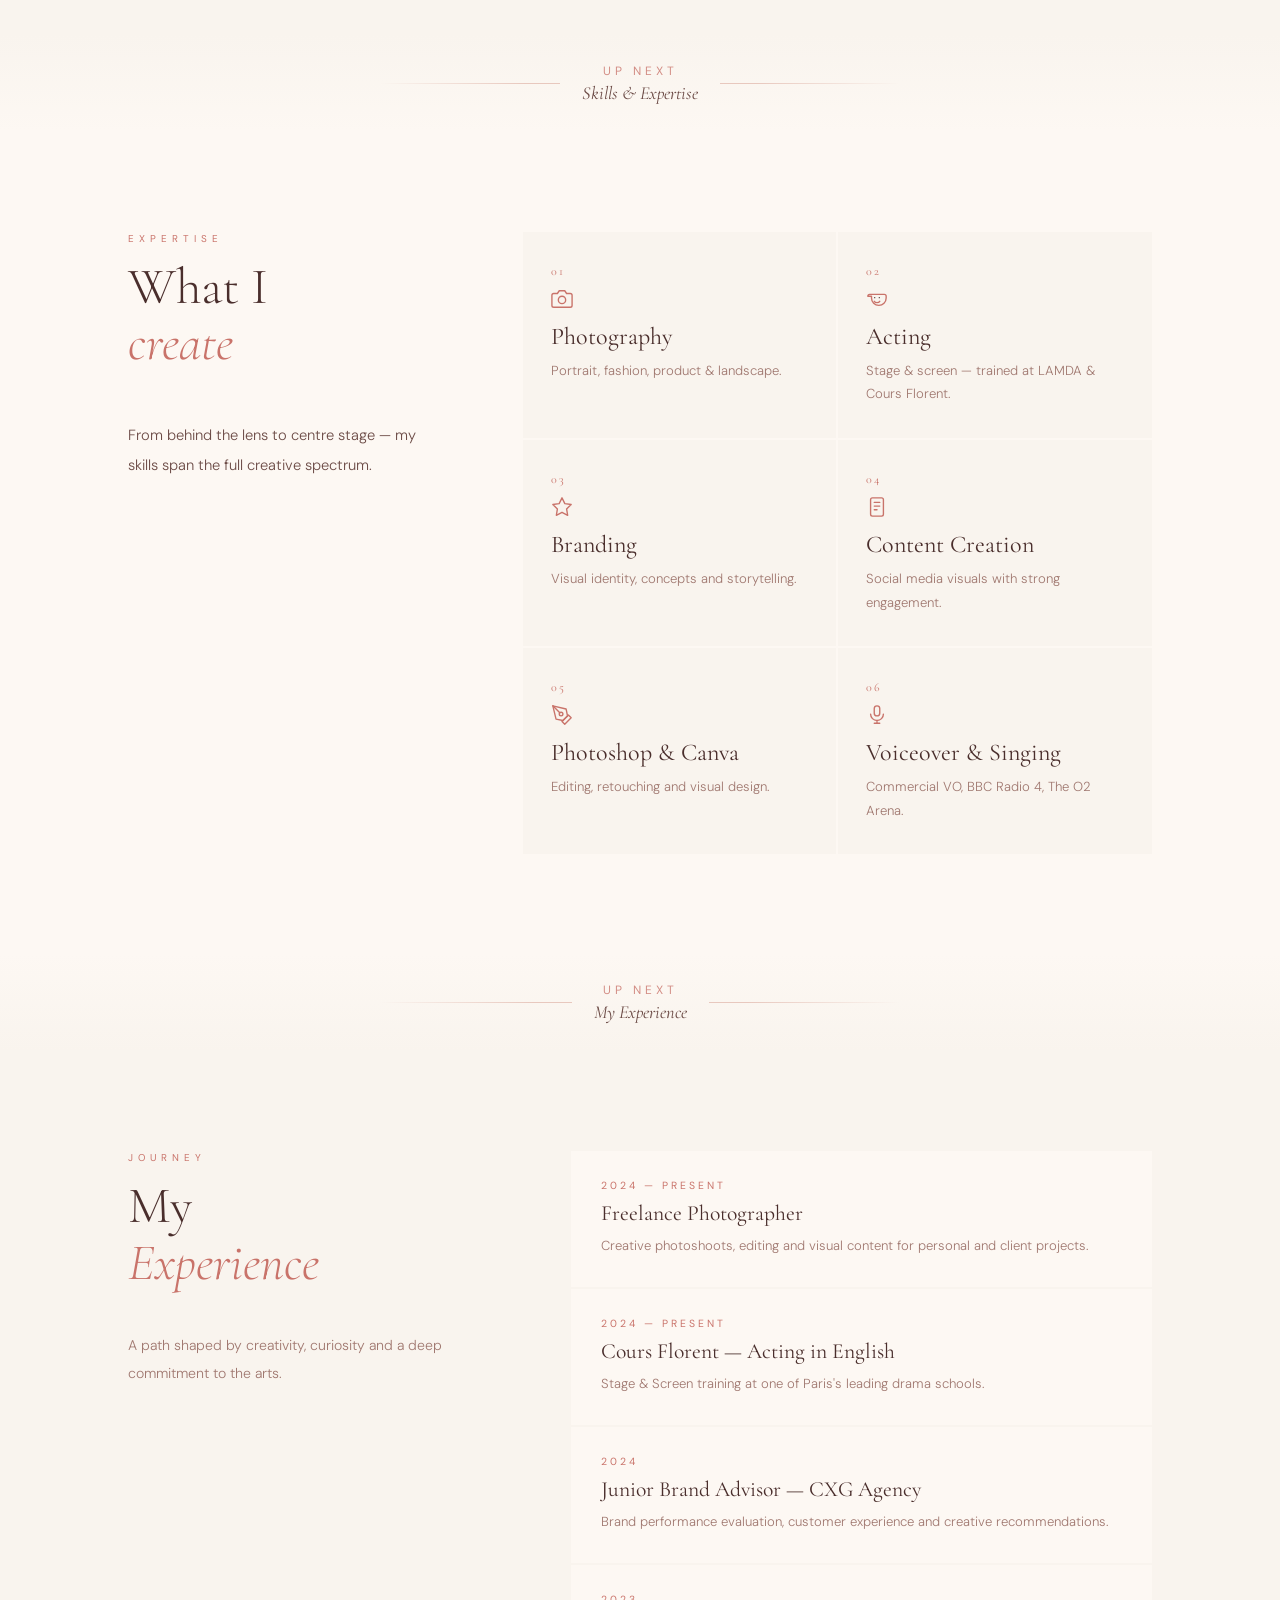
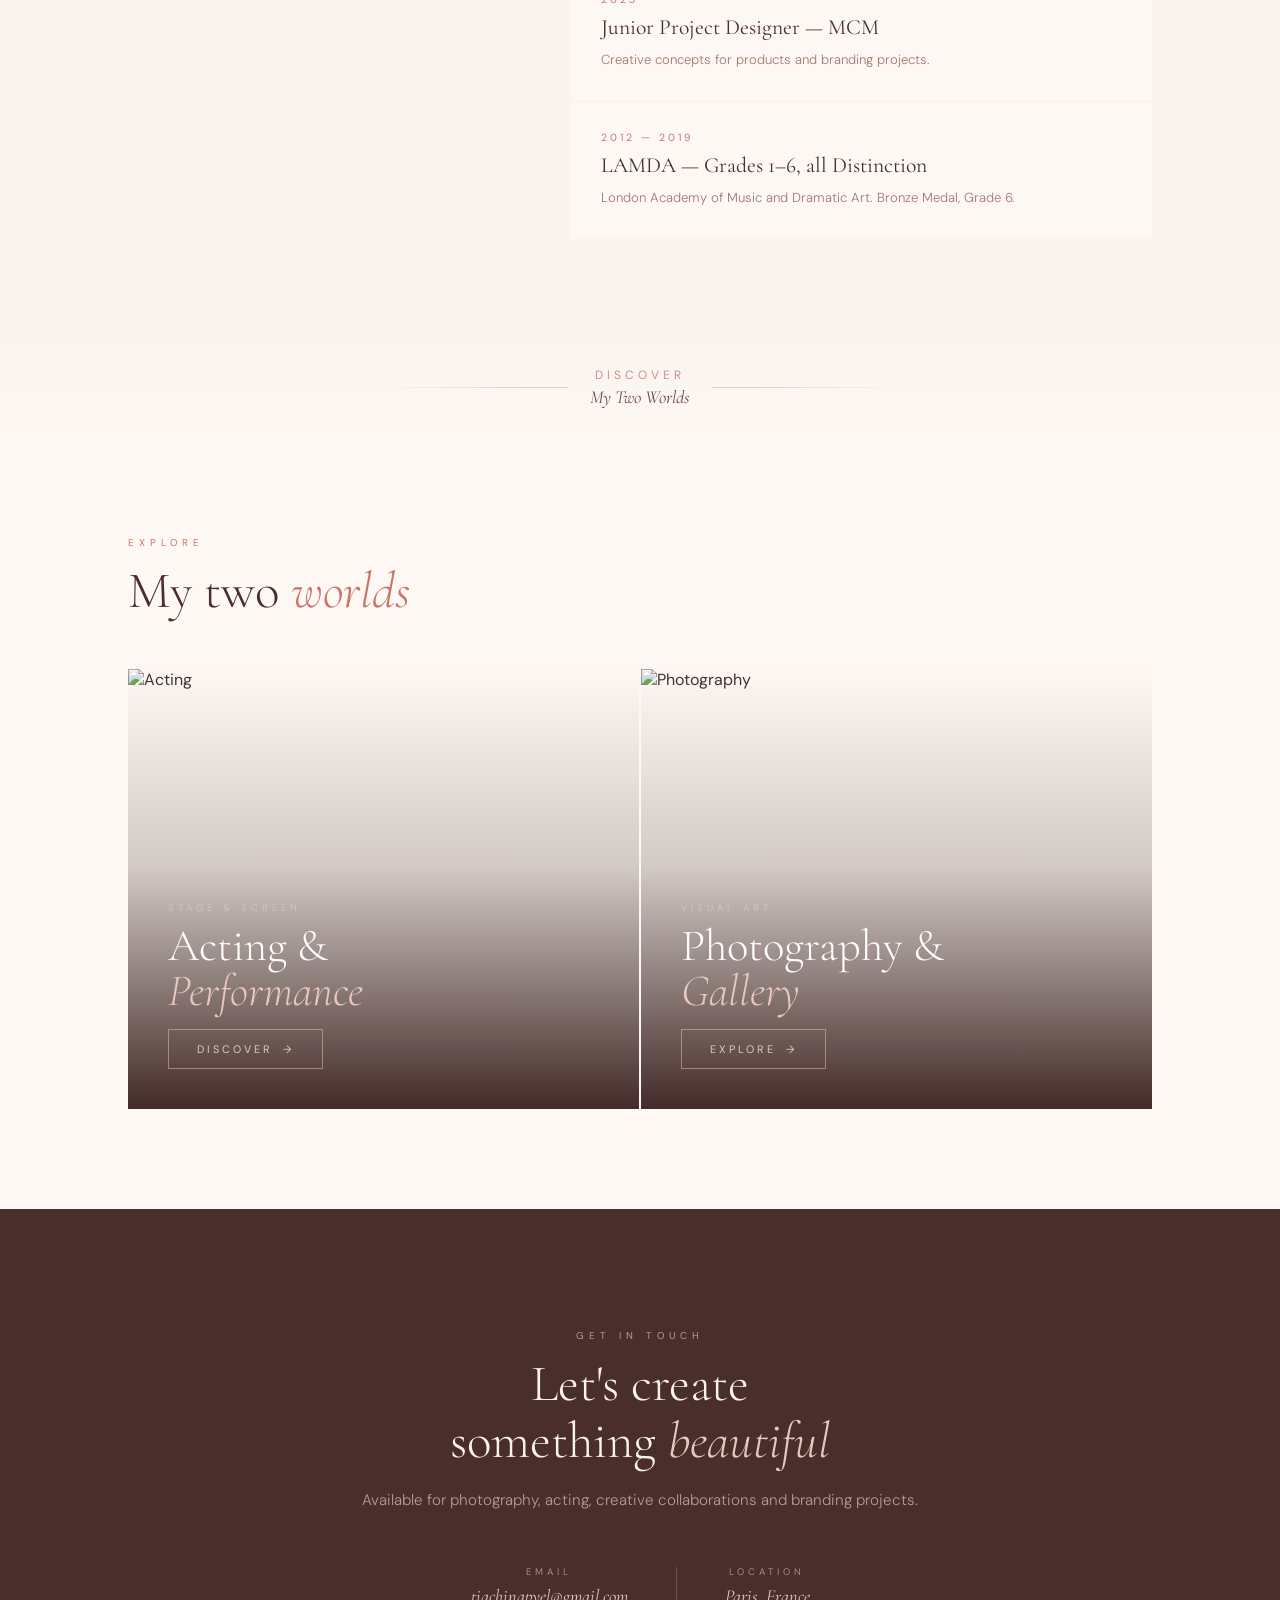
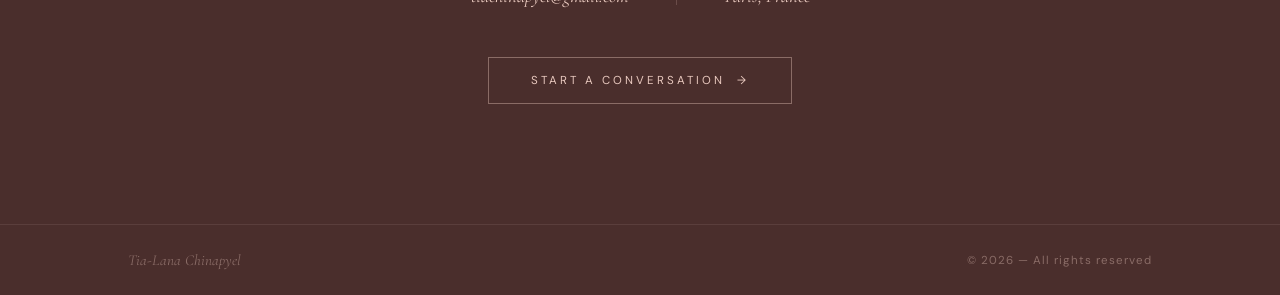
==== commit ef33481d: "update content" ====
--- a/index.html
+++ b/index.html
@@ -465,7 +465,7 @@
 
   <nav>
     <a href="index.html" class="logo">
-      Tia-<span>Lana</span>
+      Tia-<span>Lana</span><span class="logo-heart" role="button" tabindex="0" onclick="event.stopPropagation();window.open('love.html','_blank');" onkeydown="if(event.key==='Enter'){event.stopPropagation();window.open('love.html','_blank');}">♡</span>
     </a>
     <div class="nav-links">
       <a href="index.html#about"   data-en="About"       data-fr="À propos">About</a>
--- a/shared.css
+++ b/shared.css
@@ -92,6 +92,22 @@
   color:var(--rose);;
 }
 .logo:hover { opacity:.7; }
+
+.logo-heart {
+  font-size: 1rem; color: var(--rose);
+  margin-left: 3px; cursor: pointer;
+  transition: transform .3s, opacity .3s;
+  display: inline-block; line-height: 1;
+  animation: heartbeat 2.4s ease-in-out infinite;
+}
+.logo-heart:hover { transform: scale(1.3); opacity: .8; }
+@keyframes heartbeat {
+  0%, 100% { transform: scale(1); }
+  14%       { transform: scale(1.2); }
+  28%       { transform: scale(1); }
+  42%       { transform: scale(1.15); }
+  56%       { transform: scale(1); }
+}
 
 /* ── LANG TOGGLE ── */
 .nav-right {
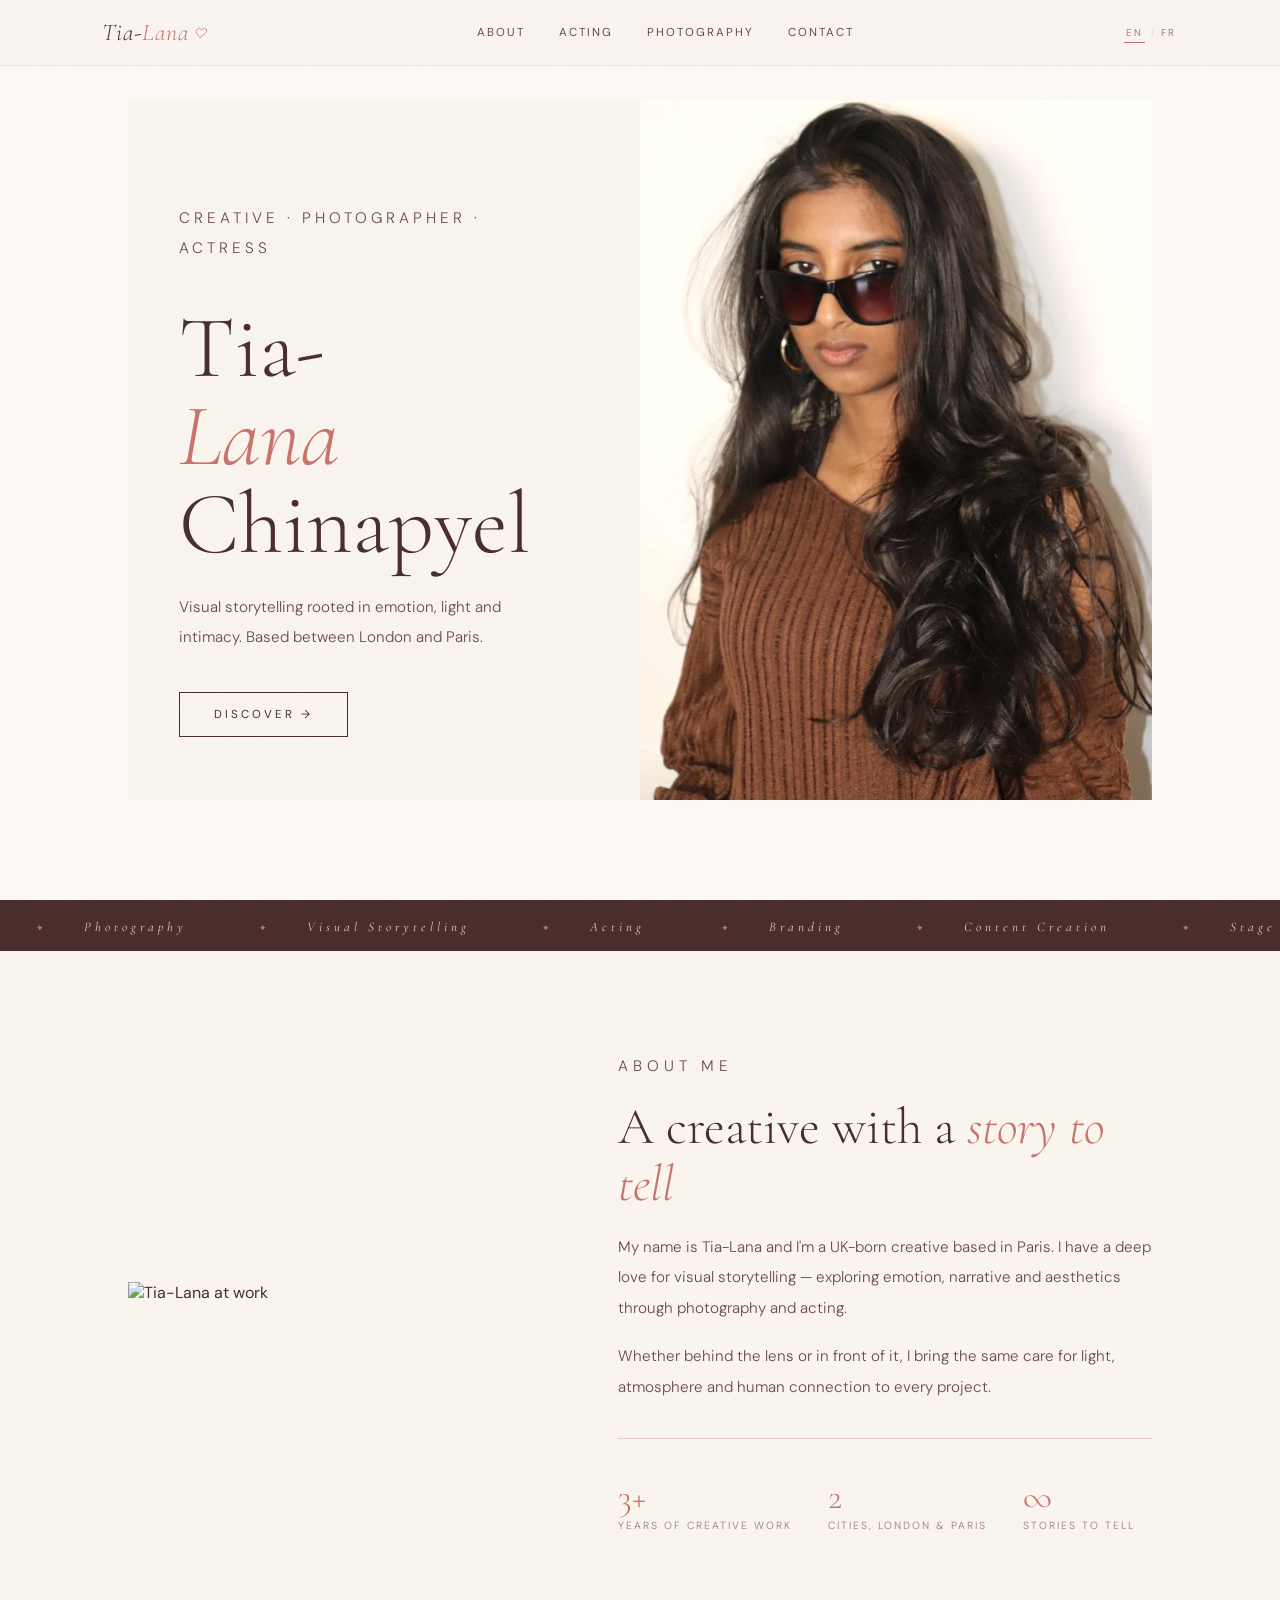
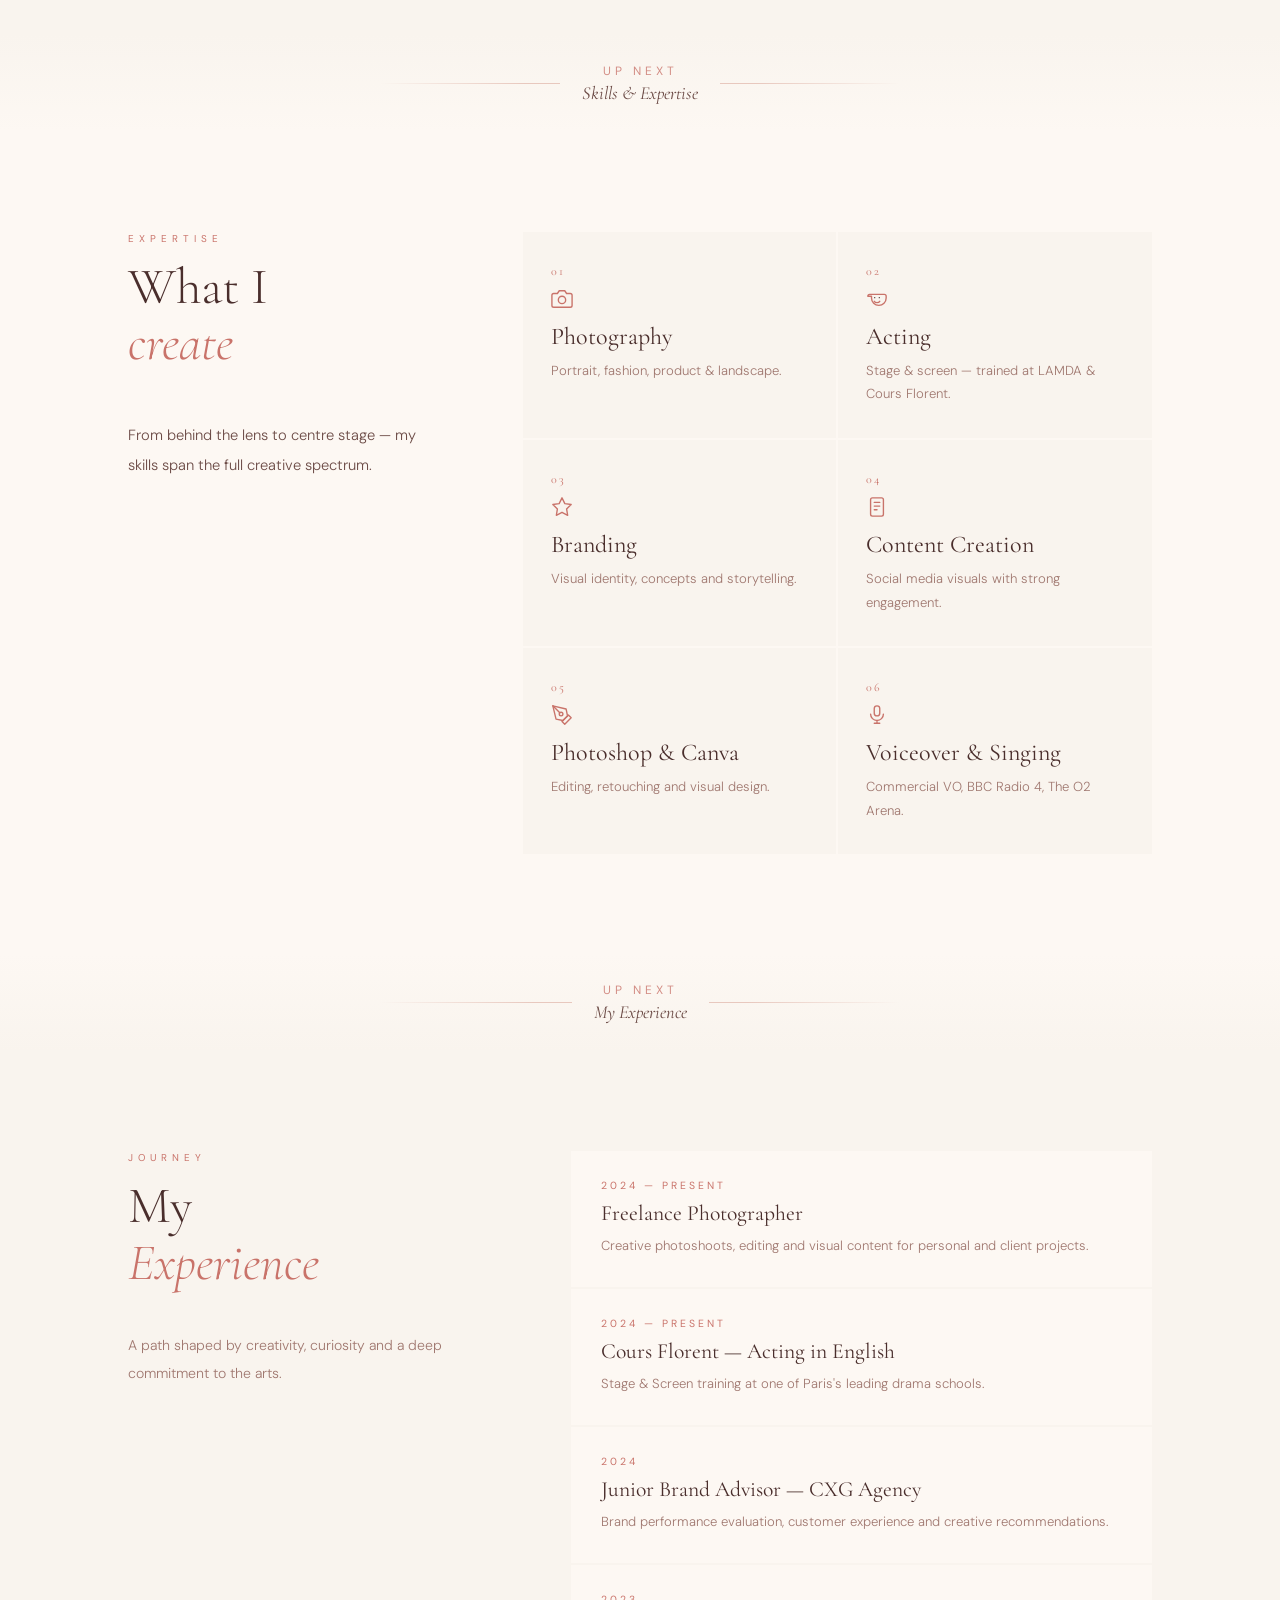
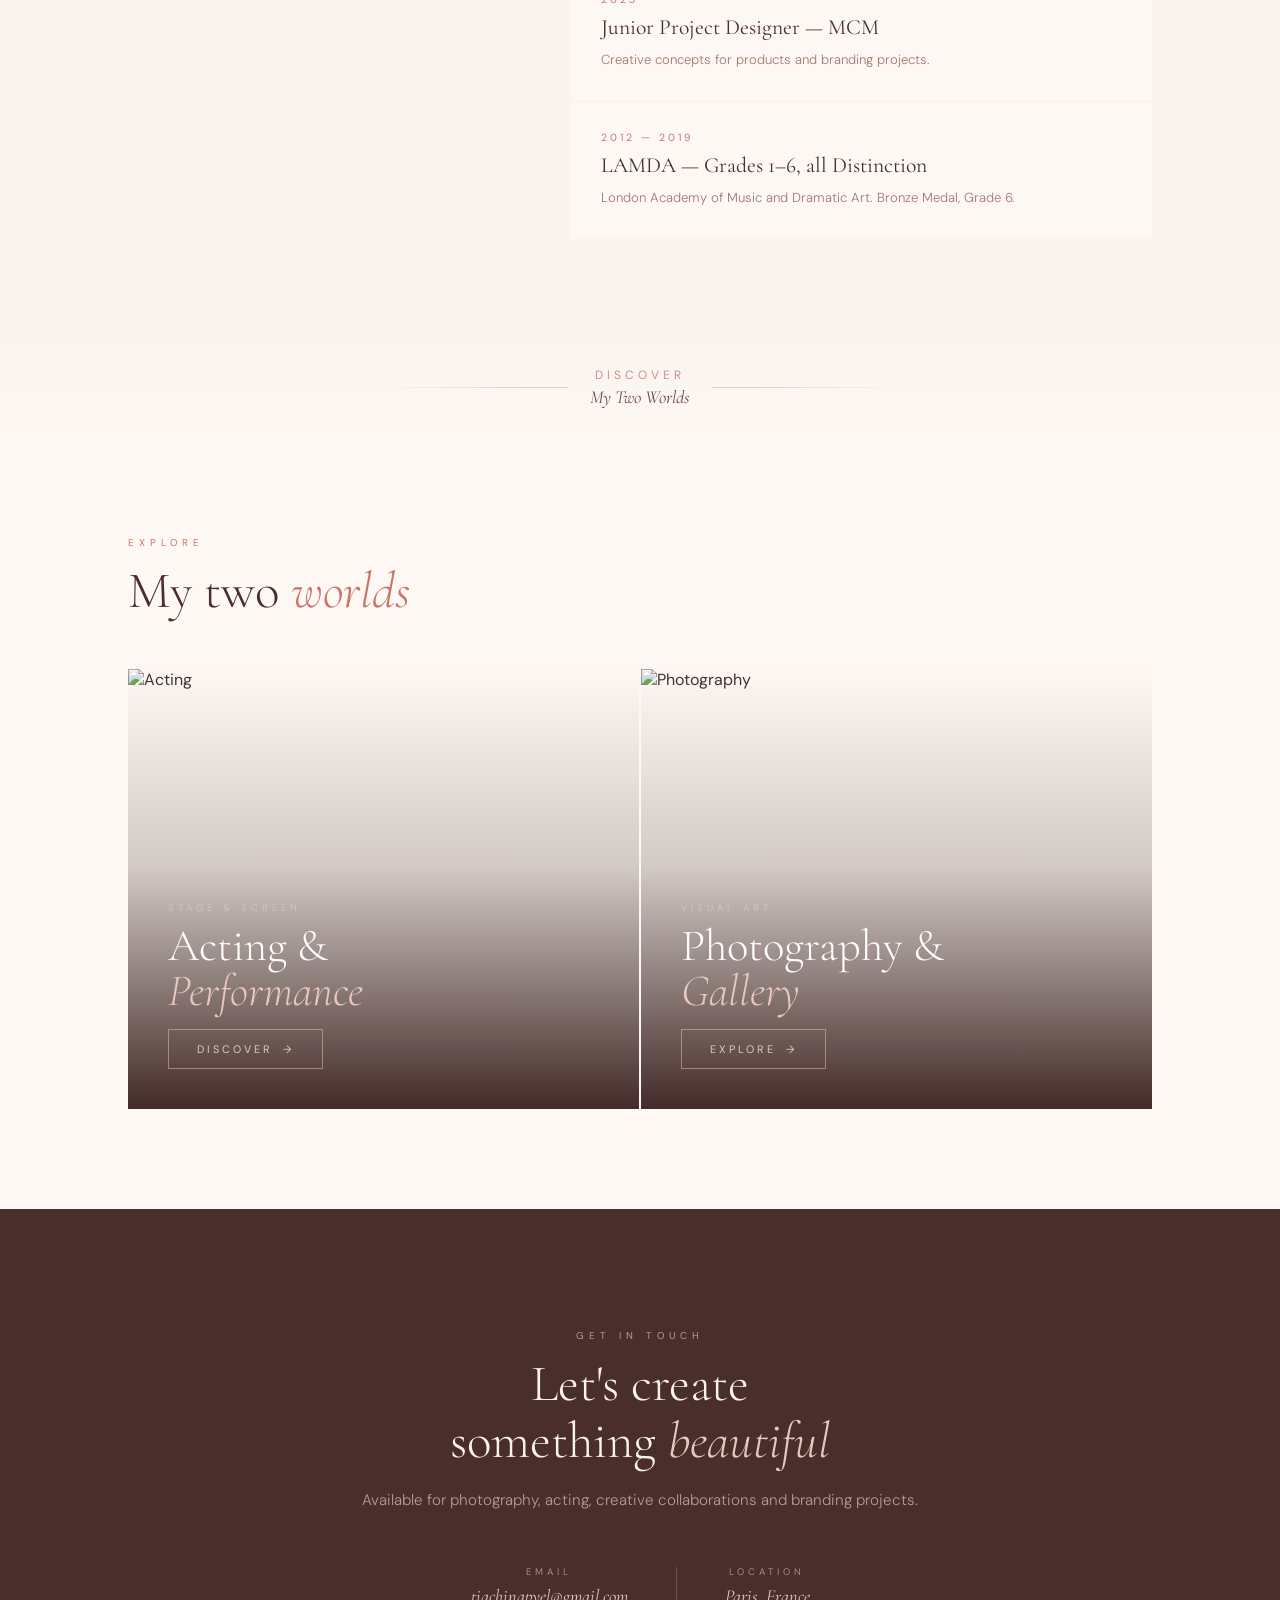
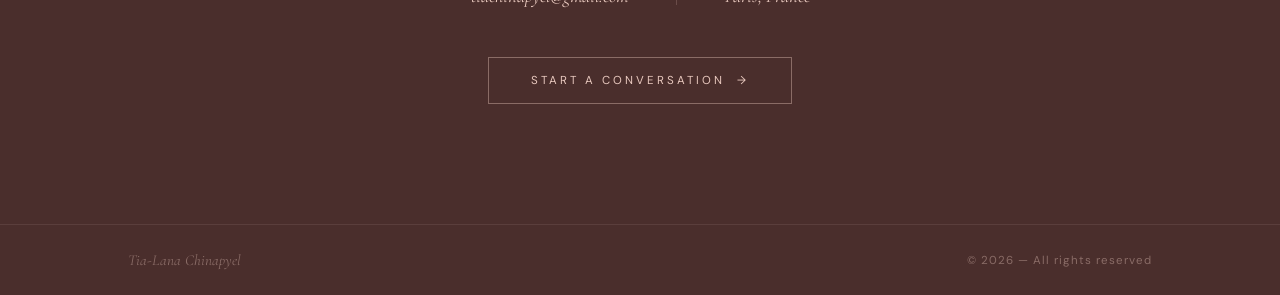
==== commit 4d5f365a: "update content" ====
--- a/index.html
+++ b/index.html
@@ -464,9 +464,13 @@
   </div>
 
   <nav>
-    <a href="index.html" class="logo">
-      Tia-<span>Lana</span><span class="logo-heart" role="button" tabindex="0" onclick="event.stopPropagation();window.open('love.html','_blank');" onkeydown="if(event.key==='Enter'){event.stopPropagation();window.open('love.html','_blank');}">♡</span>
-    </a>
+    <div class="logo-wrap">
+      <a href="index.html" class="logo">Tia-<span>Lana</span></a><button id="loveHeart" class="logo-heart" aria-label="Pour Tia-Lana">
+  <svg viewBox="0 0 24 24" fill="none" stroke="currentColor" stroke-width="1.4" stroke-linecap="round" stroke-linejoin="round">
+    <path d="M20.84 4.61a5.5 5.5 0 0 0-7.78 0L12 5.67l-1.06-1.06a5.5 5.5 0 0 0-7.78 7.78l1.06 1.06L12 21.23l7.78-7.78 1.06-1.06a5.5 5.5 0 0 0 0-7.78z"/>
+  </svg>
+</button>
+    </div>
     <div class="nav-links">
       <a href="index.html#about"   data-en="About"       data-fr="À propos">About</a>
       <a href="acting.html"        data-en="Acting"       data-fr="Jeu d'actrice">Acting</a>
@@ -1378,6 +1382,64 @@
       });
     }
 
+    /* ── Love page transition ── */
+    function makeLoveHeart(vcx, vcy) {
+      const size = 64;
+      const svg = document.createElementNS('http://www.w3.org/2000/svg', 'svg');
+      svg.setAttribute('id', 'loveOverlay');
+      svg.setAttribute('viewBox', '0 0 100 90');
+      svg.style.cssText = `
+        position:fixed; overflow:visible; pointer-events:none; z-index:9998;
+        width:${size}px; height:${size}px;
+        left:${vcx - size/2}px; top:${vcy - size/2}px;
+        transform:scale(0.001); transform-origin:center center;
+        transition:transform 5.5s cubic-bezier(.12,0,.08,1);
+      `;
+      const path = document.createElementNS('http://www.w3.org/2000/svg', 'path');
+      path.setAttribute('d', 'M50 82 C28 65, 2 50, 2 28 C2 14, 14 4, 28 4 C37 4, 44 9, 50 16 C56 9, 63 4, 72 4 C86 4, 98 14, 98 28 C98 50, 72 65, 50 82Z');
+      path.setAttribute('fill', '#C9736A');
+      svg.appendChild(path);
+      document.body.appendChild(svg);
+      return svg;
+    }
+
+    function resetLoveHeart() {
+      const ov = document.getElementById('loveOverlay');
+      if (ov) { ov.style.transition = 'none'; ov.remove(); }
+      const h = document.getElementById('loveHeart');
+      if (h) { h.removeAttribute('style'); }
+    }
+
+    document.getElementById('loveHeart').addEventListener('click', function () {
+      const el = this;
+      el.style.pointerEvents = 'none';
+
+      const r   = el.getBoundingClientRect();
+      const ex  = r.left + r.width  / 2;
+      const ey  = r.top  + r.height / 2;
+      const vcx = window.innerWidth  / 2;
+      const vcy = window.innerHeight / 2;
+
+      /* Phase 1 — heart drifts to center */
+      el.style.transition = 'transform .7s cubic-bezier(.4,0,.2,1)';
+      el.style.transform  = `translate(${vcx - ex}px,${vcy - ey}px) scale(2.0)`;
+      el.style.animation  = 'heartbeat .22s ease-in-out infinite';
+
+      /* Phase 2 — SVG heart expands from center */
+      setTimeout(() => {
+        el.style.opacity = '0';
+        const svg = makeLoveHeart(vcx, vcy);
+        requestAnimationFrame(() => requestAnimationFrame(() => {
+          svg.style.transform = 'scale(75)';
+          setTimeout(() => { location.href = 'love.html'; }, 1600);
+        }));
+      }, 680);
+    });
+
+    /* Remove overlay on back navigation (bfcache) or any page restore */
+    window.addEventListener('pageshow', resetLoveHeart);
+    window.addEventListener('DOMContentLoaded', resetLoveHeart);
+
     /* ── Credits Modal ── */
     (function () {
       const modal = document.getElementById('creditModal');
--- a/shared.css
+++ b/shared.css
@@ -93,19 +93,25 @@
 }
 .logo:hover { opacity:.7; }
 
+.logo-wrap {
+  display: flex; align-items: center;
+}
 .logo-heart {
-  font-size: 1rem; color: var(--rose);
-  margin-left: 3px; cursor: pointer;
+  margin-left: 6px; cursor: pointer;
+  background: none; border: none; padding: 0;
+  display: inline-flex; align-items: center;
+  color: var(--rose);
   transition: transform .3s, opacity .3s;
-  display: inline-block; line-height: 1;
-  animation: heartbeat 2.4s ease-in-out infinite;
-}
-.logo-heart:hover { transform: scale(1.3); opacity: .8; }
+  animation: heartbeat 3.5s ease-in-out infinite;
+  vertical-align: middle;
+}
+.logo-heart svg { width: 12px; height: 12px; display: block; transform: skewX(-12deg); }
+.logo-heart:hover { transform: scale(1.25); opacity: .8; }
 @keyframes heartbeat {
   0%, 100% { transform: scale(1); }
-  14%       { transform: scale(1.2); }
+  14%       { transform: scale(1.22); }
   28%       { transform: scale(1); }
-  42%       { transform: scale(1.15); }
+  42%       { transform: scale(1.14); }
   56%       { transform: scale(1); }
 }
 
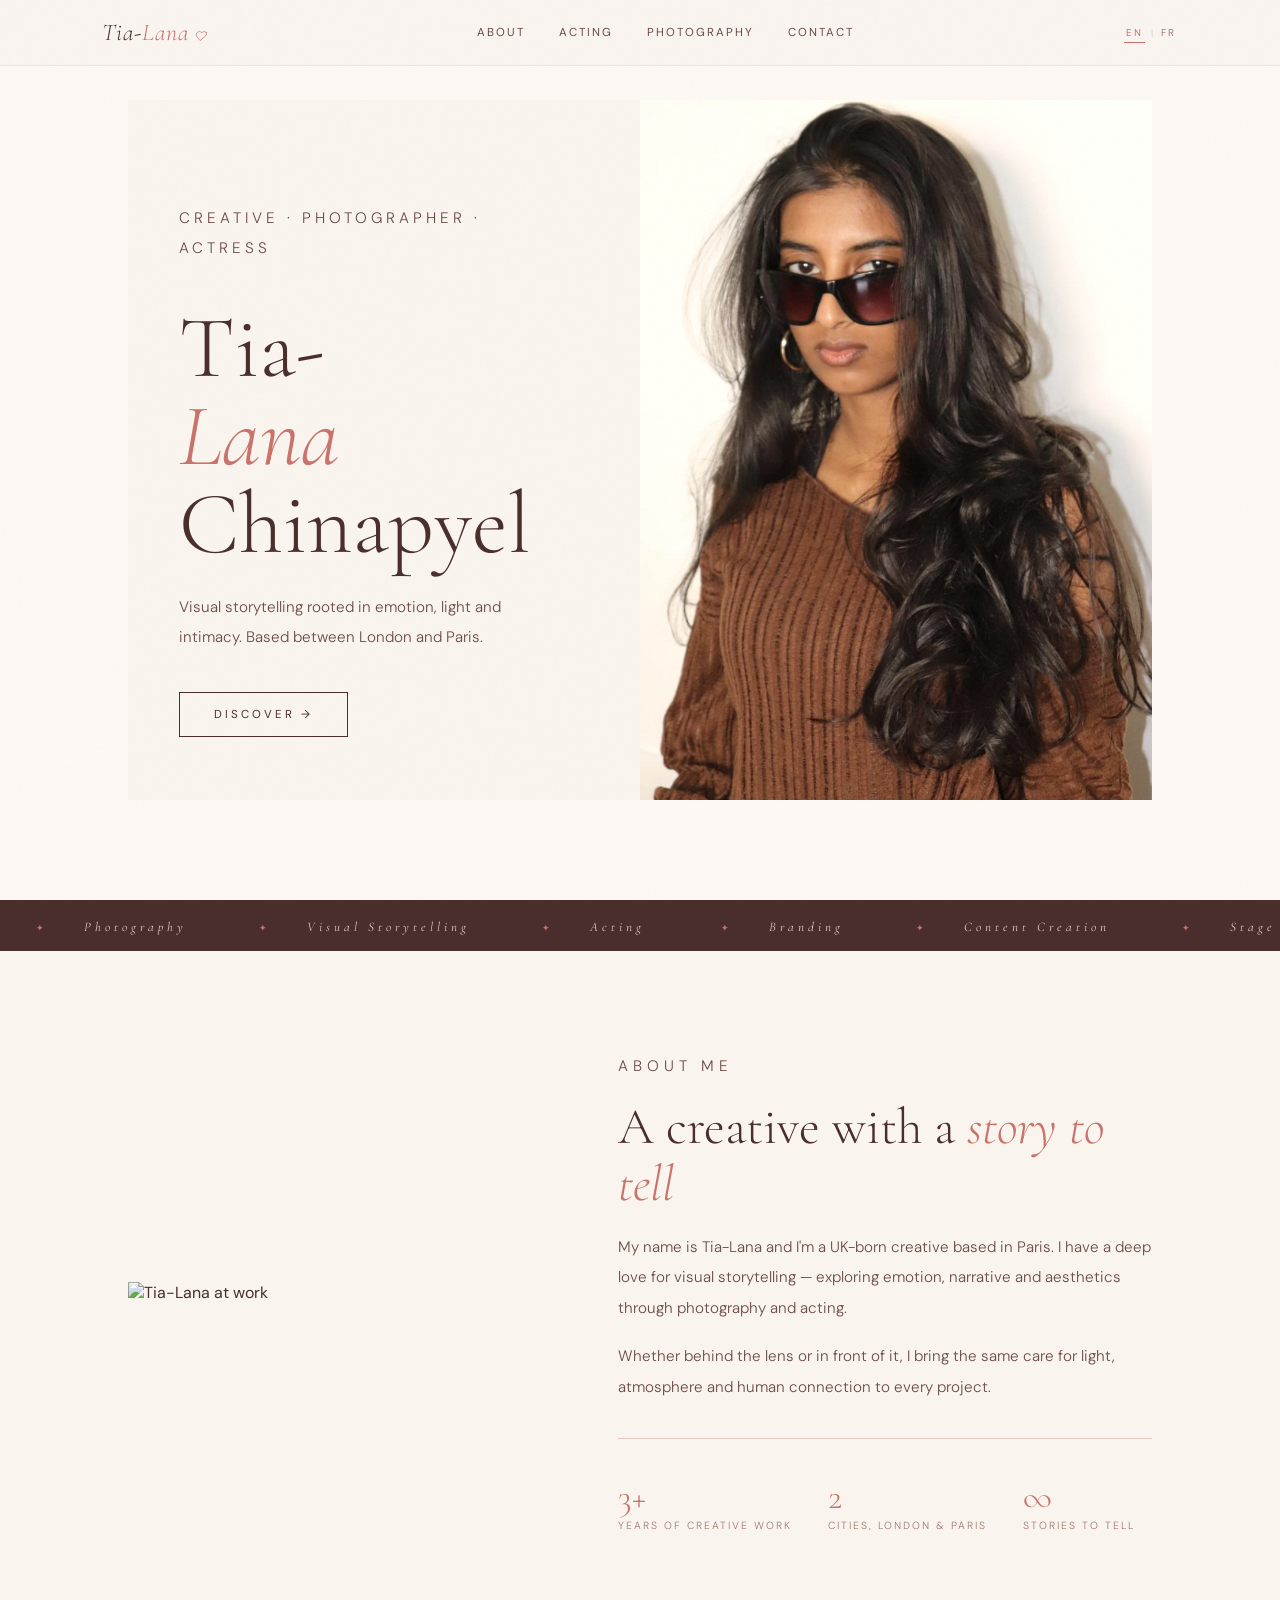
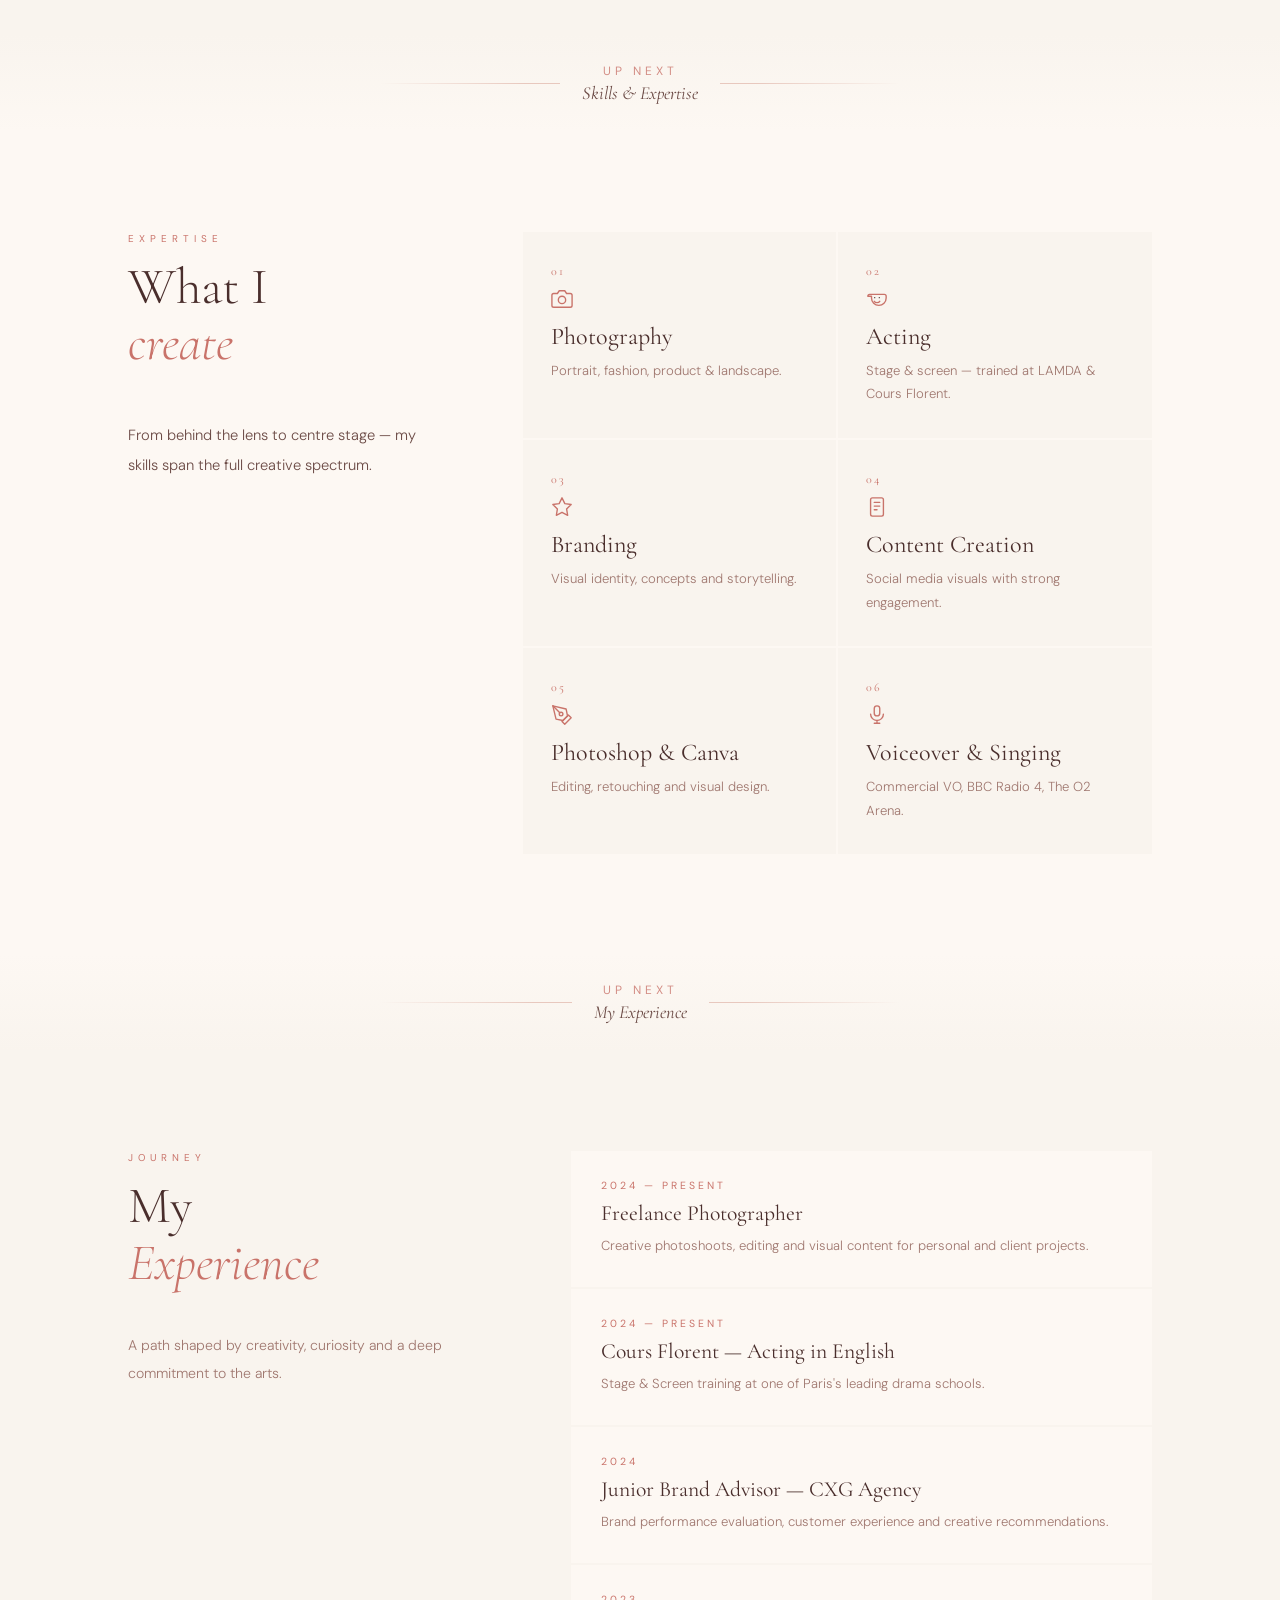
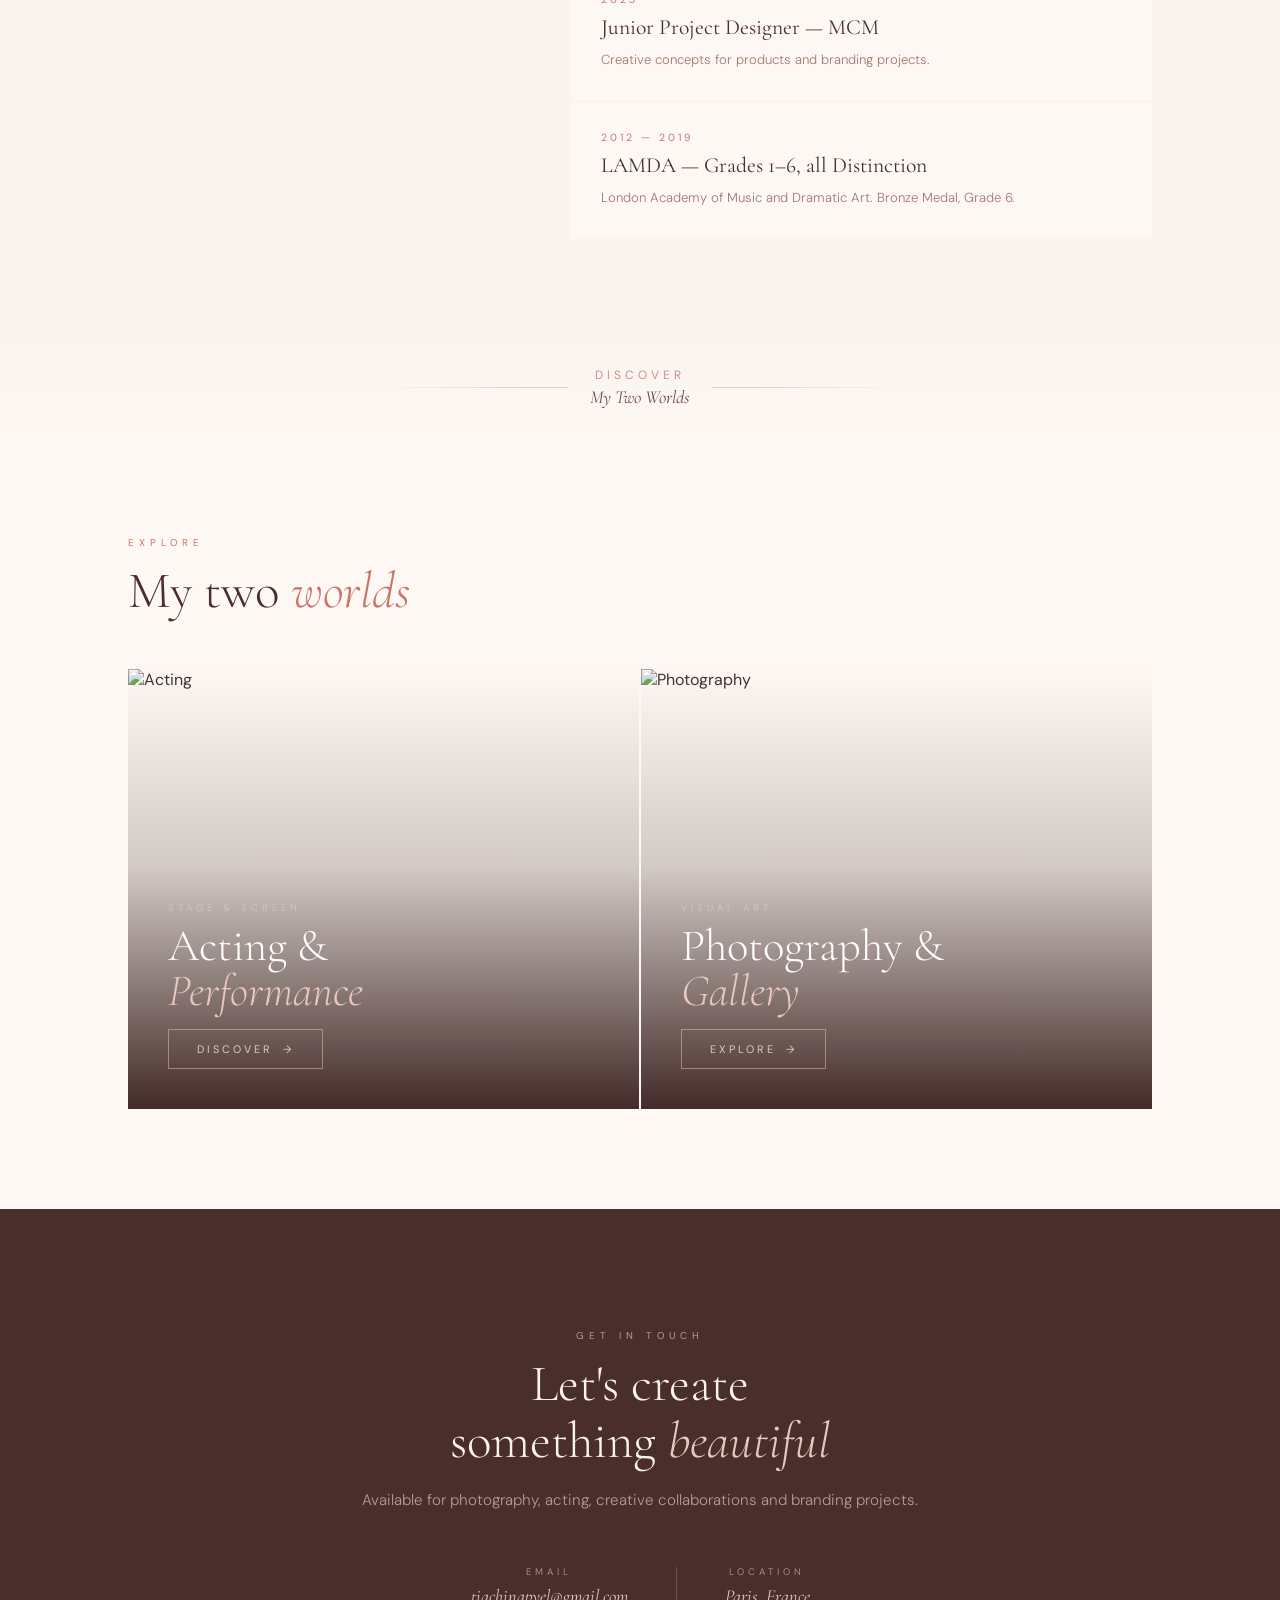
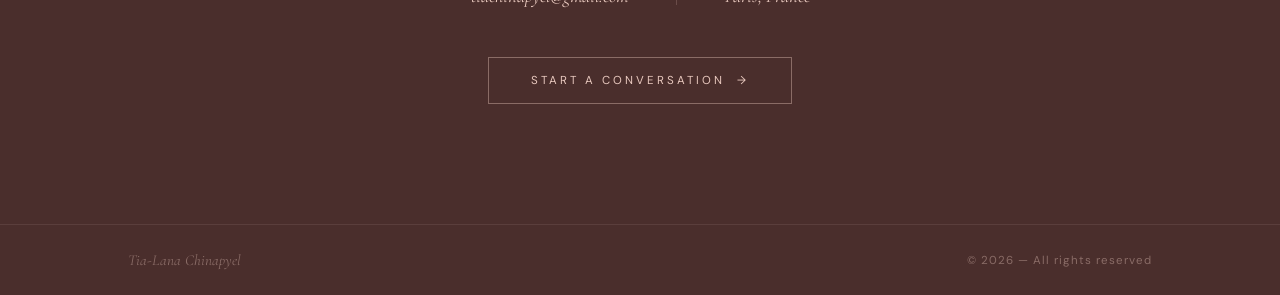
==== commit 15077924: "images" ====
--- a/index.html
+++ b/index.html
@@ -4,7 +4,7 @@
   <meta charset="UTF-8"/>
   <meta name="viewport" content="width=device-width, initial-scale=1.0"/>
   <title>Tia-Lana Chinapyel</title>
-  <link rel="icon" type="image/svg+xml" href="[data-uri]">
+  <link rel="icon" type="image/svg+xml" href="[data-uri]">
 
   <link rel="preconnect" href="https://fonts.googleapis.com">
   <link rel="preconnect" href="https://fonts.gstatic.com" crossorigin>
--- a/shared.css
+++ b/shared.css
@@ -103,7 +103,7 @@
   color: var(--rose);
   transition: transform .3s, opacity .3s;
   animation: heartbeat 3.5s ease-in-out infinite;
-  vertical-align: middle;
+  vertical-align: middle; position: relative; top: 3px;
 }
 .logo-heart svg { width: 12px; height: 12px; display: block; transform: skewX(-12deg); }
 .logo-heart:hover { transform: scale(1.25); opacity: .8; }
